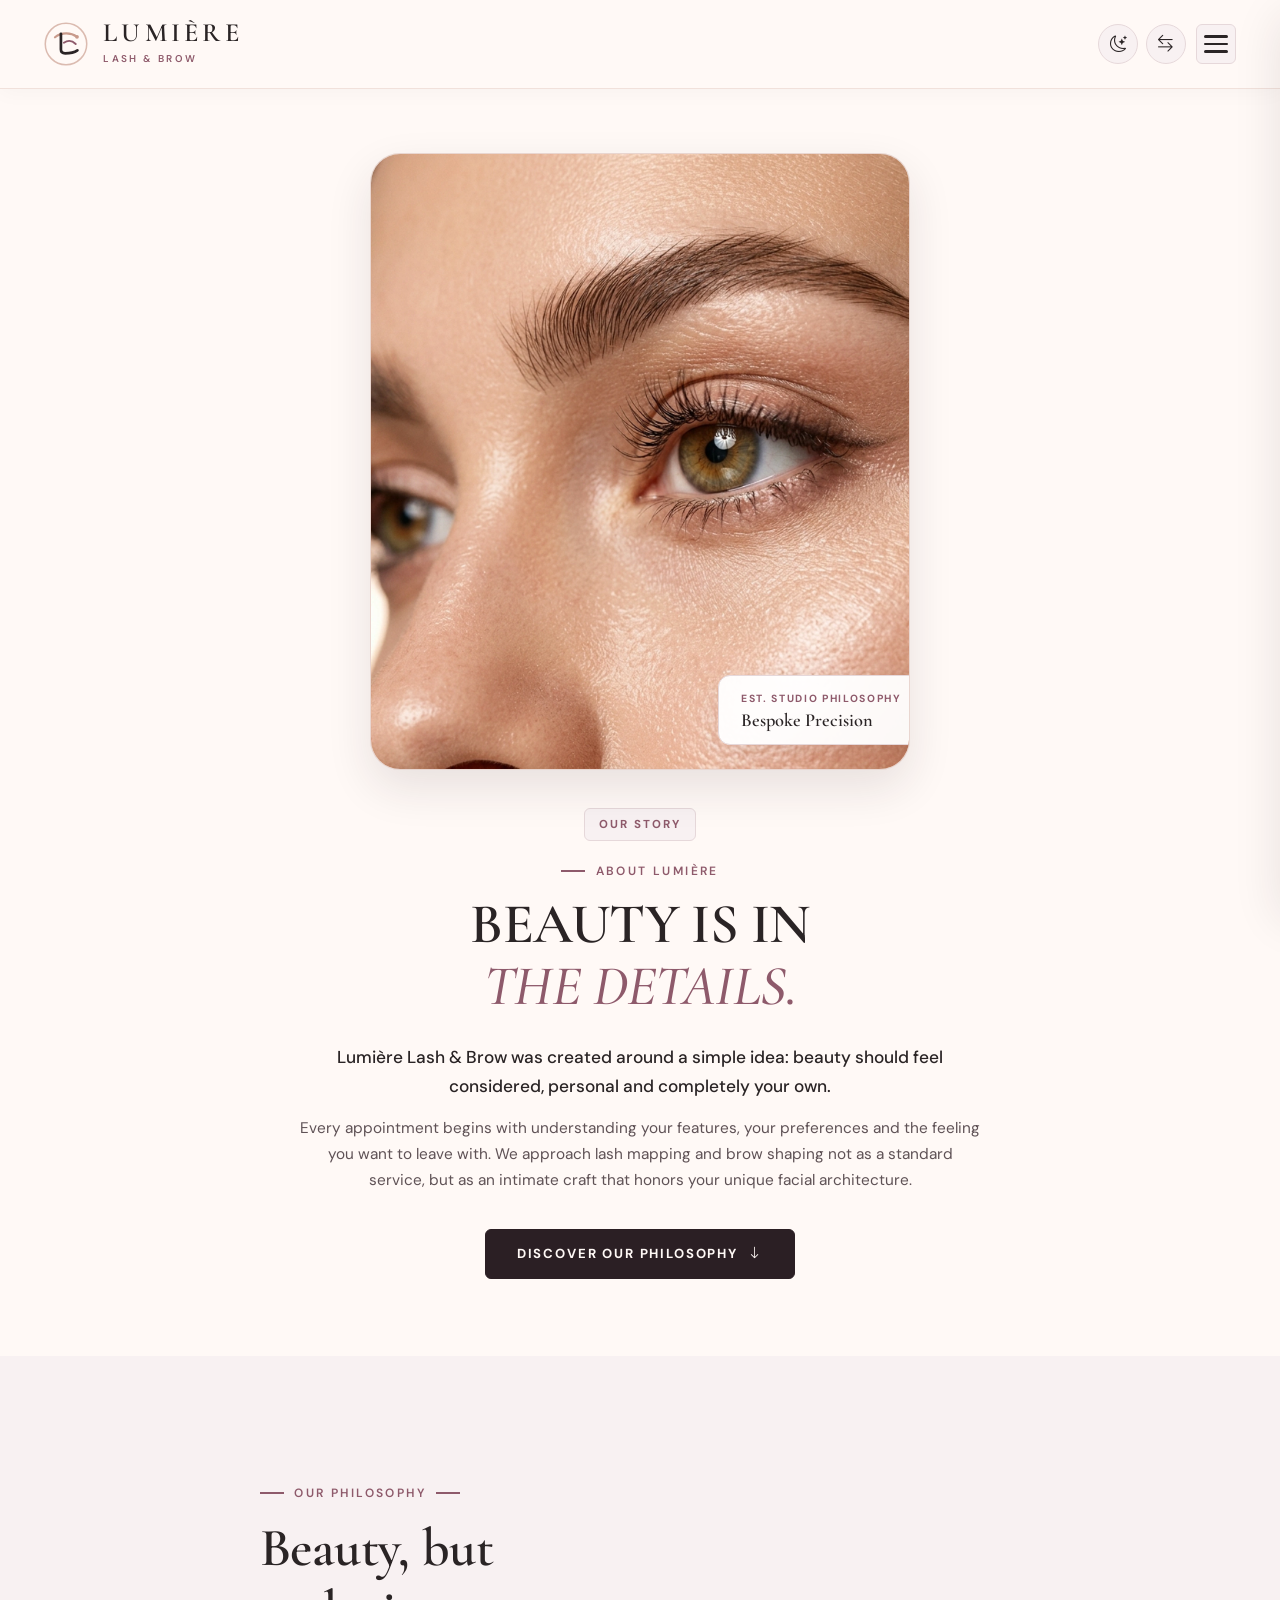
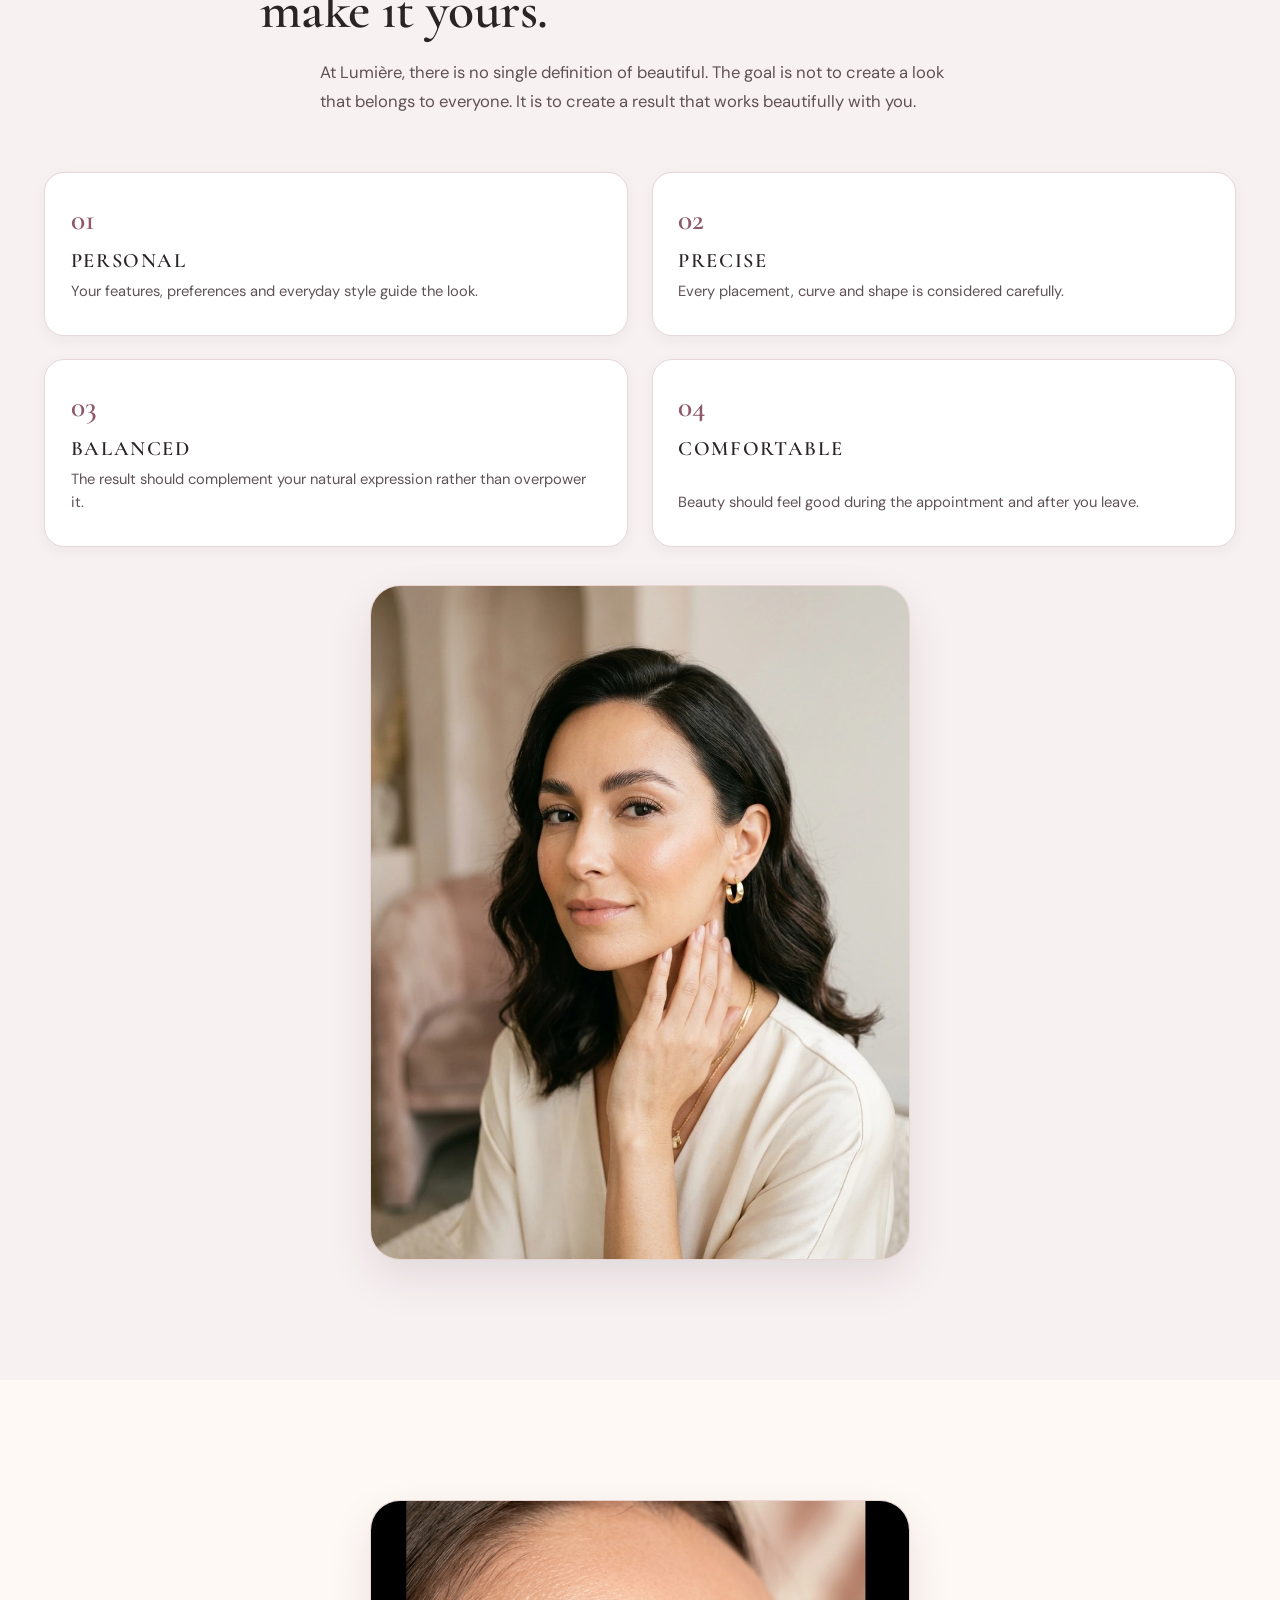
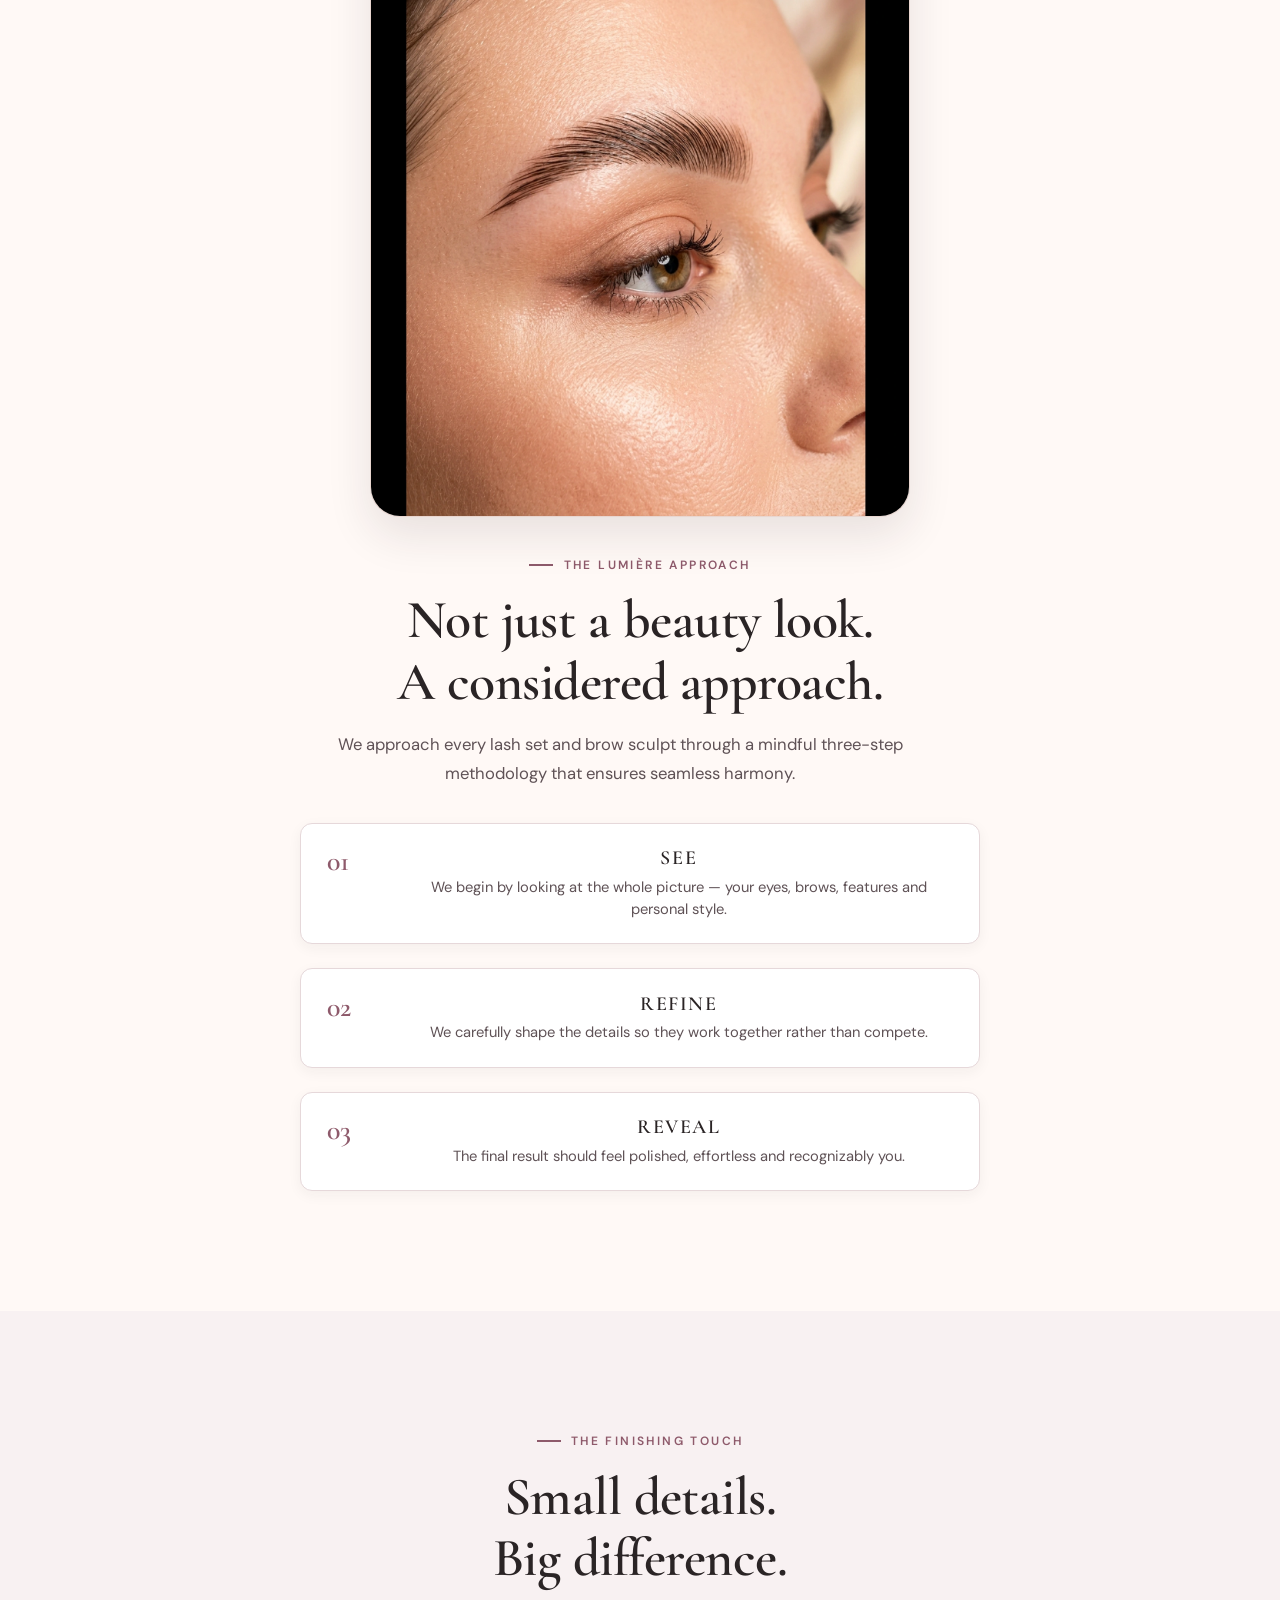
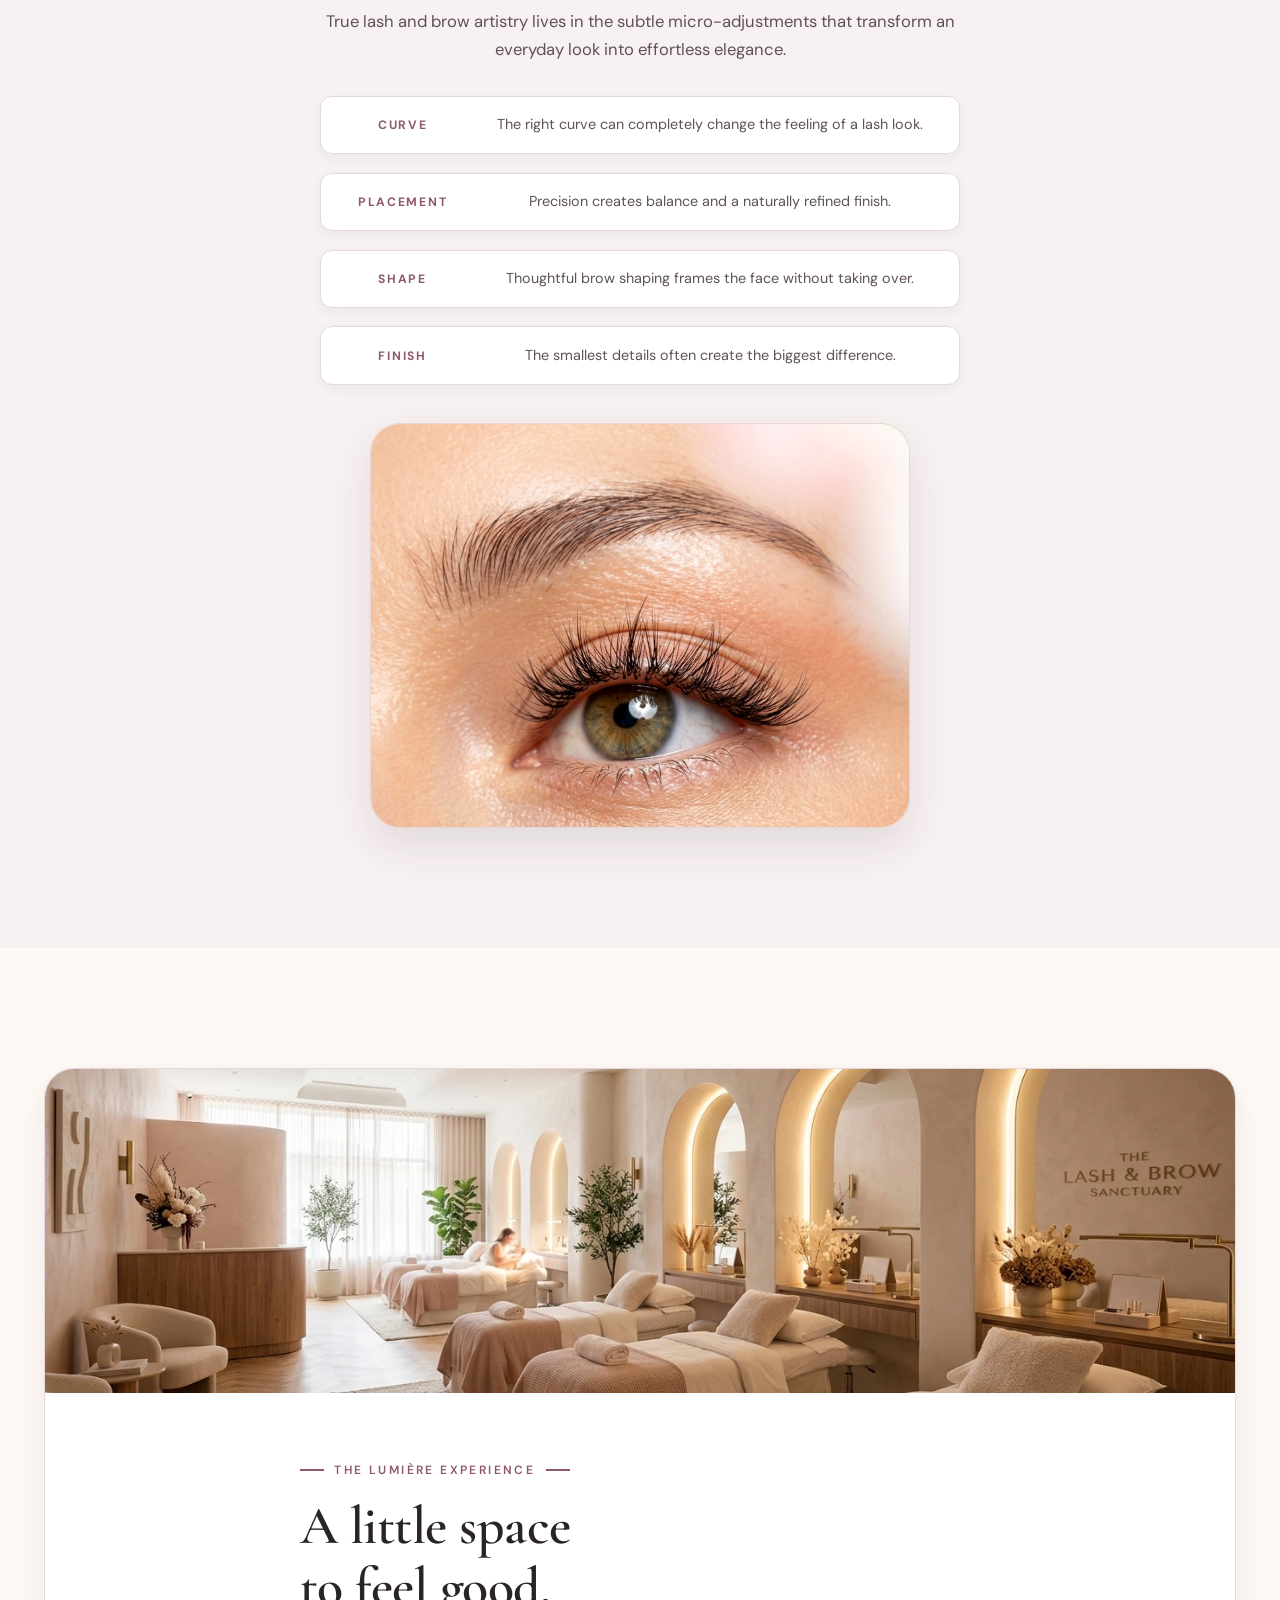
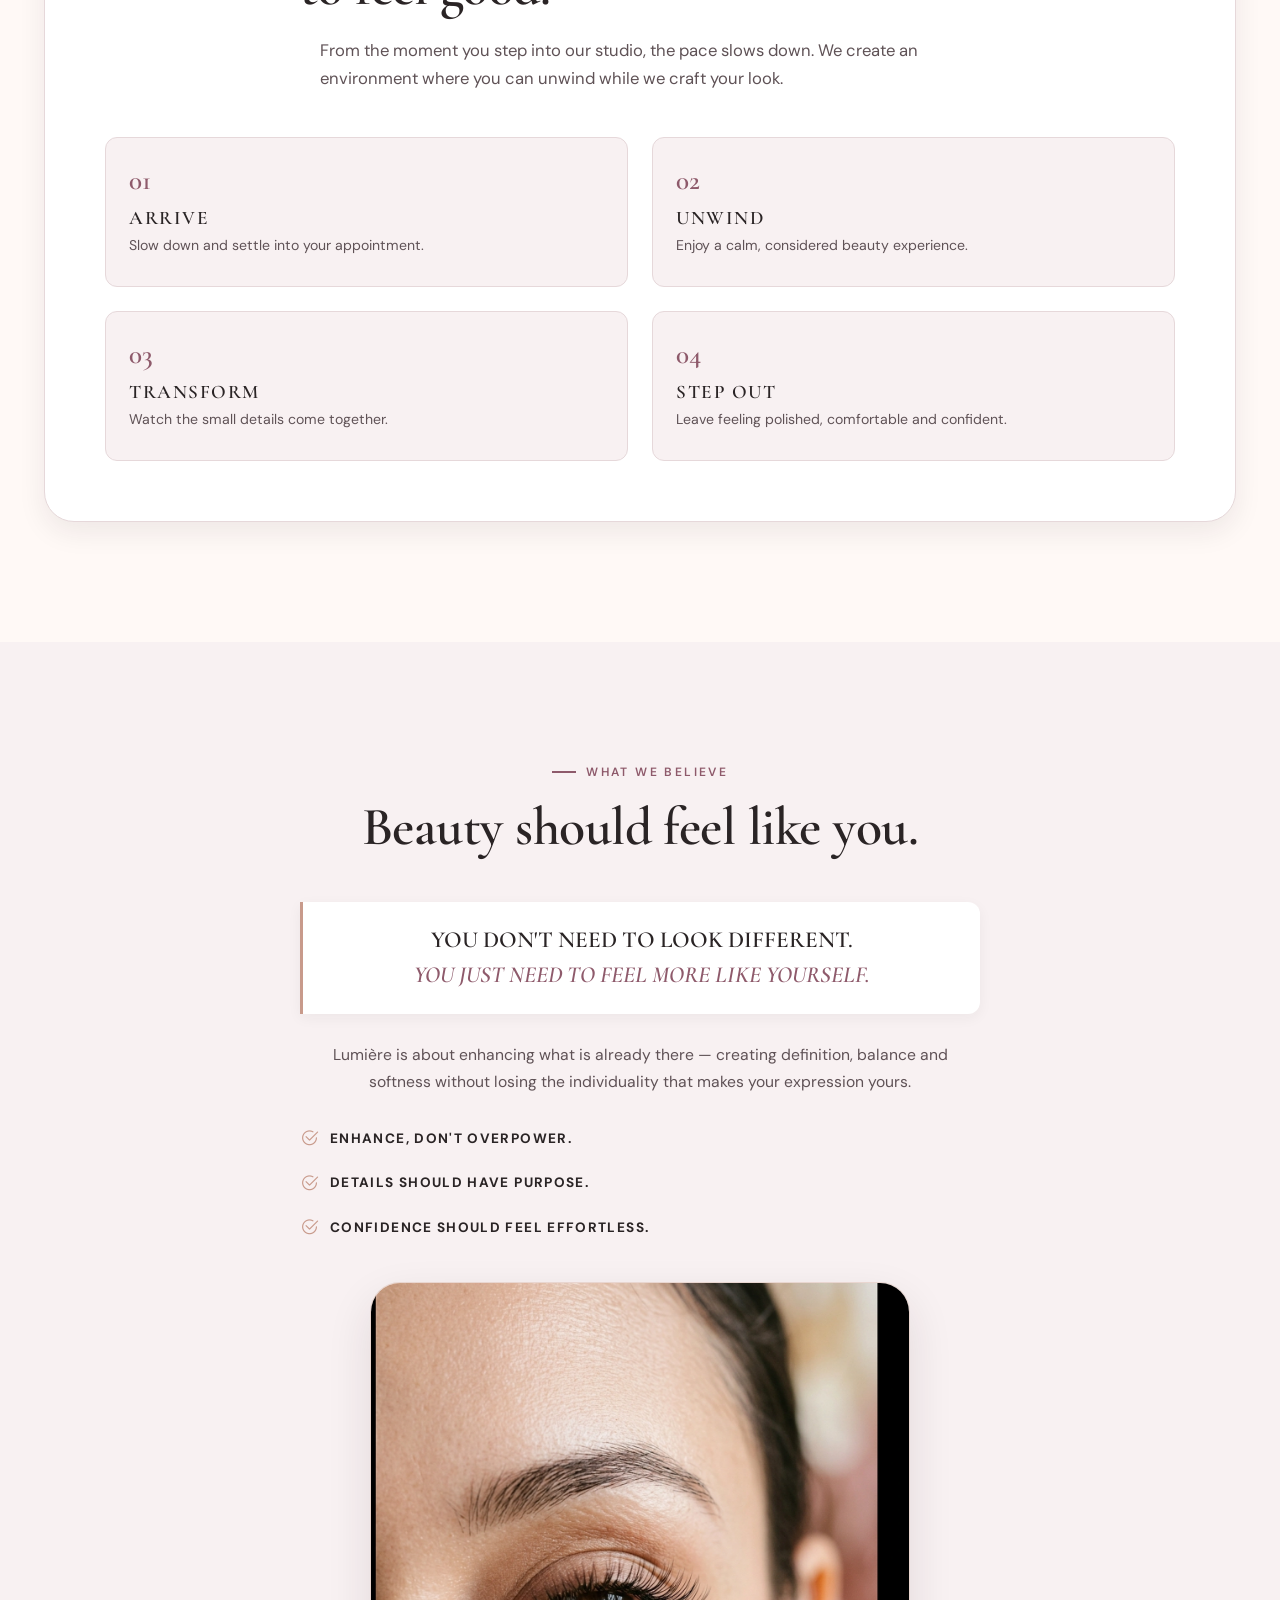
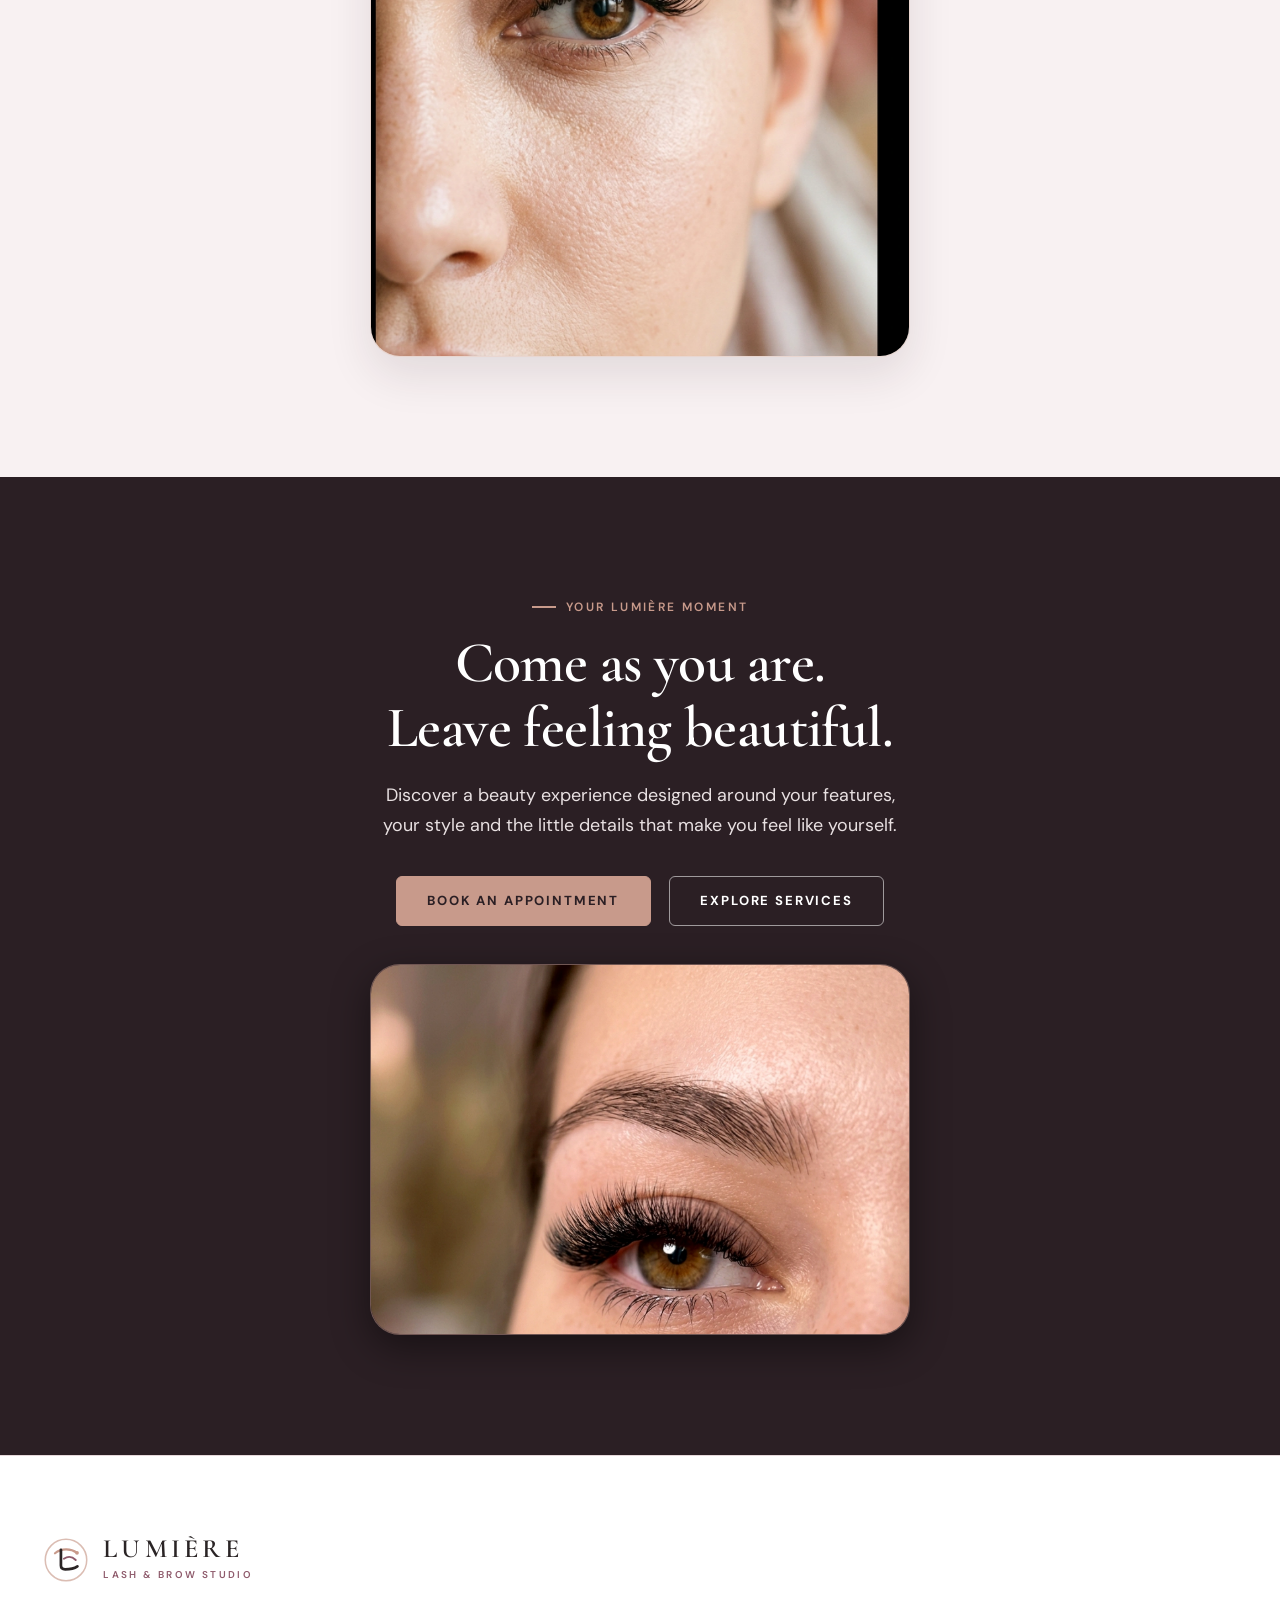
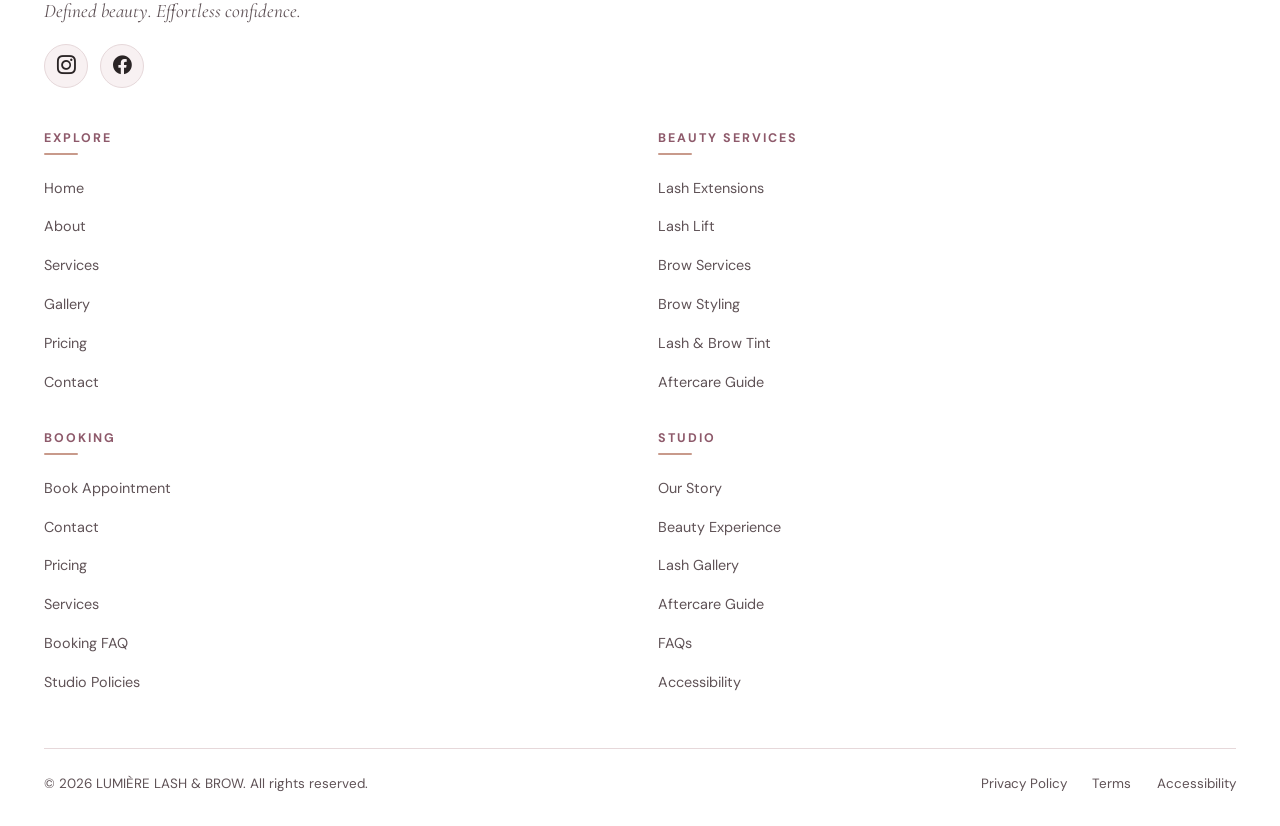
==== about.html @ 2f9fc040 "Initial commit" ====
<!DOCTYPE html>
<html lang="en" dir="ltr" data-theme="light">
<head>
  <meta charset="UTF-8">
  <meta name="viewport" content="width=device-width, initial-scale=1.0">
  <title>About Us — LUMIÈRE Lash &amp; Brow Studio</title>
  <meta name="description" content="The story behind the detail: discover the philosophy, craftsmanship, and personalized beauty approach of LUMIÈRE Lash &amp; Brow.">
  <link rel="icon" type="image/svg+xml" href="assets/images/favicon.svg">

  <!-- Google Fonts: Cormorant Garamond (Editorial Serif) & DM Sans (Clean Modern Sans) -->
  <link rel="preconnect" href="https://fonts.googleapis.com">
  <link rel="preconnect" href="https://fonts.gstatic.com" crossorigin>
  <link href="https://fonts.googleapis.com/css2?family=Cormorant+Garamond:ital,wght@0,500;0,600;0,700;1,500;1,600&family=DM+Sans:ital,wght@0,400;0,500;0,600;0,700;1,400;1,500&display=swap" rel="stylesheet">

  <!-- Bootstrap Icons -->
  <link rel="stylesheet" href="https://cdn.jsdelivr.net/npm/bootstrap-icons@1.11.3/font/bootstrap-icons.min.css">

  <!-- Master Stylesheet -->
  <link rel="stylesheet" href="assets/css/style.css">
</head>
<body class="page-about">

  <!-- ==========================================================================
       GLOBAL NAVBAR (About Page Refined Editorial Treatment)
       ========================================================================== -->
  <header class="site-header header-about" id="siteHeader">
    <div class="container-lumiere">
      <nav class="navbar-lumiere" aria-label="Main Navigation">
        
        <!-- Approved LUMIÈRE Brand Monogram Logo -->
        <a href="index.html" class="navbar-brand-lumiere" aria-label="LUMIÈRE Lash &amp; Brow Homepage">
          <svg class="brand-icon" viewBox="0 0 52 52" fill="none" xmlns="http://www.w3.org/2000/svg" aria-hidden="true">
            <circle cx="26" cy="26" r="24.5" stroke="#C89A8B" stroke-width="1.8" opacity="0.65"/>
            <path d="M13 18C21 11.5 32 12.5 39 17.5" stroke="#C89A8B" stroke-width="2.6" stroke-linecap="round"/>
            <path d="M20 14V32.5C20 35.5 22 37 25 37C29.5 37 35.5 36.2 39.5 33.5" stroke="currentColor" stroke-width="3.2" stroke-linecap="round" stroke-linejoin="round"/>
            <path d="M23.5 24.5C28 21.5 33.5 22 37.5 26" stroke="#8E5A6B" stroke-width="2.2" stroke-linecap="round"/>
            <circle cx="39" cy="17.5" r="2.2" fill="#C89A8B"/>
          </svg>
          <div class="brand-text-wrap">
            <span class="brand-name">LUMIÈRE</span>
            <span class="brand-sub">Lash &amp; Brow</span>
          </div>
        </a>

        <!-- Desktop Navigation Menu (Visible ONLY on Desktop >= 1281px) -->
        <ul class="desktop-nav-menu">
          <!-- Home Dropdown -->
          <li class="dropdown-parent">
            <a href="index.html" class="nav-link-item" aria-haspopup="true" aria-expanded="false">
              HOME <i class="bi bi-chevron-down dropdown-chevron" aria-hidden="true"></i>
            </a>
            <ul class="dropdown-menu-custom" aria-label="Home Pages Submenu">
              <li><a href="index.html" class="dropdown-link">Home 1</a></li>
              <li><a href="home2.html" class="dropdown-link">Home 2</a></li>
            </ul>
          </li>
          <li><a href="about.html" class="nav-link-item active">ABOUT</a></li>
          <li><a href="services.html" class="nav-link-item">SERVICES</a></li>
          <li><a href="gallery.html" class="nav-link-item">GALLERY</a></li>
          <li><a href="pricing.html" class="nav-link-item">PRICING</a></li>
          <li><a href="contact.html" class="nav-link-item">CONTACT</a></li>
        </ul>

        <!-- Desktop Right Actions (Visible ONLY on Desktop >= 1281px) -->
        <div class="navbar-actions">
          <button type="button" class="btn-icon" id="themeToggleDesktop" aria-label="Toggle Dark Mode" title="Toggle Theme">
            <i class="bi bi-moon-stars" aria-hidden="true"></i>
          </button>
          <button type="button" class="btn-icon" id="rtlToggleDesktop" aria-label="Toggle RTL/LTR" title="Toggle Text Direction">
            <i class="bi bi-arrow-left-right" aria-hidden="true"></i>
          </button>
          <a href="contact.html#booking" class="btn-lumiere btn-primary-custom">
            BOOK AN APPOINTMENT
          </a>
        </div>

        <!-- Hamburger Trigger (Visible ONLY on Mobile & Tablet <= 1280px) -->
        <button type="button" class="btn-hamburger" id="btnHamburger" aria-label="Open Navigation Menu" aria-expanded="false" aria-controls="mobileDrawer">
          <span class="hamburger-line"></span>
          <span class="hamburger-line"></span>
          <span class="hamburger-line"></span>
        </button>

      </nav>
    </div>
  </header>

  <!-- ==========================================================================
       MOBILE & TABLET SLIDE-OUT DRAWER MENU (<= 1280px)
       ========================================================================== -->
  <div class="drawer-backdrop" id="drawerBackdrop" tabindex="-1" aria-hidden="true"></div>
  <aside class="mobile-drawer" id="mobileDrawer" role="dialog" aria-modal="true" aria-label="Mobile Navigation Menu">
    
    <div class="drawer-header">
      <a href="index.html" class="navbar-brand-lumiere">
        <svg class="brand-icon" viewBox="0 0 52 52" fill="none" xmlns="http://www.w3.org/2000/svg" aria-hidden="true">
          <circle cx="26" cy="26" r="24.5" stroke="#C89A8B" stroke-width="1.8" opacity="0.65"/>
          <path d="M13 18C21 11.5 32 12.5 39 17.5" stroke="#C89A8B" stroke-width="2.6" stroke-linecap="round"/>
          <path d="M20 14V32.5C20 35.5 22 37 25 37C29.5 37 35.5 36.2 39.5 33.5" stroke="currentColor" stroke-width="3.2" stroke-linecap="round" stroke-linejoin="round"/>
          <path d="M23.5 24.5C28 21.5 33.5 22 37.5 26" stroke="#8E5A6B" stroke-width="2.2" stroke-linecap="round"/>
          <circle cx="39" cy="17.5" r="2.2" fill="#C89A8B"/>
        </svg>
        <div class="brand-text-wrap">
          <span class="brand-name">LUMIÈRE</span>
          <span class="brand-sub">Lash &amp; Brow</span>
        </div>
      </a>
      <button type="button" class="btn-drawer-close" id="btnDrawerClose" aria-label="Close Navigation Menu">
        <i class="bi bi-x-lg" aria-hidden="true"></i>
      </button>
    </div>

    <div class="drawer-body">
      <ul class="drawer-menu">
        <!-- Home Accordion -->
        <li>
          <button type="button" class="drawer-accordion-btn" id="drawerHomeAccordionBtn" aria-expanded="false">
            <span>HOME</span>
            <i class="bi bi-chevron-down" aria-hidden="true"></i>
          </button>
          <ul class="drawer-accordion-content" id="drawerHomeAccordionContent">
            <li><a href="index.html" class="drawer-sublink">Home 1</a></li>
            <li><a href="home2.html" class="drawer-sublink">Home 2</a></li>
          </ul>
        </li>
        <li><a href="about.html" class="drawer-link active">ABOUT</a></li>
        <li><a href="services.html" class="drawer-link">SERVICES</a></li>
        <li><a href="gallery.html" class="drawer-link">GALLERY</a></li>
        <li><a href="pricing.html" class="drawer-link">PRICING</a></li>
        <li><a href="contact.html" class="drawer-link">CONTACT</a></li>
      </ul>

      <div class="drawer-divider"></div>

      <!-- Drawer Controls (Dark mode, RTL, Booking CTA inside drawer) -->
      <div class="drawer-controls">
        <button type="button" class="drawer-toggle-btn" id="themeToggleMobile">
          <span class="toggle-label">Dark Mode</span>
          <i class="bi bi-moon-stars" aria-hidden="true"></i>
        </button>
        <button type="button" class="drawer-toggle-btn" id="rtlToggleMobile">
          <span class="toggle-label">RTL View</span>
          <i class="bi bi-arrow-left-right" aria-hidden="true"></i>
        </button>
        <a href="contact.html#booking" class="btn-lumiere btn-primary-custom drawer-booking-btn">
          BOOK AN APPOINTMENT
        </a>
      </div>
    </div>

  </aside>

  <main id="mainContent">

    <!-- ==========================================================================
         SECTION 1 — THE STORY BEHIND THE DETAIL (Asymmetrical Editorial Introduction)
         ========================================================================== -->
    <section class="about-intro-section" aria-labelledby="aboutIntroTitle">
      <div class="container-lumiere">
        
        <div class="about-intro-grid">
          
          <!-- Left Large Vertical Editorial Portrait Frame -->
          <div class="about-intro-media">
            <div class="about-intro-frame">
              <picture>
                <source srcset="assets/images/about/about-intro.webp" type="image/webp">
                <img src="assets/images/about/about-intro.jpg" 
                     alt="Lumière brand storytelling portrait reflecting natural beauty and thoughtful styling" 
                     class="about-intro-img" 
                     width="1400" 
                     height="1600" 
                     fetchpriority="high" 
                     loading="eager">
              </picture>
              <div class="about-intro-floating-tag">
                <span class="about-tag-label">EST. STUDIO PHILOSOPHY</span>
                <span class="about-tag-val">Bespoke Precision</span>
              </div>
            </div>
          </div>

          <!-- Right Floating Editorial Typography -->
          <div class="about-intro-content">
            <div class="about-chapter-badge">
              <span>OUR STORY</span>
            </div>
            <span class="eyebrow about-eyebrow">ABOUT LUMIÈRE</span>
            <h1 class="about-intro-heading font-serif" id="aboutIntroTitle">
              BEAUTY IS IN<br>
              <span>THE DETAILS.</span>
            </h1>
            <div class="about-intro-text-block">
              <p class="about-intro-lead">
                Lumière Lash &amp; Brow was created around a simple idea: beauty should feel considered, personal and completely your own.
              </p>
              <p class="about-intro-body">
                Every appointment begins with understanding your features, your preferences and the feeling you want to leave with. We approach lash mapping and brow shaping not as a standard service, but as an intimate craft that honors your unique facial architecture.
              </p>
            </div>
            <div class="about-intro-actions">
              <a href="#philosophy" class="btn-lumiere btn-primary-custom">
                DISCOVER OUR PHILOSOPHY <i class="bi bi-arrow-down" aria-hidden="true"></i>
              </a>
            </div>
          </div>

        </div>

      </div>
    </section>

    <!-- ==========================================================================
         SECTION 2 — OUR PHILOSOPHY (Central Statement & 4 Pillars)
         ========================================================================== -->
    <section class="about-philosophy-section section-spacing-lg" id="philosophy" aria-labelledby="philosophyTitle">
      <div class="container-lumiere">
        
        <div class="about-philosophy-header text-center">
          <span class="eyebrow eyebrow-center">OUR PHILOSOPHY</span>
          <h2 class="section-title" id="philosophyTitle">
            Beauty, but<br>
            make it yours.
          </h2>
          <p class="section-lead" style="margin: 0 auto;">
            At Lumière, there is no single definition of beautiful. The goal is not to create a look that belongs to everyone. It is to create a result that works beautifully with you.
          </p>
        </div>

        <div class="about-philosophy-grid">
          
          <!-- 4 Principles Matrix -->
          <div class="about-pillars-grid">
            
            <div class="about-pillar-card">
              <span class="about-pillar-num font-serif">01</span>
              <h3 class="about-pillar-title">PERSONAL</h3>
              <p class="about-pillar-desc">Your features, preferences and everyday style guide the look.</p>
            </div>

            <div class="about-pillar-card">
              <span class="about-pillar-num font-serif">02</span>
              <h3 class="about-pillar-title">PRECISE</h3>
              <p class="about-pillar-desc">Every placement, curve and shape is considered carefully.</p>
            </div>

            <div class="about-pillar-card">
              <span class="about-pillar-num font-serif">03</span>
              <h3 class="about-pillar-title">BALANCED</h3>
              <p class="about-pillar-desc">The result should complement your natural expression rather than overpower it.</p>
            </div>

            <div class="about-pillar-card">
              <span class="about-pillar-num font-serif">04</span>
              <h3 class="about-pillar-title">COMFORTABLE</h3>
              <p class="about-pillar-desc">Beauty should feel good during the appointment and after you leave.</p>
            </div>

          </div>

          <!-- Editorial Philosophy Image -->
          <div class="about-philosophy-media">
            <div class="about-philosophy-frame">
              <picture>
                <source srcset="assets/images/about/about-philosophy.webp" type="image/webp">
                <img src="assets/images/about/about-philosophy.jpg" 
                     alt="Thoughtful consultation and personalized beauty atmosphere at Lumière" 
                     loading="lazy" 
                     width="1400" 
                     height="1600">
              </picture>
            </div>
          </div>

        </div>

      </div>
    </section>

    <!-- ==========================================================================
         SECTION 3 — THE LUMIÈRE APPROACH (3-Principle Storytelling)
         ========================================================================== -->
    <section class="about-approach-section section-spacing-lg" aria-labelledby="approachTitle">
      <div class="container-lumiere">
        
        <div class="about-approach-grid">
          
          <!-- Large Editorial Image on Left -->
          <div class="about-approach-media">
            <div class="about-approach-frame">
              <picture>
                <source srcset="assets/images/about/about-approach.webp" type="image/webp">
                <img src="assets/images/about/about-approach.jpg" 
                     alt="Lumière artist precisely evaluating lash mapping and brow structure" 
                     loading="lazy" 
                     width="1400" 
                     height="1600">
              </picture>
            </div>
          </div>

          <!-- 3 Vertically Stacked Principles on Right -->
          <div class="about-approach-content">
            <span class="eyebrow">THE LUMIÈRE APPROACH</span>
            <h2 class="section-title" id="approachTitle">
              Not just a beauty look.<br>
              A considered approach.
            </h2>
            <p class="section-lead">
              We approach every lash set and brow sculpt through a mindful three-step methodology that ensures seamless harmony.
            </p>

            <div class="about-steps-stack">
              
              <div class="about-step-item">
                <div class="about-step-marker">
                  <span class="about-step-num font-serif">01</span>
                </div>
                <div class="about-step-body">
                  <h3 class="about-step-title">SEE</h3>
                  <p class="about-step-desc">We begin by looking at the whole picture — your eyes, brows, features and personal style.</p>
                </div>
              </div>

              <div class="about-step-item">
                <div class="about-step-marker">
                  <span class="about-step-num font-serif">02</span>
                </div>
                <div class="about-step-body">
                  <h3 class="about-step-title">REFINE</h3>
                  <p class="about-step-desc">We carefully shape the details so they work together rather than compete.</p>
                </div>
              </div>

              <div class="about-step-item">
                <div class="about-step-marker">
                  <span class="about-step-num font-serif">03</span>
                </div>
                <div class="about-step-body">
                  <h3 class="about-step-title">REVEAL</h3>
                  <p class="about-step-desc">The final result should feel polished, effortless and recognizably you.</p>
                </div>
              </div>

            </div>
          </div>

        </div>

      </div>
    </section>

    <!-- ==========================================================================
         SECTION 4 — THE CRAFT OF DETAIL (Macro Craftsmanship Editorial)
         ========================================================================== -->
    <section class="about-craft-section section-spacing-lg" aria-labelledby="craftTitle">
      <div class="container-lumiere">
        
        <div class="about-craft-grid">
          
          <!-- Editorial Narrative on Left -->
          <div class="about-craft-content">
            <span class="eyebrow">THE FINISHING TOUCH</span>
            <h2 class="section-title" id="craftTitle">
              Small details.<br>
              Big difference.
            </h2>
            <p class="section-lead">
              True lash and brow artistry lives in the subtle micro-adjustments that transform an everyday look into effortless elegance.
            </p>

            <div class="about-craft-facets">
              
              <div class="about-facet-row">
                <span class="about-facet-tag">CURVE</span>
                <p class="about-facet-text">The right curve can completely change the feeling of a lash look.</p>
              </div>

              <div class="about-facet-row">
                <span class="about-facet-tag">PLACEMENT</span>
                <p class="about-facet-text">Precision creates balance and a naturally refined finish.</p>
              </div>

              <div class="about-facet-row">
                <span class="about-facet-tag">SHAPE</span>
                <p class="about-facet-text">Thoughtful brow shaping frames the face without taking over.</p>
              </div>

              <div class="about-facet-row">
                <span class="about-facet-tag">FINISH</span>
                <p class="about-facet-text">The smallest details often create the biggest difference.</p>
              </div>

            </div>
          </div>

          <!-- Large Macro Beauty Feature Image (~60% Width) -->
          <div class="about-craft-media">
            <div class="about-craft-frame">
              <picture>
                <source srcset="assets/images/about/about-craft.webp" type="image/webp">
                <img src="assets/images/about/about-craft.jpg" 
                     alt="Macro close-up showing fine lash isolation and crisp brow strokes" 
                     loading="lazy" 
                     width="1600" 
                     height="1200">
              </picture>
            </div>
          </div>

        </div>

      </div>
    </section>

    <!-- ==========================================================================
         SECTION 5 — THE LUMIÈRE EXPERIENCE (Panoramic Studio Atmosphere)
         ========================================================================== -->
    <div id="experience"></div>
    <div id="accessibility"></div>
    <section class="about-experience-section section-spacing-lg" aria-labelledby="expTitle">
      <div class="container-lumiere">
        
        <div class="about-exp-card">
          
          <!-- Panoramic Studio Atmosphere Frame -->
          <div class="about-exp-media-wrap">
            <picture>
              <source srcset="assets/images/about/about-experience.webp" type="image/webp">
              <img src="assets/images/about/about-experience.jpg" 
                   alt="Lumière serene beauty sanctuary designed for relaxation and comfort" 
                   loading="lazy" 
                   width="1920" 
                   height="1080">
            </picture>
          </div>

          <!-- Experience Content & 4 Rhythms -->
          <div class="about-exp-content-block">
            <div class="text-center" style="max-width: 680px; margin: 0 auto clamp(28px, 4vw, 44px);">
              <span class="eyebrow eyebrow-center">THE LUMIÈRE EXPERIENCE</span>
              <h2 class="section-title" id="expTitle">
                A little space<br>
                to feel good.
              </h2>
              <p class="section-lead" style="margin: 0 auto;">
                From the moment you step into our studio, the pace slows down. We create an environment where you can unwind while we craft your look.
              </p>
            </div>

            <!-- 4 Experience Quadrants -->
            <div class="about-exp-quadrants">
              
              <div class="about-quad-item">
                <span class="about-quad-num font-serif">01</span>
                <h3 class="about-quad-title">ARRIVE</h3>
                <p class="about-quad-text">Slow down and settle into your appointment.</p>
              </div>

              <div class="about-quad-item">
                <span class="about-quad-num font-serif">02</span>
                <h3 class="about-quad-title">UNWIND</h3>
                <p class="about-quad-text">Enjoy a calm, considered beauty experience.</p>
              </div>

              <div class="about-quad-item">
                <span class="about-quad-num font-serif">03</span>
                <h3 class="about-quad-title">TRANSFORM</h3>
                <p class="about-quad-text">Watch the small details come together.</p>
              </div>

              <div class="about-quad-item">
                <span class="about-quad-num font-serif">04</span>
                <h3 class="about-quad-title">STEP OUT</h3>
                <p class="about-quad-text">Leave feeling polished, comfortable and confident.</p>
              </div>

            </div>
          </div>

        </div>

      </div>
    </section>

    <!-- ==========================================================================
         SECTION 6 — WHAT WE BELIEVE (Manifesto & Core Philosophy)
         ========================================================================== -->
    <section class="about-belief-section section-spacing-lg" aria-labelledby="beliefTitle">
      <div class="container-lumiere">
        
        <div class="about-belief-grid">
          
          <!-- Manifesto Typography on Left -->
          <div class="about-belief-content">
            <span class="eyebrow">WHAT WE BELIEVE</span>
            <h2 class="section-title" id="beliefTitle">
              Beauty should feel like you.
            </h2>
            
            <!-- Core Manifesto Callout -->
            <div class="about-manifesto-callout font-serif">
              <p class="manifesto-line-1">YOU DON'T NEED TO LOOK DIFFERENT.</p>
              <p class="manifesto-line-2">YOU JUST NEED TO FEEL MORE LIKE YOURSELF.</p>
            </div>

            <p class="about-belief-desc">
              Lumière is about enhancing what is already there — creating definition, balance and softness without losing the individuality that makes your expression yours.
            </p>

            <div class="about-belief-tenets">
              <div class="about-tenet-item">
                <i class="bi bi-check2-circle tenet-icon" aria-hidden="true"></i>
                <span class="tenet-text">ENHANCE, DON'T OVERPOWER.</span>
              </div>
              <div class="about-tenet-item">
                <i class="bi bi-check2-circle tenet-icon" aria-hidden="true"></i>
                <span class="tenet-text">DETAILS SHOULD HAVE PURPOSE.</span>
              </div>
              <div class="about-tenet-item">
                <i class="bi bi-check2-circle tenet-icon" aria-hidden="true"></i>
                <span class="tenet-text">CONFIDENCE SHOULD FEEL EFFORTLESS.</span>
              </div>
            </div>
          </div>

          <!-- Editorial Portrait Image on Right -->
          <div class="about-belief-media">
            <div class="about-belief-frame">
              <picture>
                <source srcset="assets/images/about/about-belief.webp" type="image/webp">
                <img src="assets/images/about/about-belief.jpg" 
                     alt="Natural beauty and confident expression nurtured at Lumière studio" 
                     loading="lazy" 
                     width="1400" 
                     height="1600">
              </picture>
            </div>
          </div>

        </div>

      </div>
    </section>

    <!-- ==========================================================================
         SECTION 7 — MEET YOUR NEXT MOMENT (Closing Editorial Invitation)
         ========================================================================== -->
    <section class="about-closing-section section-spacing-lg" aria-labelledby="closingInviteTitle">
      <div class="container-lumiere">
        
        <div class="about-closing-grid">
          
          <!-- Content Left -->
          <div class="about-closing-content">
            <span class="eyebrow closing-eyebrow">YOUR LUMIÈRE MOMENT</span>
            <h2 class="closing-title font-serif" id="closingInviteTitle">
              Come as you are.<br>
              Leave feeling beautiful.
            </h2>
            <p class="closing-text">
              Discover a beauty experience designed around your features, your style and the little details that make you feel like yourself.
            </p>
            <div class="closing-buttons">
              <a href="contact.html#booking" class="btn-lumiere btn-gold">
                BOOK AN APPOINTMENT
              </a>
              <a href="services.html" class="btn-lumiere btn-closing-outline">
                EXPLORE SERVICES
              </a>
            </div>
          </div>

          <!-- Image Right -->
          <div class="about-closing-media">
            <div class="about-closing-frame">
              <picture>
                <source srcset="assets/images/about/about-closing.webp" type="image/webp">
                <img src="assets/images/about/about-closing.jpg" 
                     alt="Lumière final campaign invitation gaze in warm atmospheric lighting" 
                     loading="lazy" 
                     width="1600" 
                     height="1100">
              </picture>
            </div>
          </div>

        </div>

      </div>
    </section>

  </main>

  <!-- ==========================================================================
       GLOBAL FOOTER (Exact Same 4-Column Balanced Footer as Index)
       ========================================================================== -->
  <footer class="site-footer" role="contentinfo">
    <div class="container-lumiere">
      
      <div class="footer-top-grid">
        
        <!-- Brand Info Column -->
        <div class="footer-brand-wrap">
          <a href="index.html" class="navbar-brand-lumiere" aria-label="LUMIÈRE Lash &amp; Brow Homepage">
            <svg class="brand-icon" viewBox="0 0 52 52" fill="none" xmlns="http://www.w3.org/2000/svg" aria-hidden="true">
              <circle cx="26" cy="26" r="24.5" stroke="#C89A8B" stroke-width="1.8" opacity="0.65"/>
              <path d="M13 18C21 11.5 32 12.5 39 17.5" stroke="#C89A8B" stroke-width="2.6" stroke-linecap="round"/>
              <path d="M20 14V32.5C20 35.5 22 37 25 37C29.5 37 35.5 36.2 39.5 33.5" stroke="currentColor" stroke-width="3.2" stroke-linecap="round" stroke-linejoin="round"/>
              <path d="M23.5 24.5C28 21.5 33.5 22 37.5 26" stroke="#8E5A6B" stroke-width="2.2" stroke-linecap="round"/>
              <circle cx="39" cy="17.5" r="2.2" fill="#C89A8B"/>
            </svg>
            <div class="brand-text-wrap">
              <span class="brand-name">LUMIÈRE</span>
              <span class="brand-sub">Lash &amp; Brow Studio</span>
            </div>
          </a>
          <p class="footer-tagline">
            Defined beauty. Effortless confidence.
          </p>
          
          <!-- Social Icons Immediately Below Tagline -->
          <div class="footer-social-links">
            <a href="https://instagram.com" class="footer-social-icon" aria-label="Follow LUMIÈRE on Instagram" target="_blank" rel="noopener noreferrer">
              <i class="bi bi-instagram" aria-hidden="true"></i>
            </a>
            <a href="https://facebook.com" class="footer-social-icon" aria-label="Follow LUMIÈRE on Facebook" target="_blank" rel="noopener noreferrer">
              <i class="bi bi-facebook" aria-hidden="true"></i>
            </a>
          </div>
        </div>

        <!-- Col 1: EXPLORE (6 items) -->
        <div class="footer-col">
          <h4 class="footer-col-title">EXPLORE</h4>
          <ul class="footer-nav-list">
            <li><a href="index.html" class="footer-link">Home</a></li>
            <li><a href="about.html" class="footer-link">About</a></li>
            <li><a href="services.html" class="footer-link">Services</a></li>
            <li><a href="gallery.html" class="footer-link">Gallery</a></li>
            <li><a href="pricing.html" class="footer-link">Pricing</a></li>
            <li><a href="contact.html" class="footer-link">Contact</a></li>
          </ul>
        </div>

        <!-- Col 2: BEAUTY SERVICES (6 items) -->
        <div class="footer-col">
          <h4 class="footer-col-title">BEAUTY SERVICES</h4>
          <ul class="footer-nav-list">
            <li><a href="services.html" class="footer-link">Lash Extensions</a></li>
            <li><a href="services.html" class="footer-link">Lash Lift</a></li>
            <li><a href="services.html" class="footer-link">Brow Services</a></li>
            <li><a href="services.html" class="footer-link">Brow Styling</a></li>
            <li><a href="services.html" class="footer-link">Lash &amp; Brow Tint</a></li>
            <li><a href="services.html#aftercare" class="footer-link">Aftercare Guide</a></li>
          </ul>
        </div>

        <!-- Col 3: BOOKING (6 items) -->
        <div class="footer-col">
          <h4 class="footer-col-title">BOOKING</h4>
          <ul class="footer-nav-list">
            <li><a href="contact.html#booking" class="footer-link">Book Appointment</a></li>
            <li><a href="contact.html" class="footer-link">Contact</a></li>
            <li><a href="pricing.html" class="footer-link">Pricing</a></li>
            <li><a href="services.html" class="footer-link">Services</a></li>
            <li><a href="pricing.html#faq" class="footer-link">Booking FAQ</a></li>
            <li><a href="pricing.html#policies" class="footer-link">Studio Policies</a></li>
          </ul>
        </div>

        <!-- Col 4: STUDIO (6 items) -->
        <div class="footer-col">
          <h4 class="footer-col-title">STUDIO</h4>
          <ul class="footer-nav-list">
            <li><a href="about.html" class="footer-link">Our Story</a></li>
            <li><a href="about.html#experience" class="footer-link">Beauty Experience</a></li>
            <li><a href="gallery.html" class="footer-link">Lash Gallery</a></li>
            <li><a href="services.html#aftercare" class="footer-link">Aftercare Guide</a></li>
            <li><a href="contact.html#faq" class="footer-link">FAQs</a></li>
            <li><a href="about.html#accessibility" class="footer-link">Accessibility</a></li>
          </ul>
        </div>

      </div>

      <!-- Footer Bottom Bar -->
      <div class="footer-bottom-bar">
        <div>
          &copy; 2026 LUMIÈRE LASH &amp; BROW. All rights reserved.
        </div>
        <div class="footer-legal-links">
          <a href="privacy.html" class="footer-legal-link">Privacy Policy</a>
          <a href="terms.html" class="footer-legal-link">Terms</a>
          <a href="accessibility.html" class="footer-legal-link">Accessibility</a>
        </div>
      </div>

    </div>
  </footer>

  <!-- Master JavaScript -->
  <script src="assets/js/main.js"></script>
</body>
</html>
---- assets/css/style.css ----
/* ==========================================================================
   LUMIÈRE LASH & BROW - MASTER STYLESHEET
   Brand: LUMIÈRE LASH & BROW
   Typography: Cormorant Garamond (Editorial Serif) + DM Sans (Clean Modern Body)
   ========================================================================== */

/* --------------------------------------------------------------------------
   1. CSS CUSTOM PROPERTIES / DESIGN TOKENS
   -------------------------------------------------------------------------- */
:root {
  /* Brand Palette */
  --color-primary: #2B1F24;          /* Deep Espresso Plum */
  --color-primary-rgb: 43, 31, 36;
  --color-espresso: #2B1F24;         /* Rich Deep Espresso */
  --color-dusty-rose: #8E5A6B;       /* Dusty Rose Accent */
  --color-dusty-rose-rgb: 142, 90, 107;
  --color-rose-gold: #C89A8B;        /* Soft Rose Gold Highlight */
  --color-rose-gold-rgb: 200, 154, 139;
  --color-blush-ivory: #F8F1F2;      /* Blush Ivory */
  --color-warm-cream: #FFF9F6;       /* Warm Cream */
  --color-white: #FFFFFF;
  
  /* Semantic Tokens (Light Mode Default) */
  --bg-body: #FFF9F6;
  --bg-surface: #FFFFFF;
  --bg-surface-elevated: #F8F1F2;
  --bg-surface-subtle: #FAF3F2;
  --bg-card: #FFFFFF;
  --bg-dark-section: #2B1F24;
  
  --text-main: #2A2425;
  --text-muted: #5F5256;             /* Strong WCAG-compliant contrast */
  --text-light: #F8F1F2;
  --text-inverse: #FFFFFF;
  
  --border-subtle: #E6D8DA;
  --border-focus: #C89A8B;
  --border-strong: #8E5A6B;
  
  --shadow-sm: 0 4px 14px rgba(43, 31, 36, 0.05);
  --shadow-md: 0 10px 28px rgba(43, 31, 36, 0.08);
  --shadow-lg: 0 18px 45px rgba(43, 31, 36, 0.11);
  --shadow-glow: 0 0 32px rgba(200, 154, 139, 0.28);
  
  /* Typography */
  --font-heading: 'Cormorant Garamond', 'Playfair Display', Georgia, serif;
  --font-body: 'DM Sans', 'Plus Jakarta Sans', -apple-system, BlinkMacSystemFont, 'Segoe UI', Roboto, sans-serif;
  
  /* Layout & Spacing */
  --container-max: 1280px;
  --nav-height: 88px;
  --radius-sm: 6px;
  --radius-md: 12px;
  --radius-lg: 20px;
  --radius-xl: 30px;
  --radius-full: 9999px;
  
  /* Transitions */
  --transition-fast: 0.2s cubic-bezier(0.16, 1, 0.3, 1);
  --transition-smooth: 0.35s cubic-bezier(0.16, 1, 0.3, 1);
  --transition-slow: 0.6s cubic-bezier(0.16, 1, 0.3, 1);
}

/* Dark Mode Theme Overrides */
[data-theme="dark"] {
  --bg-body: #1C1318;
  --bg-surface: #261B21;
  --bg-surface-elevated: #31232B;
  --bg-surface-subtle: #2C1E26;
  --bg-card: #261B21;
  --bg-dark-section: #140D11;
  --color-espresso: #140D11;
  
  --text-main: #F8EFF2;
  --text-muted: #D0C2C6;             /* Crisp readable contrast on dark */
  --text-light: #FFFFFF;
  --text-inverse: #1C1318;
  
  --border-subtle: #45303C;
  --border-focus: #D8A99B;
  --border-strong: #A86D80;
  
  --shadow-sm: 0 4px 14px rgba(0, 0, 0, 0.35);
  --shadow-md: 0 10px 30px rgba(0, 0, 0, 0.45);
  --shadow-lg: 0 18px 45px rgba(0, 0, 0, 0.55);
  --shadow-glow: 0 0 32px rgba(200, 154, 139, 0.2);
}

/* --------------------------------------------------------------------------
   2. GLOBAL RESETS & BASE STYLES
   -------------------------------------------------------------------------- */
*, *::before, *::after {
  box-sizing: border-box;
  margin: 0;
  padding: 0;
}

html {
  font-size: 16px;
  scroll-behavior: smooth;
  -webkit-text-size-adjust: 100%;
}

body {
  font-family: var(--font-body);
  font-weight: 400;
  font-size: clamp(1rem, 1.05vw, 1.125rem); /* 16-18px desktop */
  line-height: 1.68;
  color: var(--text-main);
  background-color: var(--bg-body);
  transition: background-color var(--transition-smooth), color var(--transition-smooth);
  overflow-x: hidden;
  text-rendering: optimizeLegibility;
  -webkit-font-smoothing: antialiased;
}

@media (max-width: 768px) {
  body {
    font-size: 1rem;
  }
}

body.drawer-open {
  overflow: hidden;
  touch-action: none;
}

img {
  max-width: 100%;
  height: auto;
  display: block;
  object-fit: cover;
}

a {
  color: inherit;
  text-decoration: none;
  transition: color var(--transition-fast), opacity var(--transition-fast);
}

button {
  font-family: inherit;
  cursor: pointer;
  border: none;
  background: none;
  outline: none;
}

button:focus-visible, a:focus-visible {
  outline: 2px solid var(--color-rose-gold);
  outline-offset: 3px;
}

/* --------------------------------------------------------------------------
   3. TYPOGRAPHY SYSTEM
   -------------------------------------------------------------------------- */
h1, h2, h3, h4, h5, h6 {
  font-family: var(--font-heading);
  font-weight: 600;
  line-height: 1.15;
  color: var(--text-main);
  letter-spacing: -0.01em;
}

.font-serif {
  font-family: var(--font-heading);
}

.eyebrow {
  display: inline-flex;
  align-items: center;
  gap: 0.65rem;
  font-family: var(--font-body);
  font-size: 0.75rem;
  font-weight: 600;
  letter-spacing: 0.2em;
  text-transform: uppercase;
  color: var(--color-dusty-rose);
  margin-bottom: 0.9rem;
}

[data-theme="dark"] .eyebrow {
  color: var(--color-rose-gold);
}

.eyebrow::before {
  content: '';
  display: inline-block;
  width: 24px;
  height: 1.5px;
  background: currentColor;
}

.eyebrow-center {
  justify-content: center;
}

.eyebrow-center::after {
  content: '';
  display: inline-block;
  width: 24px;
  height: 1.5px;
  background: currentColor;
}

.section-title {
  font-size: clamp(2.3rem, 4.2vw, 3.5rem);
  font-weight: 600;
  line-height: 1.14;
  margin-bottom: 1.15rem;
  letter-spacing: -0.01em;
}

.section-lead {
  font-size: clamp(1.02rem, 1.3vw, 1.18rem);
  font-weight: 400;
  color: var(--text-muted);
  max-width: 640px;
  line-height: 1.72;
}

.section-eyebrow {
  display: inline-flex;
  align-items: center;
  gap: 0.75rem;
  font-family: var(--font-body);
  font-size: 0.76rem;
  font-weight: 700;
  letter-spacing: 0.18em;
  text-transform: uppercase;
  color: var(--color-dusty-rose);
  margin-bottom: 0.9rem;
}

[data-theme="dark"] .section-eyebrow {
  color: var(--color-rose-gold);
}

.eyebrow-line {
  display: inline-block;
  width: 24px;
  height: 1.5px;
  background: currentColor;
  flex-shrink: 0;
}

.section-header-center {
  text-align: center;
  max-width: 780px;
  margin-left: auto;
  margin-right: auto;
  margin-bottom: clamp(2.5rem, 4vw, 3.5rem);
  display: flex;
  flex-direction: column;
  align-items: center;
}

.section-header-center .section-eyebrow {
  justify-content: center;
}

.section-heading-lumiere {
  font-family: var(--font-heading);
  font-size: clamp(2.2rem, 3.8vw, 3.2rem);
  font-weight: 600;
  line-height: 1.15;
  color: var(--color-primary);
  margin-bottom: 1.1rem;
  letter-spacing: -0.01em;
  text-align: inherit;
}

[data-theme="dark"] .section-heading-lumiere {
  color: var(--text-main);
}

.section-subtext-lumiere {
  font-size: clamp(1rem, 1.25vw, 1.15rem);
  line-height: 1.7;
  color: var(--text-muted);
  max-width: 640px;
  margin-left: auto;
  margin-right: auto;
  margin-bottom: 0;
  text-align: inherit;
}

/* --------------------------------------------------------------------------
   4. BUTTONS & INTERACTIVE ELEMENTS
   -------------------------------------------------------------------------- */
.btn-lumiere {
  display: inline-flex;
  align-items: center;
  justify-content: center;
  gap: 0.65rem;
  min-height: 48px;
  min-width: 44px;
  padding: 0.82rem 1.9rem;
  font-family: var(--font-body);
  font-size: 0.82rem;
  font-weight: 700;
  letter-spacing: 0.14em;
  text-transform: uppercase;
  border-radius: var(--radius-sm);
  transition: all var(--transition-smooth);
  position: relative;
  overflow: hidden;
  text-align: center;
}

.btn-primary-custom {
  background-color: var(--color-primary);
  color: var(--color-warm-cream);
  border: 1.5px solid var(--color-primary);
}

[data-theme="dark"] .btn-primary-custom {
  background-color: var(--color-rose-gold);
  color: #1C1318;
  border-color: var(--color-rose-gold);
}

.btn-primary-custom:hover {
  background-color: var(--color-dusty-rose);
  border-color: var(--color-dusty-rose);
  color: #FFFFFF;
  transform: translateY(-2px);
  box-shadow: 0 10px 24px rgba(142, 90, 107, 0.28);
}

.btn-secondary-custom {
  background-color: transparent;
  color: var(--text-main);
  border: 1.5px solid var(--border-subtle);
}

.btn-secondary-custom:hover {
  border-color: var(--color-dusty-rose);
  color: var(--color-dusty-rose);
  background-color: rgba(142, 90, 107, 0.06);
  transform: translateY(-2px);
}

.btn-gold {
  background-color: var(--color-rose-gold);
  color: var(--color-primary);
  border: 1.5px solid var(--color-rose-gold);
}

.btn-gold:hover {
  background-color: #d8aca0;
  border-color: #d8aca0;
  transform: translateY(-2px);
  box-shadow: 0 10px 25px rgba(200, 154, 139, 0.4);
}

.btn-icon {
  display: inline-flex;
  align-items: center;
  justify-content: center;
  width: 44px;
  height: 44px;
  min-width: 44px;
  min-height: 44px;
  border-radius: 50%;
  background: var(--bg-surface-elevated);
  color: var(--text-main);
  border: 1.5px solid var(--border-subtle);
  transition: all var(--transition-fast);
  font-size: 1.15rem;
}

.btn-icon:hover {
  border-color: var(--color-rose-gold);
  color: var(--color-dusty-rose);
  transform: scale(1.06);
}

/* --------------------------------------------------------------------------
   5. CONTAINER & SECTION LAYOUTS
   -------------------------------------------------------------------------- */
.container-lumiere {
  width: 100%;
  max-width: var(--container-max);
  margin-left: auto;
  margin-right: auto;
  padding-left: clamp(18px, 3.5vw, 44px);
  padding-right: clamp(18px, 3.5vw, 44px);
}

.section-spacing {
  padding-top: clamp(52px, 8vw, 100px);
  padding-bottom: clamp(52px, 8vw, 100px);
}

.section-spacing-lg {
  padding-top: clamp(64px, 10vw, 120px);
  padding-bottom: clamp(64px, 10vw, 120px);
}

/* --------------------------------------------------------------------------
   6. GLOBAL NAVBAR & DESKTOP HEADER
   -------------------------------------------------------------------------- */
.site-header {
  position: sticky;
  top: 0;
  left: 0;
  width: 100%;
  z-index: 1000;
  background-color: rgba(255, 249, 246, 0.94);
  backdrop-filter: blur(16px);
  -webkit-backdrop-filter: blur(16px);
  border-bottom: 1px solid var(--border-subtle);
  transition: background-color var(--transition-smooth), border-color var(--transition-smooth);
}

[data-theme="dark"] .site-header {
  background-color: rgba(28, 19, 24, 0.94);
  border-bottom-color: var(--border-subtle);
}

.navbar-lumiere {
  display: flex;
  align-items: center;
  justify-content: space-between;
  height: var(--nav-height);
}

/* Redesigned Brand Logo */
.navbar-brand-lumiere {
  display: inline-flex;
  align-items: center;
  gap: 0.95rem;
  color: var(--text-main);
  text-decoration: none;
  flex-shrink: 0;
}

.brand-icon {
  width: 44px;
  height: 44px;
  flex-shrink: 0;
}

.brand-text-wrap {
  display: flex;
  flex-direction: column;
}

.brand-name {
  font-family: var(--font-heading);
  font-size: 1.65rem;
  font-weight: 600;
  letter-spacing: 0.16em;
  line-height: 1;
  color: var(--text-main);
}

.brand-sub {
  font-family: var(--font-body);
  font-size: 0.62rem;
  font-weight: 600;
  letter-spacing: 0.24em;
  text-transform: uppercase;
  color: var(--color-dusty-rose);
  margin-top: 4px;
}

[data-theme="dark"] .brand-sub {
  color: var(--color-rose-gold);
}

/* Desktop Nav Links */
.desktop-nav-menu {
  display: flex;
  align-items: center;
  gap: clamp(18px, 1.8vw, 28px);
  list-style: none;
}

.nav-link-item {
  position: relative;
  font-family: var(--font-body);
  font-size: 0.84rem;
  font-weight: 600;
  letter-spacing: 0.13em;
  text-transform: uppercase;
  color: var(--text-main);
  padding: 0.55rem 0;
  display: inline-flex;
  align-items: center;
  gap: 0.4rem;
  transition: color var(--transition-fast);
}

.nav-link-item:hover, .nav-link-item.active {
  color: var(--color-dusty-rose);
}

[data-theme="dark"] .nav-link-item:hover, [data-theme="dark"] .nav-link-item.active {
  color: var(--color-rose-gold);
}

.nav-link-item::after {
  content: '';
  position: absolute;
  bottom: 0;
  left: 0;
  width: 0%;
  height: 2px;
  background-color: var(--color-dusty-rose);
  transition: width var(--transition-smooth);
}

.nav-link-item:hover::after, .nav-link-item.active::after {
  width: 100%;
}

/* Home Dropdown Desktop */
.dropdown-parent {
  position: relative;
}

.dropdown-chevron {
  font-size: 0.68rem;
  transition: transform var(--transition-fast);
}

.dropdown-parent:hover .dropdown-chevron {
  transform: rotate(180deg);
}

.dropdown-menu-custom {
  position: absolute;
  top: 100%;
  left: 0;
  min-width: 200px;
  background-color: var(--bg-surface);
  border: 1px solid var(--border-subtle);
  border-radius: var(--radius-md);
  box-shadow: var(--shadow-lg);
  padding: 0.65rem 0;
  list-style: none;
  opacity: 0;
  visibility: hidden;
  transform: translateY(12px);
  transition: all var(--transition-smooth);
  z-index: 100;
}

[dir="rtl"] .dropdown-menu-custom {
  left: auto;
  right: 0;
}

.dropdown-parent:hover .dropdown-menu-custom,
.dropdown-parent:focus-within .dropdown-menu-custom {
  opacity: 1;
  visibility: visible;
  transform: translateY(0);
}

.dropdown-link {
  display: block;
  padding: 0.7rem 1.4rem;
  font-size: 0.84rem;
  font-weight: 500;
  letter-spacing: 0.08em;
  color: var(--text-main);
  transition: all var(--transition-fast);
}

.dropdown-link:hover {
  background-color: var(--bg-surface-elevated);
  color: var(--color-dusty-rose);
  padding-left: 1.75rem;
}

[dir="rtl"] .dropdown-link:hover {
  padding-left: 1.4rem;
  padding-right: 1.75rem;
}

/* Right Nav Actions (Desktop) */
.navbar-actions {
  display: flex;
  align-items: center;
  gap: 0.95rem;
}

/* Hamburger Button (Mobile / Tablet <= 1280px) */
.btn-hamburger {
  display: none;
  flex-direction: column;
  justify-content: center;
  align-items: center;
  gap: 5px;
  width: 44px;
  height: 44px;
  min-width: 44px;
  min-height: 44px;
  padding: 8px;
  border-radius: var(--radius-sm);
  background: var(--bg-surface-elevated);
  border: 1.5px solid var(--border-subtle);
  color: var(--text-main);
  transition: all var(--transition-fast);
}

.btn-hamburger:hover {
  border-color: var(--color-rose-gold);
}

.hamburger-line {
  display: block;
  width: 24px;
  height: 2.5px;
  background-color: currentColor;
  border-radius: 2px;
  transition: all var(--transition-fast);
}

/* --------------------------------------------------------------------------
   7. MOBILE & TABLET DRAWER NAVIGATION (<= 1280px)
   -------------------------------------------------------------------------- */
.drawer-backdrop {
  position: fixed;
  inset: 0;
  background-color: rgba(26, 18, 22, 0.7);
  backdrop-filter: blur(5px);
  -webkit-backdrop-filter: blur(5px);
  z-index: 1100;
  opacity: 0;
  visibility: hidden;
  transition: opacity var(--transition-smooth), visibility var(--transition-smooth);
}

.drawer-backdrop.active {
  opacity: 1;
  visibility: visible;
}

.mobile-drawer {
  position: fixed;
  top: 0;
  right: 0;
  width: min(92vw, 420px);
  height: 100vh;
  height: 100dvh;
  background-color: var(--bg-surface);
  border-left: 1px solid var(--border-subtle);
  box-shadow: var(--shadow-lg);
  z-index: 1200;
  display: flex;
  flex-direction: column;
  transform: translateX(100%);
  transition: transform var(--transition-smooth);
  overflow-y: auto;
  -webkit-overflow-scrolling: touch;
}

[dir="rtl"] .mobile-drawer {
  right: auto;
  left: 0;
  border-left: none;
  border-right: 1px solid var(--border-subtle);
  transform: translateX(-100%);
}

.mobile-drawer.active {
  transform: translateX(0);
}

.drawer-header {
  display: flex;
  align-items: center;
  justify-content: space-between;
  padding: 1.4rem 1.6rem;
  border-bottom: 1px solid var(--border-subtle);
}

.btn-drawer-close {
  display: inline-flex;
  align-items: center;
  justify-content: center;
  width: 44px;
  height: 44px;
  min-width: 44px;
  min-height: 44px;
  border-radius: 50%;
  background: var(--bg-surface-elevated);
  border: 1.5px solid var(--border-subtle);
  color: var(--text-main);
  font-size: 1.3rem;
  transition: all var(--transition-fast);
}

.btn-drawer-close:hover {
  background-color: var(--color-primary);
  color: var(--color-white);
  border-color: var(--color-primary);
}

.drawer-body {
  padding: 1.8rem 1.6rem;
  display: flex;
  flex-direction: column;
  gap: 1.4rem;
  flex-grow: 1;
}

.drawer-menu {
  list-style: none;
  display: flex;
  flex-direction: column;
  gap: 0.35rem;
}

.drawer-link {
  display: flex;
  align-items: center;
  justify-content: space-between;
  padding: 0.85rem 0.5rem;
  min-height: 48px;
  font-family: var(--font-heading);
  font-size: 1.4rem;
  font-weight: 600;
  color: var(--text-main);
  border-bottom: 1px solid rgba(230, 216, 218, 0.4);
  transition: color var(--transition-fast), padding var(--transition-fast);
}

.drawer-link:hover, .drawer-link.active {
  color: var(--color-dusty-rose);
  padding-left: 0.85rem;
}

[dir="rtl"] .drawer-link:hover, [dir="rtl"] .drawer-link.active {
  padding-left: 0.5rem;
  padding-right: 0.85rem;
}

.drawer-accordion-btn {
  width: 100%;
  display: flex;
  align-items: center;
  justify-content: space-between;
  padding: 0.85rem 0.5rem;
  min-height: 48px;
  font-family: var(--font-heading);
  font-size: 1.4rem;
  font-weight: 600;
  color: var(--text-main);
  border-bottom: 1px solid rgba(230, 216, 218, 0.4);
}

.drawer-accordion-content {
  display: none;
  padding-left: 1.2rem;
  list-style: none;
  background: var(--bg-surface-subtle);
  border-radius: var(--radius-sm);
  margin-top: 0.4rem;
}

[dir="rtl"] .drawer-accordion-content {
  padding-left: 0;
  padding-right: 1.2rem;
}

.drawer-accordion-content.open {
  display: block;
}

.drawer-sublink {
  display: block;
  padding: 0.8rem 0.5rem;
  min-height: 44px;
  font-size: 1rem;
  font-family: var(--font-body);
  font-weight: 500;
  color: var(--text-muted);
}

.drawer-sublink:hover {
  color: var(--color-dusty-rose);
}

.drawer-divider {
  height: 1px;
  background: var(--border-subtle);
  margin: 0.4rem 0;
}

.drawer-controls {
  display: flex;
  flex-direction: column;
  gap: 1rem;
}

.drawer-toggle-btn {
  display: flex;
  align-items: center;
  justify-content: space-between;
  width: 100%;
  min-height: 48px;
  padding: 0.85rem 1.1rem;
  background: var(--bg-surface-elevated);
  border: 1.5px solid var(--border-subtle);
  border-radius: var(--radius-sm);
  font-size: 0.84rem;
  font-weight: 700;
  letter-spacing: 0.12em;
  text-transform: uppercase;
  color: var(--text-main);
  transition: all var(--transition-fast);
}

.drawer-toggle-btn:hover {
  border-color: var(--color-rose-gold);
  color: var(--color-dusty-rose);
}

.drawer-booking-btn {
  width: 100%;
  min-height: 52px;
  font-size: 0.86rem;
}

/* --------------------------------------------------------------------------
   8. SECTION 1 — HERO
   -------------------------------------------------------------------------- */
.hero-section {
  position: relative;
  background: radial-gradient(circle at 80% 20%, rgba(200, 154, 139, 0.14), transparent 50%),
              radial-gradient(circle at 10% 90%, rgba(142, 90, 107, 0.09), transparent 40%),
              var(--bg-body);
  padding-top: clamp(40px, 6vw, 75px);
  padding-bottom: clamp(56px, 8vw, 95px);
  min-height: clamp(620px, 82vh, 760px);
  display: flex;
  align-items: center;
}

.hero-grid {
  display: grid;
  grid-template-columns: 1.15fr 1fr;
  gap: clamp(32px, 5vw, 64px);
  align-items: center;
}

.hero-content {
  display: flex;
  flex-direction: column;
  justify-content: center;
}

.hero-title {
  font-size: clamp(2.85rem, 5.3vw, 4.5rem);
  font-weight: 600;
  line-height: 1.08;
  letter-spacing: -0.015em;
  margin-bottom: 1.3rem;
  color: var(--text-main);
}

.hero-title span {
  font-style: italic;
  font-weight: 500;
  color: var(--color-dusty-rose);
}

[data-theme="dark"] .hero-title span {
  color: var(--color-rose-gold);
}

.hero-text {
  font-size: clamp(1.05rem, 1.35vw, 1.22rem);
  font-weight: 400;
  color: var(--text-muted);
  line-height: 1.72;
  max-width: 540px;
  margin-bottom: 2.2rem;
}

.hero-buttons {
  display: flex;
  flex-wrap: wrap;
  gap: 1.15rem;
  margin-bottom: 2.5rem;
}

.hero-trust-bar {
  display: flex;
  align-items: center;
  gap: 2rem;
  padding-top: 1.6rem;
  border-top: 1px solid var(--border-subtle);
}

.trust-item {
  display: flex;
  align-items: center;
  gap: 0.65rem;
}

.trust-icon {
  color: var(--color-rose-gold);
  font-size: 1.25rem;
}

.trust-text {
  font-size: 0.8rem;
  font-weight: 600;
  letter-spacing: 0.06em;
  color: var(--text-muted);
  text-transform: uppercase;
}

.hero-media-wrap {
  position: relative;
  display: flex;
  justify-content: center;
}

.hero-image-frame {
  position: relative;
  width: 100%;
  max-width: 520px;
  border-radius: var(--radius-xl);
  overflow: hidden;
  box-shadow: var(--shadow-lg);
  border: 1.5px solid rgba(200, 154, 139, 0.4);
  background: var(--bg-surface);
}

.hero-image {
  width: 100%;
  height: clamp(400px, 52vh, 560px);
  object-fit: cover;
  transition: transform var(--transition-slow);
}

.hero-image-frame:hover .hero-image {
  transform: scale(1.03);
}

.hero-floating-badge {
  position: absolute;
  bottom: 24px;
  left: -16px;
  background: rgba(255, 255, 255, 0.95);
  backdrop-filter: blur(12px);
  -webkit-backdrop-filter: blur(12px);
  padding: 0.85rem 1.35rem;
  border-radius: var(--radius-md);
  border: 1px solid var(--border-subtle);
  box-shadow: var(--shadow-md);
  display: flex;
  align-items: center;
  gap: 0.85rem;
  z-index: 10;
}

[data-theme="dark"] .hero-floating-badge {
  background: rgba(38, 27, 33, 0.95);
}

[dir="rtl"] .hero-floating-badge {
  left: auto;
  right: -16px;
}

.badge-icon {
  width: 34px;
  height: 34px;
  border-radius: 50%;
  background: var(--color-blush-ivory);
  color: var(--color-dusty-rose);
  display: flex;
  align-items: center;
  justify-content: center;
  font-size: 0.95rem;
}

[data-theme="dark"] .badge-icon {
  background: var(--bg-surface-elevated);
  color: var(--color-rose-gold);
}

.badge-label {
  font-family: var(--font-body);
  font-size: 0.66rem;
  font-weight: 700;
  letter-spacing: 0.16em;
  text-transform: uppercase;
  color: var(--text-muted);
}

.badge-value {
  font-family: var(--font-heading);
  font-size: 1.18rem;
  font-weight: 600;
  color: var(--text-main);
  line-height: 1.1;
}

/* --------------------------------------------------------------------------
   9. SECTION 2 — SIGNATURE BEAUTY (Strict Same-Row Alignment)
   -------------------------------------------------------------------------- */
.signature-section {
  background-color: var(--bg-surface-elevated);
  transition: background-color var(--transition-smooth);
}

.signature-header {
  text-align: center;
  max-width: 700px;
  margin: 0 auto clamp(36px, 5vw, 60px);
}

.signature-grid {
  display: grid;
  grid-template-columns: repeat(5, 1fr);
  gap: clamp(14px, 1.5vw, 22px);
  margin-bottom: 3.5rem;
}

/* 5 Equal Cards with Identical Dimensions & Strict Row Alignment */
.style-card {
  display: flex;
  flex-direction: column;
  background: var(--bg-card);
  border-radius: var(--radius-lg);
  overflow: hidden;
  border: 1.5px solid var(--border-subtle);
  box-shadow: var(--shadow-sm);
  transition: all var(--transition-smooth);
  height: 100%;
}

.style-card:hover {
  transform: translateY(-4px);
  box-shadow: var(--shadow-md);
  border-color: var(--color-rose-gold);
}

.style-card-img-wrap {
  position: relative;
  width: 100%;
  aspect-ratio: 4 / 5;
  overflow: hidden;
  background: var(--bg-surface-subtle);
}

.style-card-img-wrap img {
  width: 100%;
  height: 100%;
  object-fit: cover;
  transition: transform var(--transition-slow);
}

.style-card:hover .style-card-img-wrap img {
  transform: scale(1.05);
}

.style-card-content {
  padding: 1.4rem 1.25rem;
  display: flex;
  flex-direction: column;
  flex-grow: 1;
}

.style-badge {
  display: inline-block;
  padding: 0.28rem 0.65rem;
  font-size: 0.64rem;
  font-weight: 700;
  letter-spacing: 0.13em;
  text-transform: uppercase;
  border-radius: var(--radius-sm);
  background: var(--bg-surface-elevated);
  color: var(--color-dusty-rose);
  margin-bottom: 0.65rem;
  width: fit-content;
}

[data-theme="dark"] .style-badge {
  color: var(--color-rose-gold);
}

.style-title {
  font-size: 1.32rem;
  font-weight: 600;
  margin-bottom: 0.45rem;
  color: var(--text-main);
  letter-spacing: 0.04em;
}

.style-desc {
  font-size: 0.9rem;
  font-weight: 400;
  color: var(--text-muted);
  line-height: 1.52;
  margin-bottom: 1.15rem;
}

.style-card-link {
  margin-top: auto;
  display: inline-flex;
  align-items: center;
  gap: 0.45rem;
  font-size: 0.76rem;
  font-weight: 700;
  letter-spacing: 0.12em;
  text-transform: uppercase;
  color: var(--color-dusty-rose);
  transition: all var(--transition-fast);
}

.style-card-link i {
  transition: transform var(--transition-fast);
}

.style-card:hover .style-card-link {
  color: var(--color-primary);
}

[data-theme="dark"] .style-card:hover .style-card-link {
  color: var(--color-rose-gold);
}

.style-card:hover .style-card-link i {
  transform: translateX(3px);
}

[dir="rtl"] .style-card:hover .style-card-link i {
  transform: translateX(-3px);
}

.signature-cta-wrap {
  text-align: center;
}

/* --------------------------------------------------------------------------
   10. SECTION 3 — FIND YOUR LOOK (Editorial Split Layout)
   -------------------------------------------------------------------------- */
.find-look-section {
  background-color: var(--bg-body);
}

.find-look-grid {
  display: grid;
  grid-template-columns: 1fr 1.15fr;
  gap: clamp(36px, 6vw, 75px);
  align-items: center;
}

.find-look-media {
  position: relative;
}

.find-look-img-frame {
  position: relative;
  border-radius: var(--radius-xl);
  overflow: hidden;
  box-shadow: var(--shadow-lg);
  border: 1.5px solid rgba(200, 154, 139, 0.4);
  aspect-ratio: 7 / 8;
}

.find-look-img-frame img {
  width: 100%;
  height: 100%;
  object-fit: cover;
}

.find-look-content {
  display: flex;
  flex-direction: column;
}

.indicators-grid {
  display: grid;
  grid-template-columns: 1fr 1fr;
  gap: 1.25rem;
  margin: 2.1rem 0 2.4rem;
}

.indicator-card {
  padding: 1.45rem;
  background: var(--bg-card);
  border: 1.5px solid var(--border-subtle);
  border-radius: var(--radius-md);
  box-shadow: var(--shadow-sm);
  transition: all var(--transition-fast);
  display: flex;
  flex-direction: column;
}

.indicator-card:hover {
  border-color: var(--color-rose-gold);
  transform: translateY(-2px);
}

.indicator-header {
  display: flex;
  align-items: center;
  gap: 0.65rem;
  margin-bottom: 0.45rem;
}

.indicator-dot {
  width: 9px;
  height: 9px;
  border-radius: 50%;
  background-color: var(--color-dusty-rose);
  flex-shrink: 0;
}

[data-theme="dark"] .indicator-dot {
  background-color: var(--color-rose-gold);
}

.indicator-name {
  font-family: var(--font-heading);
  font-size: 1.28rem;
  font-weight: 600;
  letter-spacing: 0.06em;
  text-transform: uppercase;
  color: var(--text-main);
}

.indicator-text {
  font-size: 0.88rem;
  font-weight: 400;
  color: var(--text-muted);
  line-height: 1.52;
}

/* --------------------------------------------------------------------------
   11. SECTION 4 — THE LUMIÈRE TOUCH (4 Perfectly Aligned Feature Items)
   -------------------------------------------------------------------------- */
.lumiere-touch-section {
  background-color: var(--bg-surface-elevated);
}

.touch-header {
  text-align: center;
  max-width: 720px;
  margin: 0 auto clamp(36px, 5vw, 56px);
}

/* 4 Aligned Feature Columns & Image Split Layout */
.touch-layout-grid {
  display: grid;
  grid-template-columns: 1.15fr 1fr;
  gap: clamp(32px, 5vw, 64px);
  align-items: center;
}

[dir="rtl"] .touch-layout-grid {
  direction: rtl;
}

.principles-2x2-grid {
  display: grid;
  grid-template-columns: repeat(2, 1fr);
  gap: 1.35rem;
}

.touch-media-wrap {
  position: relative;
}

.touch-img-frame {
  position: relative;
  border-radius: var(--radius-xl);
  overflow: hidden;
  box-shadow: var(--shadow-lg);
  border: 1.5px solid rgba(200, 154, 139, 0.4);
  aspect-ratio: 7 / 8;
  background: var(--bg-surface);
}

.touch-img-frame img {
  width: 100%;
  height: 100%;
  object-fit: cover;
  transition: transform var(--transition-slow);
}

.touch-img-frame:hover img {
  transform: scale(1.03);
}

.principle-box-card {
  background: var(--bg-card);
  border: 1.5px solid var(--border-subtle);
  border-radius: var(--radius-lg);
  padding: 1.85rem 1.45rem;
  display: flex;
  flex-direction: column;
  box-shadow: var(--shadow-sm);
  transition: all var(--transition-smooth);
  height: 100%;
}

.principle-box-card:hover {
  border-color: var(--color-rose-gold);
  transform: translateY(-4px);
  box-shadow: var(--shadow-md);
}

.principle-num-badge {
  font-family: var(--font-heading);
  font-size: 1.75rem;
  font-weight: 600;
  color: var(--color-dusty-rose);
  line-height: 1;
  margin-bottom: 0.85rem;
  display: inline-block;
}

[data-theme="dark"] .principle-num-badge {
  color: var(--color-rose-gold);
}

.principle-heading {
  font-family: var(--font-heading);
  font-size: 1.22rem;
  font-weight: 600;
  letter-spacing: 0.08em;
  text-transform: uppercase;
  margin-bottom: 0.45rem;
  color: var(--text-main);
}

.principle-text {
  font-size: 0.88rem;
  font-weight: 400;
  color: var(--text-muted);
  line-height: 1.52;
  margin-top: auto;
}

/* --------------------------------------------------------------------------
   12. SECTION 5 — TRANSFORMATION (Interactive Comparison Component)
   -------------------------------------------------------------------------- */
.transformation-section {
  background-color: var(--bg-body);
}

.transformation-header {
  text-align: center;
  max-width: 700px;
  margin: 0 auto clamp(36px, 5vw, 52px);
}

.transformation-container {
  max-width: 860px;
  margin: 0 auto 2.5rem;
}

.ba-viewer-wrap {
  position: relative;
  width: 100%;
  aspect-ratio: 16 / 11;
  max-height: 520px;
  border-radius: var(--radius-lg);
  overflow: hidden;
  box-shadow: var(--shadow-lg);
  border: 1.5px solid var(--border-subtle);
  user-select: none;
  touch-action: pan-y;
  background: var(--bg-surface);
}

.ba-image-layer {
  position: absolute;
  top: 0;
  left: 0;
  width: 100%;
  height: 100%;
  overflow: hidden;
}

.ba-image-layer img {
  position: absolute;
  top: 0;
  left: 0;
  width: 100%;
  height: 100%;
  object-fit: cover;
}

.ba-layer-after {
  z-index: 2;
  width: 50%;
  border-right: 2.5px solid var(--color-rose-gold);
}

[dir="rtl"] .ba-layer-after {
  border-right: none;
  border-left: 2.5px solid var(--color-rose-gold);
}

.ba-badge {
  position: absolute;
  bottom: 20px;
  padding: 0.4rem 1rem;
  font-size: 0.74rem;
  font-weight: 700;
  letter-spacing: 0.18em;
  text-transform: uppercase;
  border-radius: var(--radius-sm);
  background: rgba(43, 31, 36, 0.88);
  color: #FFFFFF;
  backdrop-filter: blur(5px);
  z-index: 5;
}

.ba-badge-before {
  right: 20px;
}

.ba-badge-after {
  left: 20px;
}

[dir="rtl"] .ba-badge-before {
  right: auto;
  left: 20px;
}

[dir="rtl"] .ba-badge-after {
  left: auto;
  right: 20px;
}

.ba-handle {
  position: absolute;
  top: 0;
  bottom: 0;
  left: 50%;
  width: 44px;
  height: 44px;
  margin-top: auto;
  margin-bottom: auto;
  transform: translateX(-50%);
  border-radius: 50%;
  background: var(--color-primary);
  border: 2px solid var(--color-rose-gold);
  color: var(--color-rose-gold);
  display: flex;
  align-items: center;
  justify-content: center;
  cursor: ew-resize;
  z-index: 10;
  box-shadow: 0 4px 16px rgba(0,0,0,0.35);
  transition: transform var(--transition-fast);
}

.ba-handle:hover {
  transform: translateX(-50%) scale(1.12);
}

.transformation-footer {
  text-align: center;
  max-width: 620px;
  margin: 0 auto;
}

.transformation-footer p {
  font-size: 1.05rem;
  color: var(--text-muted);
  margin-bottom: 1.5rem;
  line-height: 1.68;
}

/* --------------------------------------------------------------------------
   13. SECTION 6 — A LITTLE TIME FOR YOU (3 Aligned Relaxation Pillars)
   -------------------------------------------------------------------------- */
.appointment-section {
  position: relative;
  background-color: var(--bg-surface-elevated);
  overflow: hidden;
}

.appointment-backdrop-card {
  position: relative;
  background: linear-gradient(135deg, rgba(255, 249, 246, 0.94), rgba(248, 241, 242, 0.94)),
              url('../images/home/appointment.webp') center/cover no-repeat;
  border-radius: var(--radius-xl);
  border: 1.5px solid var(--border-subtle);
  box-shadow: var(--shadow-md);
  overflow: hidden;
  padding: clamp(34px, 5vw, 60px);
}

[data-theme="dark"] .appointment-backdrop-card {
  background: linear-gradient(135deg, rgba(38, 27, 33, 0.93), rgba(26, 18, 22, 0.93)),
              url('../images/home/appointment.webp') center/cover no-repeat;
}

.appointment-header-block {
  text-align: center;
  max-width: 680px;
  margin: 0 auto clamp(30px, 4vw, 44px);
}

.appointment-pillars-row {
  display: grid;
  grid-template-columns: repeat(3, 1fr);
  gap: 1.5rem;
  margin-bottom: 3rem;
}

.pillar-aligned-card {
  background: var(--bg-surface-elevated);
  border: 1.5px solid var(--border-subtle);
  border-radius: var(--radius-md);
  padding: 2rem 1.6rem;
  display: flex;
  flex-direction: column;
  align-items: center;
  text-align: center;
  height: 100%;
  transition: all var(--transition-fast);
}

.pillar-aligned-card:hover {
  border-color: var(--color-rose-gold);
  transform: translateY(-3px);
}

.pillar-icon-box {
  width: 48px;
  height: 48px;
  border-radius: 50%;
  background: var(--bg-card);
  border: 1.5px solid var(--border-subtle);
  color: var(--color-dusty-rose);
  display: flex;
  align-items: center;
  justify-content: center;
  font-size: 1.25rem;
  margin-bottom: 1.2rem;
}

[data-theme="dark"] .pillar-icon-box {
  color: var(--color-rose-gold);
}

.pillar-title {
  font-family: var(--font-heading);
  font-size: 1.25rem;
  font-weight: 600;
  letter-spacing: 0.08em;
  text-transform: uppercase;
  color: var(--text-main);
  margin-bottom: 0.5rem;
}

.pillar-desc {
  font-size: 0.92rem;
  font-weight: 400;
  color: var(--text-muted);
  line-height: 1.55;
}

.appointment-bottom-cta {
  text-align: center;
}

/* --------------------------------------------------------------------------
   14. SECTION 7 — FINAL FEEL-GOOD CTA (#2B1F24 Deep Plum Background)
   -------------------------------------------------------------------------- */
.closing-cta-section {
  background-color: var(--color-primary);
  color: #FFFFFF;
  position: relative;
  overflow: hidden;
  padding-top: clamp(60px, 8vw, 100px);
  padding-bottom: clamp(60px, 8vw, 100px);
}

.closing-grid {
  display: grid;
  grid-template-columns: 1.25fr 0.95fr;
  gap: clamp(32px, 5vw, 64px);
  align-items: center;
}

.closing-content {
  display: flex;
  flex-direction: column;
}

.closing-eyebrow {
  color: var(--color-rose-gold);
}

.closing-eyebrow::before {
  background: var(--color-rose-gold);
}

.closing-title {
  font-family: var(--font-heading);
  font-size: clamp(2.45rem, 4.5vw, 3.9rem);
  font-weight: 600;
  color: #FFFFFF;
  line-height: 1.12;
  margin-bottom: 1.2rem;
  letter-spacing: -0.01em;
}

.closing-text {
  font-size: clamp(1.05rem, 1.4vw, 1.22rem);
  font-weight: 400;
  color: rgba(248, 241, 242, 0.92);
  margin-bottom: 2.2rem;
  max-width: 520px;
  line-height: 1.7;
}

.closing-buttons {
  display: flex;
  flex-wrap: wrap;
  align-items: center;
  gap: 1.15rem;
}

.btn-closing-outline {
  background: transparent;
  border: 1.5px solid rgba(255, 255, 255, 0.55);
  color: #FFFFFF;
  font-weight: 700;
  letter-spacing: 0.14em;
}

.btn-closing-outline:hover {
  background: rgba(255, 255, 255, 0.16);
  border-color: #FFFFFF;
  color: #FFFFFF;
  transform: translateY(-2px);
  box-shadow: 0 8px 20px rgba(0, 0, 0, 0.25);
}

.closing-media-wrap {
  position: relative;
}

.closing-img-frame {
  position: relative;
  border-radius: var(--radius-xl);
  overflow: hidden;
  border: 1.5px solid rgba(200, 154, 139, 0.35);
  box-shadow: 0 20px 50px rgba(0, 0, 0, 0.45);
  aspect-ratio: 7 / 8;
}

.closing-img-frame img {
  width: 100%;
  height: 100%;
  object-fit: cover;
}

/* --------------------------------------------------------------------------
   15. GLOBAL FOOTER (Compact, Balanced, Social Icons, Aligned Columns)
   -------------------------------------------------------------------------- */
.site-footer {
  background-color: var(--bg-surface);
  border-top: 1px solid var(--border-subtle);
  padding-top: clamp(52px, 7vw, 80px);
  padding-bottom: 30px;
  color: var(--text-main);
  transition: background-color var(--transition-smooth);
}

.footer-top-grid {
  display: grid;
  grid-template-columns: 1.4fr 1fr 1fr 1fr 1fr;
  gap: clamp(24px, 3vw, 44px);
  margin-bottom: clamp(36px, 5vw, 52px);
  align-items: start;
}

.footer-brand-wrap {
  display: flex;
  flex-direction: column;
}

.footer-tagline {
  font-family: var(--font-heading);
  font-size: 1.2rem;
  font-style: italic;
  color: var(--text-muted);
  margin-top: 0.95rem;
  line-height: 1.4;
}

/* Social Icons immediately below tagline */
.footer-social-links {
  display: flex;
  align-items: center;
  gap: 0.75rem;
  margin-top: 1.15rem;
}

.footer-social-icon {
  display: inline-flex;
  align-items: center;
  justify-content: center;
  width: 44px;
  height: 44px;
  min-width: 44px;
  min-height: 44px;
  border-radius: 50%;
  background: var(--bg-surface-elevated);
  border: 1.5px solid var(--border-subtle);
  color: var(--text-main);
  font-size: 1.15rem;
  transition: all var(--transition-fast);
}

.footer-social-icon:hover {
  background-color: var(--color-primary);
  color: var(--color-white);
  border-color: var(--color-primary);
  transform: translateY(-2px);
}

.footer-col {
  display: flex;
  flex-direction: column;
}

.footer-col-title {
  position: relative;
  font-family: var(--font-body);
  font-size: 0.78rem;
  font-weight: 700;
  letter-spacing: 0.16em;
  text-transform: uppercase;
  color: var(--color-dusty-rose);
  margin-bottom: 1.25rem;
  padding-bottom: 0.65rem;
  line-height: 1;
}

.footer-col-title::after {
  content: '';
  position: absolute;
  bottom: 0;
  left: 0;
  width: 34px;
  height: 2px;
  background: var(--color-rose-gold);
  border-radius: 2px;
}

[dir="rtl"] .footer-col-title::after {
  left: auto;
  right: 0;
}

[data-theme="dark"] .footer-col-title {
  color: var(--color-rose-gold);
}

.footer-nav-list {
  list-style: none;
  display: flex;
  flex-direction: column;
  gap: 0.75rem;
}

.footer-link {
  font-size: 0.9rem;
  font-weight: 400;
  color: var(--text-muted);
  transition: color var(--transition-fast), transform var(--transition-fast);
  display: inline-block;
  min-height: 24px;
}

.footer-link:hover {
  color: var(--color-dusty-rose);
  transform: translateX(3px);
}

[dir="rtl"] .footer-link:hover {
  transform: translateX(-3px);
}

.footer-bottom-bar {
  padding-top: 24px;
  border-top: 1px solid var(--border-subtle);
  display: flex;
  align-items: center;
  justify-content: space-between;
  flex-wrap: wrap;
  gap: 1.1rem;
  font-size: 0.84rem;
  color: var(--text-muted);
}

.footer-legal-links {
  display: flex;
  align-items: center;
  gap: 1.6rem;
}

.footer-legal-link:hover {
  color: var(--text-main);
}

/* --------------------------------------------------------------------------
   16. RESPONSIVE BREAKPOINTS & MEDIA QUERIES
   -------------------------------------------------------------------------- */

/* Tablet & Below (<= 1280px): Responsive Navigation */
@media (max-width: 1280px) {
  .desktop-nav-menu {
    display: none !important;
  }

  .navbar-actions {
    display: flex !important;
    align-items: center;
    gap: 0.45rem;
    margin-left: auto;
    margin-right: 0.65rem;
  }

  [dir="rtl"] .navbar-actions {
    margin-left: 0.65rem;
    margin-right: auto;
  }

  .navbar-actions .btn-primary-custom {
    display: none !important;
  }

  .navbar-actions .btn-icon {
    display: inline-flex !important;
    width: 40px;
    height: 40px;
    min-width: 40px;
    min-height: 40px;
    font-size: 1.05rem;
  }
  
  .btn-hamburger {
    display: flex !important;
    width: 40px;
    height: 40px;
    min-width: 40px;
    min-height: 40px;
  }
  
  .signature-grid {
    grid-template-columns: repeat(3, 1fr);
  }
  
  .touch-layout-grid {
    grid-template-columns: 1fr;
    gap: 38px;
  }
  
  .touch-media-wrap {
    max-width: 540px;
    margin: 0 auto;
    width: 100%;
    order: 2;
  }

  .principles-2x2-grid {
    order: 1;
  }
  
  .footer-top-grid {
    grid-template-columns: 1fr 1fr;
    gap: 36px;
  }
  
  .footer-brand-wrap {
    grid-column: 1 / -1;
    margin-bottom: 8px;
  }
}

/* Tablet (<= 1280px) */
@media (max-width: 1280px) {
  .hero-grid {
    grid-template-columns: 1fr;
    gap: 38px;
  }
  
  .hero-content {
    order: 1;
    text-align: center;
    align-items: center;
  }
  
  .hero-text {
    margin-left: auto;
    margin-right: auto;
  }
  
  .hero-buttons {
    justify-content: center;
  }
  
  .hero-trust-bar {
    justify-content: center;
  }
  
  .hero-media-wrap {
    order: 2;
  }
  
  .signature-grid {
    grid-template-columns: repeat(2, 1fr);
  }
  
  .find-look-grid,
  .closing-grid {
    grid-template-columns: 1fr;
    gap: 38px;
  }
  
  .find-look-media,
  .closing-media-wrap {
    max-width: 540px;
    margin: 0 auto;
    width: 100%;
  }

  .find-look-content {
    text-align: center;
    max-width: 680px;
    margin-inline: auto;
  }

  .find-look-content .eyebrow {
    margin-inline: auto;
  }

  .find-look-content > div:last-child {
    display: flex;
    justify-content: center;
  }

  .closing-content {
    text-align: center;
    max-width: 640px;
    margin-inline: auto;
  }

  .closing-eyebrow {
    margin-inline: auto;
  }

  .closing-buttons {
    justify-content: center;
  }
  
  .appointment-pillars-row {
    grid-template-columns: 1fr;
  }
}

/* Mobile & Small Tablets (<= 768px) */
@media (max-width: 768px) {
  :root {
    --nav-height: 76px;
  }
  
  .signature-grid {
    grid-template-columns: 1fr;
  }
  
  .indicators-grid {
    grid-template-columns: 1fr;
  }
  
  .principles-2x2-grid {
    grid-template-columns: 1fr;
  }
  
  .footer-top-grid {
    grid-template-columns: 1fr;
    gap: 28px;
  }
  
  .footer-bottom-bar {
    flex-direction: column;
    align-items: flex-start;
    gap: 12px;
  }
  
  .hero-floating-badge {
    left: 10px;
    bottom: 16px;
  }
  
  [dir="rtl"] .hero-floating-badge {
    left: auto;
    right: 10px;
  }
  
  .hero-trust-bar {
    flex-direction: column;
    align-items: center;
    gap: 12px;
  }
  
  .ba-viewer-wrap {
    aspect-ratio: 4 / 3;
  }
}

/* Extra Small Mobile (< 400px) */
@media (max-width: 400px) {
  .hero-buttons,
  .closing-buttons {
    flex-direction: column;
    width: 100%;
  }
  
  .btn-lumiere {
    width: 100%;
  }
  
  .brand-name {
    font-size: 1.42rem;
  }
}

/* Accessibility: Reduced Motion */
@media (prefers-reduced-motion: reduce) {
  *, *::before, *::after {
    animation-duration: 0.01ms !important;
    animation-iteration-count: 1 !important;
    transition-duration: 0.01ms !important;
    scroll-behavior: auto !important;
  }
}

/* ==========================================================================
   ==========================================================================
   HOME 2: THE LUMIÈRE RITUAL — DEDICATED EDITORIAL ARCHITECTURE
   ==========================================================================
   ========================================================================== */

/* --------------------------------------------------------------------------
   H2.1. HEADER HOME 2 REFINED EDITORIAL TREATMENT
   -------------------------------------------------------------------------- */
.header-home2 {
  background-color: rgba(255, 249, 246, 0.95);
  backdrop-filter: blur(14px);
  -webkit-backdrop-filter: blur(14px);
  border-bottom: 1px solid rgba(200, 154, 139, 0.25);
  box-shadow: 0 4px 20px rgba(43, 31, 36, 0.03);
}

[data-theme="dark"] .header-home2 {
  background-color: rgba(26, 18, 22, 0.95);
  border-bottom-color: rgba(200, 154, 139, 0.15);
}

.header-home2 .nav-link-item {
  letter-spacing: 0.16em;
}

.dropdown-link.active {
  color: var(--color-dusty-rose);
  background-color: var(--bg-surface-elevated);
  font-weight: 700;
}

[data-theme="dark"] .dropdown-link.active {
  color: var(--color-rose-gold);
}

/* --------------------------------------------------------------------------
   H2.2. SECTION 1 — CINEMATIC HERO (THE BEAUTY RITUAL)
   -------------------------------------------------------------------------- */
.h2-hero-section {
  position: relative;
  padding: clamp(24px, 3.5vw, 44px) 0 clamp(40px, 5vw, 68px);
  background-color: var(--bg-body);
}

.h2-hero-card {
  position: relative;
  border-radius: var(--radius-xl);
  overflow: hidden;
  box-shadow: var(--shadow-lg);
  border: 1.5px solid rgba(200, 154, 139, 0.35);
  min-height: clamp(520px, 72vh, 680px);
  display: flex;
  align-items: center;
  background-color: var(--color-espresso);
}

.h2-hero-bg-media {
  position: absolute;
  inset: 0;
  width: 100%;
  height: 100%;
}

.h2-hero-img {
  width: 100%;
  height: 100%;
  object-fit: cover;
  object-position: center right;
}

[dir="rtl"] .h2-hero-img {
  object-position: center left;
}

.h2-hero-scrim {
  position: absolute;
  inset: 0;
  background: linear-gradient(
    90deg,
    rgba(43, 31, 36, 0.88) 0%,
    rgba(43, 31, 36, 0.72) 42%,
    rgba(43, 31, 36, 0.22) 80%,
    transparent 100%
  );
}

[dir="rtl"] .h2-hero-scrim {
  background: linear-gradient(
    270deg,
    rgba(43, 31, 36, 0.88) 0%,
    rgba(43, 31, 36, 0.72) 42%,
    rgba(43, 31, 36, 0.22) 80%,
    transparent 100%
  );
}

.h2-hero-content-wrap {
  position: relative;
  z-index: 2;
  max-width: 620px;
  padding: clamp(36px, 6vw, 72px);
  color: #FFFFFF;
}

.h2-hero-badge-marker {
  display: inline-flex;
  align-items: center;
  gap: 0.65rem;
  padding: 0.35rem 0.95rem;
  background: rgba(255, 255, 255, 0.12);
  backdrop-filter: blur(8px);
  -webkit-backdrop-filter: blur(8px);
  border: 1px solid rgba(255, 255, 255, 0.22);
  border-radius: var(--radius-sm);
  font-size: 0.72rem;
  font-weight: 700;
  letter-spacing: 0.16em;
  text-transform: uppercase;
  color: var(--color-rose-gold);
  margin-bottom: 1.4rem;
}

.h2-marker-sep {
  opacity: 0.6;
}

.h2-hero-eyebrow {
  color: var(--color-rose-gold) !important;
  display: block;
  margin-bottom: 0.8rem;
}

.h2-hero-heading {
  font-size: clamp(2.4rem, 4.4vw, 4.2rem);
  font-weight: 600;
  line-height: 1.08;
  color: #FFFFFF;
  margin-bottom: 1.35rem;
}

.h2-hero-heading span {
  font-style: italic;
  font-weight: 500;
  color: var(--color-rose-gold);
}

.h2-hero-desc {
  font-size: clamp(1.02rem, 1.28vw, 1.18rem);
  font-weight: 400;
  color: rgba(255, 255, 255, 0.88);
  line-height: 1.68;
  margin-bottom: 2.3rem;
  max-width: 500px;
}

.h2-hero-actions {
  display: flex;
  flex-wrap: wrap;
  align-items: center;
  gap: 1.15rem;
}

.btn-h2-outline {
  background: transparent;
  color: #FFFFFF;
  border: 1.5px solid rgba(255, 255, 255, 0.4);
}

.btn-h2-outline:hover {
  background: rgba(255, 255, 255, 0.15);
  border-color: #FFFFFF;
  color: #FFFFFF;
  transform: translateY(-2px);
}

/* --------------------------------------------------------------------------
   H2.3. SECTION 2 — YOUR VISIT (4-STAGE BEAUTY JOURNEY)
   -------------------------------------------------------------------------- */
.h2-journey-section {
  background-color: var(--bg-surface-elevated);
}

.h2-section-header {
  max-width: 720px;
  margin: 0 auto clamp(36px, 5vw, 60px);
}

.h2-journey-layout {
  display: grid;
  grid-template-columns: 1.35fr 1fr;
  gap: clamp(36px, 5vw, 68px);
  align-items: center;
}

.h2-timeline-track {
  display: flex;
  flex-direction: column;
  gap: 1.85rem;
  position: relative;
}

.h2-timeline-node {
  display: grid;
  grid-template-columns: 72px 1fr;
  gap: 1.35rem;
  align-items: flex-start;
  padding: 1.6rem 1.75rem;
  background: var(--bg-card);
  border: 1.5px solid var(--border-subtle);
  border-radius: var(--radius-lg);
  box-shadow: var(--shadow-sm);
  transition: all var(--transition-smooth);
}

.h2-timeline-node:hover {
  border-color: var(--color-rose-gold);
  transform: translateX(6px);
  box-shadow: var(--shadow-md);
}

[dir="rtl"] .h2-timeline-node:hover {
  transform: translateX(-6px);
}

.h2-node-marker {
  display: flex;
  flex-direction: column;
  align-items: center;
  gap: 0.4rem;
}

.h2-node-number {
  font-size: 2rem;
  font-weight: 600;
  color: var(--color-dusty-rose);
  line-height: 1;
}

[data-theme="dark"] .h2-node-number {
  color: var(--color-rose-gold);
}

.h2-node-dot {
  width: 8px;
  height: 8px;
  border-radius: 50%;
  background-color: var(--color-rose-gold);
}

.h2-node-title {
  font-family: var(--font-heading);
  font-size: 1.3rem;
  font-weight: 600;
  letter-spacing: 0.08em;
  text-transform: uppercase;
  color: var(--text-main);
  margin-bottom: 0.4rem;
}

.h2-node-desc {
  font-size: 0.94rem;
  color: var(--text-muted);
  line-height: 1.56;
}

.h2-journey-media-accent {
  position: relative;
}

.h2-accent-frame {
  position: relative;
  border-radius: var(--radius-xl);
  overflow: hidden;
  box-shadow: var(--shadow-lg);
  border: 1.5px solid rgba(200, 154, 139, 0.4);
  aspect-ratio: 4 / 5;
  background: var(--bg-surface);
}

.h2-accent-frame img {
  width: 100%;
  height: 100%;
  object-fit: cover;
  transition: transform var(--transition-slow);
}

.h2-accent-frame:hover img {
  transform: scale(1.03);
}

.h2-accent-caption {
  position: absolute;
  bottom: 0;
  left: 0;
  right: 0;
  padding: 1.5rem;
  background: linear-gradient(0deg, rgba(43, 31, 36, 0.92) 0%, transparent 100%);
  color: #FFFFFF;
}

.h2-caption-tag {
  font-size: 0.68rem;
  font-weight: 700;
  letter-spacing: 0.16em;
  text-transform: uppercase;
  color: var(--color-rose-gold);
  display: block;
  margin-bottom: 0.35rem;
}

.h2-caption-text {
  font-size: 0.92rem;
  color: rgba(255, 255, 255, 0.92);
  line-height: 1.45;
  margin: 0;
}

/* --------------------------------------------------------------------------
   H2.4. SECTION 3 — THE ART OF DETAIL (EDITORIAL BEAUTY CRAFT)
   -------------------------------------------------------------------------- */
.h2-art-section {
  background-color: var(--bg-body);
}

.h2-art-grid {
  display: grid;
  grid-template-columns: 1fr 1.15fr;
  gap: clamp(36px, 6vw, 76px);
  align-items: center;
}

.h2-art-media-wrap {
  position: relative;
}

.h2-art-frame {
  position: relative;
  border-radius: var(--radius-xl);
  overflow: hidden;
  box-shadow: var(--shadow-lg);
  border: 1.5px solid rgba(200, 154, 139, 0.4);
  aspect-ratio: 7 / 8;
  background: var(--bg-surface);
}

.h2-art-frame img {
  width: 100%;
  height: 100%;
  object-fit: cover;
  transition: transform var(--transition-slow);
}

.h2-art-frame:hover img {
  transform: scale(1.03);
}

.h2-art-content {
  display: flex;
  flex-direction: column;
}

.h2-art-annotations {
  display: flex;
  flex-direction: column;
  gap: 1.65rem;
  margin-top: 2.2rem;
}

.h2-annotation-item {
  display: grid;
  grid-template-columns: 54px 1fr;
  gap: 1.25rem;
  align-items: flex-start;
  padding-bottom: 1.4rem;
  border-bottom: 1px solid var(--border-subtle);
}

.h2-annotation-item:last-child {
  border-bottom: none;
  padding-bottom: 0;
}

.h2-annotation-line-marker {
  display: flex;
  align-items: center;
  gap: 0.5rem;
}

.h2-ann-num {
  font-size: 1.5rem;
  font-weight: 600;
  color: var(--color-dusty-rose);
  line-height: 1;
}

[data-theme="dark"] .h2-ann-num {
  color: var(--color-rose-gold);
}

.h2-ann-dash {
  width: 18px;
  height: 2px;
  background-color: var(--color-rose-gold);
}

.h2-ann-title {
  font-family: var(--font-heading);
  font-size: 1.28rem;
  font-weight: 600;
  letter-spacing: 0.08em;
  text-transform: uppercase;
  color: var(--text-main);
  margin-bottom: 0.35rem;
}

.h2-ann-desc {
  font-size: 0.92rem;
  color: var(--text-muted);
  line-height: 1.52;
}

/* --------------------------------------------------------------------------
   H2.5. SECTION 4 — CHOOSE YOUR MOOD (4-COLUMN VISUAL STRIP)
   -------------------------------------------------------------------------- */
.h2-mood-section {
  background-color: var(--bg-surface-elevated);
}

.h2-mood-grid {
  display: grid;
  grid-template-columns: repeat(4, 1fr);
  gap: clamp(16px, 1.8vw, 24px);
}

.h2-mood-card {
  display: flex;
  flex-direction: column;
  background: var(--bg-card);
  border-radius: var(--radius-lg);
  overflow: hidden;
  border: 1.5px solid var(--border-subtle);
  box-shadow: var(--shadow-sm);
  transition: all var(--transition-smooth);
  height: 100%;
}

.h2-mood-card:hover {
  border-color: var(--color-rose-gold);
  transform: translateY(-4px);
  box-shadow: var(--shadow-md);
}

.h2-mood-media {
  position: relative;
  width: 100%;
  aspect-ratio: 3 / 4;
  overflow: hidden;
  background: var(--bg-surface);
}

.h2-mood-media img {
  width: 100%;
  height: 100%;
  object-fit: cover;
  transition: transform var(--transition-slow);
}

.h2-mood-card:hover .h2-mood-media img {
  transform: scale(1.04);
}

.h2-mood-body {
  padding: 1.5rem 1.35rem;
  display: flex;
  flex-direction: column;
  flex-grow: 1;
}

.h2-mood-tag {
  display: inline-block;
  font-size: 0.64rem;
  font-weight: 700;
  letter-spacing: 0.16em;
  text-transform: uppercase;
  color: var(--color-dusty-rose);
  margin-bottom: 0.55rem;
}

[data-theme="dark"] .h2-mood-tag {
  color: var(--color-rose-gold);
}

.h2-mood-name {
  font-size: 1.34rem;
  font-weight: 600;
  letter-spacing: 0.06em;
  text-transform: uppercase;
  color: var(--text-main);
  margin-bottom: 0.4rem;
}

.h2-mood-text {
  font-size: 0.92rem;
  color: var(--text-muted);
  line-height: 1.5;
  margin-top: auto;
}

/* --------------------------------------------------------------------------
   H2.6. SECTION 5 — THE BROW FRAME (BROW ARTISTRY)
   -------------------------------------------------------------------------- */
.h2-brow-section {
  background-color: var(--bg-body);
}

.h2-brow-grid {
  display: grid;
  grid-template-columns: 1fr 1.15fr;
  gap: clamp(36px, 6vw, 76px);
  align-items: center;
}

.h2-brow-media-wrap {
  position: relative;
}

.h2-brow-frame {
  position: relative;
  border-radius: var(--radius-xl);
  overflow: hidden;
  box-shadow: var(--shadow-lg);
  border: 1.5px solid rgba(200, 154, 139, 0.4);
  aspect-ratio: 7 / 8;
  background: var(--bg-surface);
}

.h2-brow-frame img {
  width: 100%;
  height: 100%;
  object-fit: cover;
  transition: transform var(--transition-slow);
}

.h2-brow-frame:hover img {
  transform: scale(1.03);
}

.h2-brow-content {
  display: flex;
  flex-direction: column;
}

.h2-brow-principles {
  display: flex;
  flex-direction: column;
  gap: 1.25rem;
  margin: 2.2rem 0 2.5rem;
}

.h2-brow-principle-card {
  display: grid;
  grid-template-columns: 44px 1fr;
  gap: 1.15rem;
  align-items: flex-start;
  padding: 1.35rem 1.45rem;
  background: var(--bg-card);
  border: 1.5px solid var(--border-subtle);
  border-radius: var(--radius-md);
  box-shadow: var(--shadow-sm);
  transition: all var(--transition-fast);
}

.h2-brow-principle-card:hover {
  border-color: var(--color-rose-gold);
  transform: translateY(-2px);
}

.h2-bp-badge {
  font-family: var(--font-heading);
  font-size: 1.45rem;
  font-weight: 600;
  color: var(--color-dusty-rose);
  line-height: 1.1;
  padding-top: 2px;
}

[data-theme="dark"] .h2-bp-badge {
  color: var(--color-rose-gold);
}

.h2-bp-content {
  display: flex;
  flex-direction: column;
  min-width: 0;
}

.h2-bp-title {
  font-family: var(--font-heading);
  font-size: 1.2rem;
  font-weight: 600;
  letter-spacing: 0.08em;
  text-transform: uppercase;
  color: var(--text-main);
  margin-bottom: 0.3rem;
}

.h2-bp-text {
  font-size: 0.95rem;
  color: var(--text-muted);
  line-height: 1.55;
  margin: 0;
}

/* --------------------------------------------------------------------------
   H2.7. SECTION 6 — THE MIRROR MOMENT (EMOTIONAL BEAUTY STORY)
   -------------------------------------------------------------------------- */
.h2-mirror-section {
  background-color: var(--bg-surface-elevated);
}

.h2-mirror-card {
  background: var(--bg-card);
  border-radius: var(--radius-xl);
  border: 1.5px solid var(--border-subtle);
  box-shadow: var(--shadow-md);
  overflow: hidden;
  padding: clamp(34px, 5.5vw, 68px);
}

.h2-mirror-grid {
  display: grid;
  grid-template-columns: 1.2fr 1fr;
  gap: clamp(36px, 5.5vw, 68px);
  align-items: center;
}

.h2-mirror-content {
  display: flex;
  flex-direction: column;
}

.h2-mirror-quote-box {
  display: flex;
  align-items: stretch;
  gap: 1.25rem;
  margin: 2.1rem 0 2.5rem;
  padding: 0.5rem 0;
}

.h2-quote-line {
  width: 3px;
  background: var(--color-rose-gold);
  border-radius: 2px;
  flex-shrink: 0;
}

.h2-quote-statement {
  font-size: clamp(1.4rem, 2.1vw, 1.85rem);
  font-weight: 600;
  letter-spacing: 0.06em;
  color: var(--color-dusty-rose);
  line-height: 1.32;
  margin: 0;
}

[data-theme="dark"] .h2-quote-statement {
  color: var(--color-rose-gold);
}

.h2-mirror-media {
  position: relative;
}

.h2-mirror-img-frame {
  position: relative;
  border-radius: var(--radius-xl);
  overflow: hidden;
  box-shadow: var(--shadow-lg);
  border: 1.5px solid rgba(200, 154, 139, 0.4);
  aspect-ratio: 4 / 5;
  background: var(--bg-surface);
}

.h2-mirror-img-frame img {
  width: 100%;
  height: 100%;
  object-fit: cover;
  transition: transform var(--transition-slow);
}

.h2-mirror-img-frame:hover img {
  transform: scale(1.03);
}

/* --------------------------------------------------------------------------
   H2.8. SECTION 7 — YOUR NEXT RITUAL (FINAL SPLIT EDITORIAL CLOSING)
   -------------------------------------------------------------------------- */
.h2-closing-section {
  background-color: var(--color-espresso);
  color: #FFFFFF;
}

.h2-closing-grid {
  display: grid;
  grid-template-columns: 1.15fr 1fr;
  gap: clamp(36px, 6vw, 76px);
  align-items: center;
}

.h2-closing-content {
  display: flex;
  flex-direction: column;
}

.h2-closing-media {
  position: relative;
}

.h2-closing-img-frame {
  position: relative;
  border-radius: var(--radius-xl);
  overflow: hidden;
  box-shadow: 0 12px 38px rgba(0, 0, 0, 0.45);
  border: 1.5px solid rgba(200, 154, 139, 0.4);
  aspect-ratio: 7 / 8;
  background: rgba(255, 255, 255, 0.05);
}

.h2-closing-img-frame img {
  width: 100%;
  height: 100%;
  object-fit: cover;
  transition: transform var(--transition-slow);
}

.h2-closing-img-frame:hover img {
  transform: scale(1.03);
}

/* --------------------------------------------------------------------------
   H2.9. RESPONSIVE BREAKPOINTS FOR HOME 2
   -------------------------------------------------------------------------- */

/* Tablet (<= 1280px) */
@media (max-width: 1280px) {
  .h2-hero-content-wrap {
    text-align: center;
    max-width: 720px;
    margin-inline: auto;
  }

  .h2-hero-badge-marker,
  .h2-hero-eyebrow {
    margin-inline: auto;
  }

  .h2-hero-actions {
    justify-content: center;
  }

  .h2-journey-layout,
  .h2-art-grid,
  .h2-brow-grid,
  .h2-mirror-grid,
  .h2-closing-grid {
    grid-template-columns: 1fr;
    gap: 38px;
  }
  
  .h2-mood-grid {
    grid-template-columns: repeat(2, 1fr);
  }

  .h2-journey-media-accent,
  .h2-art-media-wrap,
  .h2-brow-media-wrap,
  .h2-mirror-media,
  .h2-closing-media {
    max-width: 540px;
    margin: 0 auto;
    width: 100%;
  }

  .h2-art-content {
    text-align: center;
    max-width: 680px;
    margin-inline: auto;
  }

  .h2-art-content .eyebrow {
    margin-inline: auto;
  }

  .h2-brow-media-wrap {
    order: 1;
  }

  .h2-brow-content {
    order: 2;
    text-align: center;
    max-width: 680px;
    margin-inline: auto;
  }

  .h2-brow-content .eyebrow {
    margin-inline: auto;
  }

  .h2-brow-cta {
    display: flex;
    justify-content: center;
  }

  .h2-mirror-content {
    text-align: center;
    max-width: 680px;
    margin-inline: auto;
  }

  .h2-mirror-content .eyebrow {
    margin-inline: auto;
  }

  .h2-closing-content {
    text-align: center;
    max-width: 640px;
    margin-inline: auto;
  }

  .h2-closing-eyebrow {
    margin-inline: auto;
  }

  .h2-closing-actions {
    justify-content: center;
  }

  .h2-hero-card {
    min-height: 480px;
  }
}

/* Mobile & Small Tablets (<= 768px) */
@media (max-width: 768px) {
  .h2-mood-grid {
    grid-template-columns: 1fr;
  }

  .h2-timeline-node {
    grid-template-columns: 52px 1fr;
    padding: 1.35rem 1.25rem;
    gap: 1rem;
  }

  .h2-node-number {
    font-size: 1.6rem;
  }

  .h2-annotation-item {
    grid-template-columns: 44px 1fr;
    gap: 0.95rem;
  }

  .h2-hero-content-wrap {
    padding: 2.2rem 1.6rem;
  }

  .h2-hero-card {
    min-height: 440px;
  }

  .h2-hero-actions {
    flex-direction: column;
    align-items: stretch;
    width: 100%;
  }

  .h2-hero-actions .btn-lumiere {
    width: 100%;
  }

  .h2-mirror-card {
    padding: 2rem 1.5rem;
  }
}

/* ==========================================================================
   ==========================================================================
   ABOUT PAGE: THE STORY BEHIND THE DETAIL (BRAND STORY & PHILOSOPHY)
   ==========================================================================
   ========================================================================== */

/* --------------------------------------------------------------------------
   A.1. HEADER ABOUT REFINED EDITORIAL TREATMENT
   -------------------------------------------------------------------------- */
.header-about {
  background-color: rgba(255, 249, 246, 0.95);
  backdrop-filter: blur(14px);
  -webkit-backdrop-filter: blur(14px);
  border-bottom: 1px solid rgba(200, 154, 139, 0.25);
  box-shadow: 0 4px 20px rgba(43, 31, 36, 0.03);
}

[data-theme="dark"] .header-about {
  background-color: rgba(26, 18, 22, 0.95);
  border-bottom-color: rgba(200, 154, 139, 0.15);
}

.header-about .nav-link-item {
  letter-spacing: 0.15em;
}

/* --------------------------------------------------------------------------
   A.2. SECTION 1 — ASYMMETRICAL EDITORIAL INTRODUCTION
   -------------------------------------------------------------------------- */
.about-intro-section {
  position: relative;
  padding: clamp(32px, 5vw, 68px) 0 clamp(48px, 6vw, 84px);
  background-color: var(--bg-body);
}

.about-intro-grid {
  display: grid;
  grid-template-columns: 1fr 1.15fr;
  gap: clamp(40px, 6vw, 84px);
  align-items: center;
}

.about-intro-media {
  position: relative;
}

.about-intro-frame {
  position: relative;
  border-radius: var(--radius-xl);
  overflow: hidden;
  box-shadow: var(--shadow-lg);
  border: 1.5px solid rgba(200, 154, 139, 0.4);
  aspect-ratio: 7 / 8;
  background: var(--bg-surface);
}

.about-intro-img {
  width: 100%;
  height: 100%;
  object-fit: cover;
  transition: transform var(--transition-slow);
}

.about-intro-frame:hover .about-intro-img {
  transform: scale(1.03);
}

.about-intro-floating-tag {
  position: absolute;
  bottom: 24px;
  right: -16px;
  background: rgba(255, 255, 255, 0.95);
  backdrop-filter: blur(12px);
  -webkit-backdrop-filter: blur(12px);
  padding: 0.85rem 1.4rem;
  border-radius: var(--radius-md);
  border: 1px solid var(--border-subtle);
  box-shadow: var(--shadow-md);
  display: flex;
  flex-direction: column;
  gap: 0.2rem;
  z-index: 10;
}

[data-theme="dark"] .about-intro-floating-tag {
  background: rgba(38, 27, 33, 0.95);
}

[dir="rtl"] .about-intro-floating-tag {
  right: auto;
  left: -16px;
}

.about-tag-label {
  font-size: 0.65rem;
  font-weight: 700;
  letter-spacing: 0.16em;
  text-transform: uppercase;
  color: var(--color-dusty-rose);
}

[data-theme="dark"] .about-tag-label {
  color: var(--color-rose-gold);
}

.about-tag-val {
  font-family: var(--font-heading);
  font-size: 1.15rem;
  font-weight: 600;
  color: var(--text-main);
  line-height: 1.1;
}

.about-intro-content {
  display: flex;
  flex-direction: column;
}

.about-chapter-badge {
  display: inline-block;
  padding: 0.35rem 0.85rem;
  background: var(--bg-surface-elevated);
  border: 1px solid var(--border-subtle);
  border-radius: var(--radius-sm);
  font-size: 0.72rem;
  font-weight: 700;
  letter-spacing: 0.18em;
  text-transform: uppercase;
  color: var(--color-dusty-rose);
  margin-bottom: 1.25rem;
  width: fit-content;
}

[data-theme="dark"] .about-chapter-badge {
  color: var(--color-rose-gold);
}

.about-eyebrow {
  margin-bottom: 0.8rem;
}

.about-intro-heading {
  font-size: clamp(2.4rem, 4.4vw, 4.2rem);
  font-weight: 600;
  line-height: 1.1;
  color: var(--text-main);
  margin-bottom: 1.6rem;
}

.about-intro-heading span {
  font-style: italic;
  font-weight: 500;
  color: var(--color-dusty-rose);
}

[data-theme="dark"] .about-intro-heading span {
  color: var(--color-rose-gold);
}

.about-intro-text-block {
  margin-bottom: 2.2rem;
}

.about-intro-lead {
  font-size: clamp(1.05rem, 1.35vw, 1.22rem);
  font-weight: 500;
  color: var(--text-main);
  line-height: 1.65;
  margin-bottom: 1rem;
}

.about-intro-body {
  font-size: 0.96rem;
  color: var(--text-muted);
  line-height: 1.68;
}

.about-intro-actions {
  display: flex;
  align-items: center;
  gap: 1rem;
}

/* --------------------------------------------------------------------------
   A.3. SECTION 2 — OUR PHILOSOPHY (CENTRAL STATEMENT & 4 PILLARS)
   -------------------------------------------------------------------------- */
.about-philosophy-section {
  background-color: var(--bg-surface-elevated);
}

.about-philosophy-header {
  max-width: 760px;
  margin: 0 auto clamp(36px, 5vw, 56px);
}

.about-philosophy-grid {
  display: grid;
  grid-template-columns: 1.35fr 1fr;
  gap: clamp(36px, 5vw, 68px);
  align-items: center;
}

.about-pillars-grid {
  display: grid;
  grid-template-columns: repeat(2, 1fr);
  gap: 1.45rem;
}

.about-pillar-card {
  background: var(--bg-card);
  border: 1.5px solid var(--border-subtle);
  border-radius: var(--radius-lg);
  padding: 2rem 1.6rem;
  display: flex;
  flex-direction: column;
  box-shadow: var(--shadow-sm);
  transition: all var(--transition-smooth);
  height: 100%;
}

.about-pillar-card:hover {
  border-color: var(--color-rose-gold);
  transform: translateY(-4px);
  box-shadow: var(--shadow-md);
}

.about-pillar-num {
  font-size: 1.85rem;
  font-weight: 600;
  color: var(--color-dusty-rose);
  line-height: 1;
  margin-bottom: 0.95rem;
  display: inline-block;
}

[data-theme="dark"] .about-pillar-num {
  color: var(--color-rose-gold);
}

.about-pillar-title {
  font-family: var(--font-heading);
  font-size: 1.28rem;
  font-weight: 600;
  letter-spacing: 0.08em;
  text-transform: uppercase;
  margin-bottom: 0.45rem;
  color: var(--text-main);
}

.about-pillar-desc {
  font-size: 0.92rem;
  color: var(--text-muted);
  line-height: 1.56;
  margin-top: auto;
}

.about-philosophy-media {
  position: relative;
}

.about-philosophy-frame {
  position: relative;
  border-radius: var(--radius-xl);
  overflow: hidden;
  box-shadow: var(--shadow-lg);
  border: 1.5px solid rgba(200, 154, 139, 0.4);
  aspect-ratio: 4 / 5;
  background: var(--bg-surface);
}

.about-philosophy-frame img {
  width: 100%;
  height: 100%;
  object-fit: cover;
  transition: transform var(--transition-slow);
}

.about-philosophy-frame:hover img {
  transform: scale(1.03);
}

/* --------------------------------------------------------------------------
   A.4. SECTION 3 — THE LUMIÈRE APPROACH (3-PRINCIPLE STORYTELLING)
   -------------------------------------------------------------------------- */
.about-approach-section {
  background-color: var(--bg-body);
}

.about-approach-grid {
  display: grid;
  grid-template-columns: 1fr 1.15fr;
  gap: clamp(36px, 6vw, 76px);
  align-items: center;
}

.about-approach-media {
  position: relative;
}

.about-approach-frame {
  position: relative;
  border-radius: var(--radius-xl);
  overflow: hidden;
  box-shadow: var(--shadow-lg);
  border: 1.5px solid rgba(200, 154, 139, 0.4);
  aspect-ratio: 7 / 8;
  background: var(--bg-surface);
}

.about-approach-frame img {
  width: 100%;
  height: 100%;
  object-fit: cover;
  transition: transform var(--transition-slow);
}

.about-approach-frame:hover img {
  transform: scale(1.03);
}

.about-approach-content {
  display: flex;
  flex-direction: column;
}

.about-steps-stack {
  display: flex;
  flex-direction: column;
  gap: 1.5rem;
  margin-top: 2.2rem;
}

.about-step-item {
  display: grid;
  grid-template-columns: 56px 1fr;
  gap: 1.35rem;
  align-items: flex-start;
  padding: 1.45rem 1.6rem;
  background: var(--bg-card);
  border: 1.5px solid var(--border-subtle);
  border-radius: var(--radius-md);
  box-shadow: var(--shadow-sm);
  transition: all var(--transition-fast);
}

.about-step-item:hover {
  border-color: var(--color-rose-gold);
  transform: translateX(4px);
}

[dir="rtl"] .about-step-item:hover {
  transform: translateX(-4px);
}

.about-step-marker {
  display: flex;
  align-items: center;
}

.about-step-num {
  font-size: 1.75rem;
  font-weight: 600;
  color: var(--color-dusty-rose);
  line-height: 1;
}

[data-theme="dark"] .about-step-num {
  color: var(--color-rose-gold);
}

.about-step-title {
  font-family: var(--font-heading);
  font-size: 1.25rem;
  font-weight: 600;
  letter-spacing: 0.08em;
  text-transform: uppercase;
  color: var(--text-main);
  margin-bottom: 0.35rem;
}

.about-step-desc {
  font-size: 0.92rem;
  color: var(--text-muted);
  line-height: 1.52;
}

/* --------------------------------------------------------------------------
   A.5. SECTION 4 — THE CRAFT OF DETAIL (MACRO CRAFTSMANSHIP)
   -------------------------------------------------------------------------- */
.about-craft-section {
  background-color: var(--bg-surface-elevated);
}

.about-craft-grid {
  display: grid;
  grid-template-columns: 1fr 1.35fr;
  gap: clamp(36px, 5.5vw, 68px);
  align-items: center;
}

.about-craft-content {
  display: flex;
  flex-direction: column;
}

.about-craft-facets {
  display: flex;
  flex-direction: column;
  gap: 1.15rem;
  margin-top: 2rem;
}

.about-facet-row {
  display: grid;
  grid-template-columns: 120px 1fr;
  gap: 1.25rem;
  align-items: center;
  padding: 1.1rem 1.35rem;
  background: var(--bg-card);
  border: 1.5px solid var(--border-subtle);
  border-radius: var(--radius-md);
  box-shadow: var(--shadow-sm);
  transition: all var(--transition-fast);
}

.about-facet-row:hover {
  border-color: var(--color-rose-gold);
  transform: translateY(-2px);
}

.about-facet-tag {
  font-size: 0.76rem;
  font-weight: 700;
  letter-spacing: 0.14em;
  text-transform: uppercase;
  color: var(--color-dusty-rose);
}

[data-theme="dark"] .about-facet-tag {
  color: var(--color-rose-gold);
}

.about-facet-text {
  font-size: 0.9rem;
  color: var(--text-muted);
  line-height: 1.48;
  margin: 0;
}

.about-craft-media {
  position: relative;
}

.about-craft-frame {
  position: relative;
  border-radius: var(--radius-xl);
  overflow: hidden;
  box-shadow: var(--shadow-lg);
  border: 1.5px solid rgba(200, 154, 139, 0.4);
  aspect-ratio: 4 / 3;
  background: var(--bg-surface);
}

.about-craft-frame img {
  width: 100%;
  height: 100%;
  object-fit: cover;
  transition: transform var(--transition-slow);
}

.about-craft-frame:hover img {
  transform: scale(1.03);
}

/* --------------------------------------------------------------------------
   A.6. SECTION 5 — THE LUMIÈRE EXPERIENCE (PANORAMIC STUDIO ATMOSPHERE)
   -------------------------------------------------------------------------- */
.about-experience-section {
  background-color: var(--bg-body);
}

.about-exp-card {
  background: var(--bg-card);
  border-radius: var(--radius-xl);
  border: 1.5px solid var(--border-subtle);
  box-shadow: var(--shadow-md);
  overflow: hidden;
}

.about-exp-media-wrap {
  position: relative;
  width: 100%;
  height: clamp(280px, 36vh, 420px);
  overflow: hidden;
}

.about-exp-media-wrap img {
  width: 100%;
  height: 100%;
  object-fit: cover;
}

.about-exp-content-block {
  padding: clamp(34px, 5vw, 60px);
}

.about-exp-quadrants {
  display: grid;
  grid-template-columns: repeat(4, 1fr);
  gap: 1.5rem;
}

.about-quad-item {
  background: var(--bg-surface-elevated);
  border: 1.5px solid var(--border-subtle);
  border-radius: var(--radius-md);
  padding: 1.85rem 1.45rem;
  display: flex;
  flex-direction: column;
  transition: all var(--transition-fast);
  height: 100%;
}

.about-quad-item:hover {
  border-color: var(--color-rose-gold);
  transform: translateY(-3px);
}

.about-quad-num {
  font-size: 1.7rem;
  font-weight: 600;
  color: var(--color-dusty-rose);
  line-height: 1;
  margin-bottom: 0.8rem;
  display: inline-block;
}

[data-theme="dark"] .about-quad-num {
  color: var(--color-rose-gold);
}

.about-quad-title {
  font-family: var(--font-heading);
  font-size: 1.2rem;
  font-weight: 600;
  letter-spacing: 0.08em;
  text-transform: uppercase;
  color: var(--text-main);
  margin-bottom: 0.35rem;
}

.about-quad-text {
  font-size: 0.88rem;
  color: var(--text-muted);
  line-height: 1.5;
  margin-top: auto;
}

/* --------------------------------------------------------------------------
   A.7. SECTION 6 — WHAT WE BELIEVE (MANIFESTO SECTION)
   -------------------------------------------------------------------------- */
.about-belief-section {
  background-color: var(--bg-surface-elevated);
}

.about-belief-grid {
  display: grid;
  grid-template-columns: 1.25fr 1fr;
  gap: clamp(36px, 6vw, 76px);
  align-items: center;
}

.about-belief-content {
  display: flex;
  flex-direction: column;
}

.about-manifesto-callout {
  margin: 1.6rem 0 1.8rem;
  padding: 1.5rem 1.8rem;
  background: var(--bg-card);
  border-left: 3.5px solid var(--color-rose-gold);
  border-radius: 0 var(--radius-md) var(--radius-md) 0;
  box-shadow: var(--shadow-sm);
}

[dir="rtl"] .about-manifesto-callout {
  border-left: none;
  border-right: 3.5px solid var(--color-rose-gold);
  border-radius: var(--radius-md) 0 0 var(--radius-md);
}

.manifesto-line-1 {
  font-size: clamp(1.2rem, 1.8vw, 1.5rem);
  font-weight: 600;
  color: var(--text-main);
  margin-bottom: 0.4rem;
  line-height: 1.25;
}

.manifesto-line-2 {
  font-size: clamp(1.2rem, 1.8vw, 1.5rem);
  font-weight: 600;
  font-style: italic;
  color: var(--color-dusty-rose);
  line-height: 1.25;
  margin: 0;
}

[data-theme="dark"] .manifesto-line-2 {
  color: var(--color-rose-gold);
}

.about-belief-desc {
  font-size: 0.98rem;
  color: var(--text-muted);
  line-height: 1.68;
  margin-bottom: 1.8rem;
}

.about-belief-tenets {
  display: flex;
  flex-direction: column;
  gap: 0.85rem;
}

.about-tenet-item {
  display: flex;
  align-items: center;
  gap: 0.75rem;
}

.tenet-icon {
  color: var(--color-rose-gold);
  font-size: 1.15rem;
  flex-shrink: 0;
}

.tenet-text {
  font-size: 0.85rem;
  font-weight: 700;
  letter-spacing: 0.1em;
  text-transform: uppercase;
  color: var(--text-main);
}

.about-belief-media {
  position: relative;
}

.about-belief-frame {
  position: relative;
  border-radius: var(--radius-xl);
  overflow: hidden;
  box-shadow: var(--shadow-lg);
  border: 1.5px solid rgba(200, 154, 139, 0.4);
  aspect-ratio: 4 / 5;
  background: var(--bg-surface);
}

.about-belief-frame img {
  width: 100%;
  height: 100%;
  object-fit: cover;
  transition: transform var(--transition-slow);
}

.about-belief-frame:hover img {
  transform: scale(1.03);
}

/* --------------------------------------------------------------------------
   A.8. SECTION 7 — MEET YOUR NEXT MOMENT (CLOSING EDITORIAL INVITATION)
   -------------------------------------------------------------------------- */
.about-closing-section {
  background-color: var(--color-espresso);
  color: #FFFFFF;
}

.about-closing-grid {
  display: grid;
  grid-template-columns: 1.15fr 1fr;
  gap: clamp(36px, 6vw, 76px);
  align-items: center;
}

.about-closing-content {
  display: flex;
  flex-direction: column;
}

.about-closing-media {
  position: relative;
}

.about-closing-frame {
  position: relative;
  border-radius: var(--radius-xl);
  overflow: hidden;
  box-shadow: 0 12px 38px rgba(0, 0, 0, 0.45);
  border: 1.5px solid rgba(200, 154, 139, 0.4);
  aspect-ratio: 16 / 11;
  background: rgba(255, 255, 255, 0.05);
}

.about-closing-frame img {
  width: 100%;
  height: 100%;
  object-fit: cover;
  transition: transform var(--transition-slow);
}

.about-closing-frame:hover img {
  transform: scale(1.03);
}

/* --------------------------------------------------------------------------
   A.9. RESPONSIVE BREAKPOINTS FOR ABOUT PAGE
   -------------------------------------------------------------------------- */

/* Tablet (<= 1280px) */
@media (max-width: 1280px) {
  .about-intro-grid,
  .about-philosophy-grid,
  .about-approach-grid,
  .about-craft-grid,
  .about-belief-grid,
  .about-closing-grid {
    grid-template-columns: 1fr;
    gap: 38px;
  }

  .about-intro-media,
  .about-philosophy-media,
  .about-approach-media,
  .about-craft-media,
  .about-belief-media,
  .about-closing-media {
    max-width: 540px;
    margin: 0 auto;
    width: 100%;
  }

  .about-intro-content {
    text-align: center;
    max-width: 680px;
    margin-inline: auto;
  }

  .about-chapter-badge,
  .about-eyebrow {
    margin-inline: auto;
  }

  .about-intro-actions {
    justify-content: center;
  }

  .about-approach-content,
  .about-craft-content,
  .about-belief-content,
  .about-sanctuary-content {
    text-align: center;
    max-width: 680px;
    margin-inline: auto;
  }

  .about-approach-content .eyebrow,
  .about-craft-content .eyebrow,
  .about-belief-content .eyebrow,
  .about-sanctuary-content .eyebrow {
    margin-inline: auto;
  }

  .about-sanctuary-actions {
    justify-content: center;
  }

  .about-closing-content {
    text-align: center;
    max-width: 640px;
    margin-inline: auto;
  }

  .about-closing-eyebrow {
    margin-inline: auto;
  }

  .about-closing-actions {
    justify-content: center;
  }

  .about-exp-quadrants {
    grid-template-columns: repeat(2, 1fr);
  }
}

/* Mobile & Small Tablets (<= 768px) */
@media (max-width: 768px) {
  .about-pillars-grid {
    grid-template-columns: 1fr;
  }

  .about-exp-quadrants {
    grid-template-columns: 1fr;
  }

  .about-facet-row {
    grid-template-columns: 1fr;
    gap: 0.4rem;
  }

  .about-step-item {
    grid-template-columns: 44px 1fr;
    padding: 1.25rem 1.2rem;
  }

  .about-intro-floating-tag {
    right: 10px;
    bottom: 12px;
  }

  [dir="rtl"] .about-intro-floating-tag {
    left: 10px;
    right: auto;
  }

  .about-manifesto-callout {
    padding: 1.2rem 1.4rem;
  }
}

/* ==========================================================================
   S. SERVICES PAGE — THE BEAUTY MENU (services.html)
   ========================================================================== */

.page-services .site-header {
  background-color: var(--bg-surface);
  border-bottom: 1px solid var(--border-subtle);
}

/* --------------------------------------------------------------------------
   S.1. SERVICES INTRO SECTION
   -------------------------------------------------------------------------- */
.services-intro-section {
  padding: clamp(3.5rem, 6vw, 6rem) 0 clamp(4rem, 7vw, 6.5rem);
  background: linear-gradient(180deg, var(--bg-surface) 0%, var(--bg-body) 100%);
  position: relative;
  overflow: hidden;
}

.services-intro-grid {
  display: grid;
  grid-template-columns: 1.15fr 0.85fr;
  gap: clamp(2rem, 5vw, 4.5rem);
  align-items: center;
}

.services-intro-title {
  font-family: var(--font-heading);
  font-size: clamp(2.5rem, 4.8vw, 4.2rem);
  font-weight: 500;
  line-height: 1.08;
  color: var(--color-primary);
  margin-bottom: 1.5rem;
  letter-spacing: -0.01em;
}

.services-intro-title em {
  font-style: italic;
  font-weight: 600;
  color: var(--color-dusty-rose);
}

.services-intro-lead {
  font-size: clamp(1.05rem, 1.2vw, 1.2rem);
  line-height: 1.7;
  color: var(--text-muted);
  margin-bottom: 2rem;
  max-width: 620px;
}

/* Quick Category Navigation Pills */
.services-quick-pills {
  display: flex;
  flex-wrap: wrap;
  gap: 0.65rem;
  margin-bottom: 2.2rem;
}

.service-pill {
  display: inline-flex;
  align-items: center;
  gap: 0.45rem;
  padding: 0.55rem 1.1rem;
  background-color: var(--bg-surface);
  border: 1px solid var(--border-subtle);
  border-radius: var(--radius-full);
  font-size: 0.88rem;
  font-weight: 500;
  color: var(--text-main);
  text-decoration: none;
  transition: all var(--transition-fast);
  box-shadow: var(--shadow-sm);
}

.service-pill i {
  color: var(--color-dusty-rose);
  font-size: 0.95rem;
}

.service-pill:hover {
  background-color: var(--color-primary);
  color: var(--color-white);
  border-color: var(--color-primary);
  transform: translateY(-2px);
  box-shadow: var(--shadow-md);
}

.service-pill:hover i {
  color: var(--color-rose-gold);
}

.services-intro-badges {
  display: flex;
  flex-wrap: wrap;
  gap: 1.4rem;
  padding-top: 1.4rem;
  border-top: 1px solid var(--border-subtle);
}

.intro-badge-item {
  display: inline-flex;
  align-items: center;
  gap: 0.5rem;
  font-size: 0.9rem;
  font-weight: 500;
  color: var(--text-muted);
}

.intro-badge-item i {
  color: var(--color-rose-gold);
  font-size: 1.1rem;
}

/* Media Frame */
.services-intro-media {
  position: relative;
}

.services-intro-frame {
  position: relative;
  border-radius: var(--radius-lg);
  overflow: hidden;
  box-shadow: var(--shadow-lg);
  border: 1px solid var(--border-subtle);
  background-color: var(--bg-surface);
}

.services-intro-img {
  width: 100%;
  height: auto;
  aspect-ratio: 16 / 11;
  object-fit: cover;
  display: block;
  transition: transform var(--transition-slow);
}

.services-intro-frame:hover .services-intro-img {
  transform: scale(1.03);
}

.services-intro-floating-badge {
  position: absolute;
  bottom: 20px;
  right: 20px;
  background-color: rgba(255, 255, 255, 0.94);
  backdrop-filter: blur(12px);
  padding: 0.85rem 1.35rem;
  border-radius: var(--radius-md);
  border: 1px solid var(--border-subtle);
  box-shadow: var(--shadow-md);
  display: flex;
  flex-direction: column;
}

.badge-label {
  font-size: 0.72rem;
  font-weight: 700;
  letter-spacing: 0.12em;
  color: var(--color-dusty-rose);
  text-transform: uppercase;
}

.badge-val {
  font-family: var(--font-heading);
  font-size: 1.15rem;
  font-weight: 600;
  color: var(--color-primary);
}

/* --------------------------------------------------------------------------
   S.2. LASH EXTENSIONS MENU SECTION
   -------------------------------------------------------------------------- */
.services-lashes-section {
  padding: clamp(4.5rem, 8vw, 7.5rem) 0;
  background-color: var(--bg-surface-elevated);
}

.services-lashes-grid {
  display: grid;
  grid-template-columns: 1.15fr 0.85fr;
  gap: clamp(2rem, 4vw, 3.8rem);
  margin-top: 2rem;
  align-items: start;
}

/* Style Filter Bar */
.service-style-filter-bar {
  display: flex;
  flex-wrap: wrap;
  justify-content: center;
  gap: 0.75rem;
  margin: 2.2rem 0 2.8rem;
}

.btn-filter-pill {
  padding: 0.6rem 1.35rem;
  border-radius: var(--radius-full);
  border: 1px solid var(--border-subtle);
  background-color: var(--bg-surface);
  color: var(--text-main);
  font-family: var(--font-body);
  font-size: 0.9rem;
  font-weight: 500;
  cursor: pointer;
  transition: all var(--transition-fast);
  box-shadow: var(--shadow-sm);
}

.btn-filter-pill:hover {
  background-color: var(--bg-surface-subtle);
  border-color: var(--color-dusty-rose);
  transform: translateY(-2px);
  color: var(--color-primary);
}

.btn-filter-pill.active {
  background-color: var(--color-primary);
  color: var(--color-white);
  border-color: var(--color-primary);
  box-shadow: var(--shadow-md);
}

.lashes-cards-wrapper {
  display: grid;
  grid-template-columns: repeat(2, 1fr);
  gap: 1.5rem;
}

.service-detail-card {
  background-color: var(--bg-surface);
  border: 1px solid var(--border-subtle);
  border-radius: var(--radius-md);
  padding: 1.4rem;
  position: relative;
  transition: all var(--transition-smooth);
  display: flex;
  flex-direction: column;
  box-shadow: var(--shadow-sm);
}

/* Card Visual Media Header */
.service-card-media {
  position: relative;
  border-radius: var(--radius-sm);
  overflow: hidden;
  margin-bottom: 1.2rem;
  aspect-ratio: 16 / 10;
  background-color: var(--bg-surface-subtle);
  border: 1px solid var(--border-subtle);
}

.service-card-img {
  width: 100%;
  height: 100%;
  object-fit: cover;
  display: block;
  transition: transform var(--transition-slow);
}

.service-detail-card:hover .service-card-img {
  transform: scale(1.05);
}

.service-card-badge {
  position: absolute;
  bottom: 10px;
  left: 10px;
  background: rgba(38, 27, 33, 0.88);
  backdrop-filter: blur(8px);
  color: var(--color-white);
  font-size: 0.72rem;
  font-weight: 700;
  letter-spacing: 0.08em;
  padding: 0.25rem 0.65rem;
  border-radius: var(--radius-full);
  border: 1px solid rgba(200, 154, 139, 0.4);
}

.card-dimmed {
  opacity: 0.35;
  filter: grayscale(40%);
  transition: all var(--transition-smooth);
}

.card-highlighted {
  border-color: var(--color-dusty-rose) !important;
  box-shadow: 0 10px 30px rgba(142, 90, 107, 0.18) !important;
  transform: translateY(-4px);
}

.service-detail-card:hover {
  transform: translateY(-4px);
  box-shadow: var(--shadow-lg);
  border-color: var(--color-rose-gold);
}

.featured-service-card {
  border-color: var(--color-rose-gold);
  background: linear-gradient(180deg, var(--bg-surface) 0%, var(--bg-surface-subtle) 100%);
}

.service-featured-pill {
  position: absolute;
  top: -12px;
  right: 18px;
  background: linear-gradient(135deg, var(--color-dusty-rose) 0%, var(--color-primary) 100%);
  color: var(--color-white);
  font-size: 0.7rem;
  font-weight: 700;
  letter-spacing: 0.1em;
  padding: 0.28rem 0.75rem;
  border-radius: var(--radius-full);
  box-shadow: var(--shadow-sm);
}

.service-card-tag {
  font-size: 0.72rem;
  font-weight: 700;
  letter-spacing: 0.12em;
  color: var(--color-dusty-rose);
  margin-bottom: 0.4rem;
  text-transform: uppercase;
}

.service-card-title {
  font-family: var(--font-heading);
  font-size: 1.45rem;
  font-weight: 600;
  color: var(--color-primary);
  margin-bottom: 0.5rem;
  line-height: 1.2;
}

.service-card-meta {
  display: flex;
  flex-wrap: wrap;
  gap: 0.85rem;
  font-size: 0.82rem;
  color: var(--text-muted);
  margin-bottom: 1rem;
  padding-bottom: 0.8rem;
  border-bottom: 1px solid var(--border-subtle);
}

.meta-item {
  display: inline-flex;
  align-items: center;
  gap: 0.35rem;
}

.meta-item i {
  color: var(--color-rose-gold);
}

.service-card-desc {
  font-size: 0.94rem;
  line-height: 1.6;
  color: var(--text-muted);
  margin-bottom: 1.2rem;
}

.service-card-highlights {
  list-style: none;
  padding: 0;
  margin: 0 0 1.6rem 0;
  display: flex;
  flex-direction: column;
  gap: 0.45rem;
}

.service-card-highlights li {
  font-size: 0.86rem;
  color: var(--text-main);
  display: flex;
  align-items: flex-start;
  gap: 0.45rem;
}

.service-card-highlights li i {
  color: var(--color-dusty-rose);
  font-size: 1rem;
  line-height: 1.3;
}

.service-card-footer {
  margin-top: auto;
  padding-top: 0.5rem;
}

.service-card-footer .btn-lumiere {
  width: 100%;
  text-align: center;
  justify-content: center;
}

/* Lash Showcase Media */
.lashes-visual-showcase {
  position: sticky;
  top: calc(var(--nav-height) + 24px);
}

.showcase-frame {
  border-radius: var(--radius-lg);
  overflow: hidden;
  box-shadow: var(--shadow-lg);
  border: 1px solid var(--border-subtle);
  background-color: var(--bg-surface);
}

.showcase-img {
  width: 100%;
  height: auto;
  aspect-ratio: 4 / 3;
  object-fit: cover;
  display: block;
}

.showcase-annotation-box {
  padding: 1.6rem;
  background-color: var(--bg-surface);
}

.annotation-title {
  font-family: var(--font-heading);
  font-size: 1.25rem;
  font-weight: 600;
  color: var(--color-primary);
  margin-bottom: 0.45rem;
}

.annotation-desc {
  font-size: 0.92rem;
  line-height: 1.55;
  color: var(--text-muted);
  margin-bottom: 1.2rem;
}

.annotation-stats {
  display: flex;
  flex-wrap: wrap;
  gap: 0.6rem;
}

.stat-pill {
  background-color: var(--bg-surface-subtle);
  border: 1px solid var(--border-subtle);
  padding: 0.4rem 0.85rem;
  border-radius: var(--radius-sm);
  font-size: 0.8rem;
  color: var(--text-main);
}

.stat-pill strong {
  color: var(--color-dusty-rose);
  font-weight: 600;
}

/* --------------------------------------------------------------------------
   S.3. LASH LIFT & KERATIN SECTION
   -------------------------------------------------------------------------- */
.services-lift-section {
  padding: clamp(4.5rem, 8vw, 7.5rem) 0;
  background-color: var(--bg-body);
}

.services-lift-grid {
  display: grid;
  grid-template-columns: 0.9fr 1.1fr;
  gap: clamp(2rem, 5vw, 4.5rem);
  align-items: center;
}

.lift-visual-col {
  position: relative;
}

.lift-image-frame {
  position: relative;
  border-radius: var(--radius-lg);
  overflow: hidden;
  box-shadow: var(--shadow-lg);
  border: 1px solid var(--border-subtle);
}

.lift-image {
  width: 100%;
  height: auto;
  aspect-ratio: 4 / 3;
  object-fit: cover;
  display: block;
  transition: transform var(--transition-slow);
}

.lift-image-frame:hover .lift-image {
  transform: scale(1.03);
}

.lift-tag-badge {
  position: absolute;
  bottom: 20px;
  left: 20px;
  background: rgba(43, 31, 36, 0.88);
  backdrop-filter: blur(10px);
  color: var(--color-white);
  padding: 0.65rem 1.1rem;
  border-radius: var(--radius-full);
  font-size: 0.76rem;
  font-weight: 700;
  letter-spacing: 0.1em;
  display: inline-flex;
  align-items: center;
  gap: 0.5rem;
  border: 1px solid rgba(200, 154, 139, 0.4);
}

.lift-tag-badge i {
  color: var(--color-rose-gold);
}

.lift-lead {
  font-size: 1.08rem;
  line-height: 1.7;
  color: var(--text-muted);
  margin: 1.4rem 0 2rem;
}

.lift-pillars-list {
  display: flex;
  flex-direction: column;
  gap: 1.25rem;
  margin-bottom: 2.2rem;
}

.lift-pillar-item {
  display: grid;
  grid-template-columns: 48px 1fr;
  gap: 1.2rem;
  padding: 1.2rem 1.4rem;
  background-color: var(--bg-surface);
  border: 1px solid var(--border-subtle);
  border-radius: var(--radius-md);
  box-shadow: var(--shadow-sm);
  transition: all var(--transition-fast);
}

.lift-pillar-item:hover {
  transform: translateX(4px);
  border-color: var(--color-rose-gold);
  box-shadow: var(--shadow-md);
}

.lift-pillar-item .pillar-icon-box {
  width: 48px;
  height: 48px;
  border-radius: var(--radius-md);
  background-color: var(--bg-surface-subtle);
  border: 1px solid var(--border-subtle);
  display: flex;
  align-items: center;
  justify-content: center;
  font-size: 1.3rem;
  color: var(--color-dusty-rose);
  flex-shrink: 0;
}

[data-theme="dark"] .lift-pillar-item .pillar-icon-box {
  color: var(--color-rose-gold);
}

.lift-pillar-item .pillar-title {
  font-family: var(--font-heading);
  font-size: 1.22rem;
  font-weight: 600;
  color: var(--color-primary);
  margin-bottom: 0.3rem;
}

[data-theme="dark"] .lift-pillar-item .pillar-title {
  color: var(--text-main);
}

.lift-pillar-item .pillar-desc {
  font-size: 0.92rem;
  line-height: 1.55;
  color: var(--text-muted);
  margin: 0;
}

.lift-actions-bar {
  display: flex;
  flex-wrap: wrap;
  align-items: center;
  gap: 1.4rem;
}

.lift-duration-info {
  display: inline-flex;
  align-items: center;
  gap: 0.5rem;
  font-size: 0.9rem;
  font-weight: 500;
  color: var(--text-muted);
}

.lift-duration-info i {
  color: var(--color-dusty-rose);
  font-size: 1.1rem;
}

/* --------------------------------------------------------------------------
   S.4. BROW SERVICES SECTION
   -------------------------------------------------------------------------- */
.services-brow-section {
  padding: clamp(4.5rem, 8vw, 7.5rem) 0;
  background-color: var(--bg-surface-subtle);
}

.services-brow-grid {
  display: grid;
  grid-template-columns: 1.1fr 0.9fr;
  gap: clamp(2rem, 5vw, 4rem);
  margin-top: 3.2rem;
  align-items: center;
}

.brow-offerings-col {
  display: flex;
  flex-direction: column;
  gap: 1.35rem;
}

.brow-offering-card {
  background-color: var(--bg-surface);
  border: 1px solid var(--border-subtle);
  border-radius: var(--radius-md);
  padding: 1.6rem 1.8rem;
  box-shadow: var(--shadow-sm);
  transition: all var(--transition-fast);
}

.brow-offering-card:hover {
  border-color: var(--color-rose-gold);
  transform: translateY(-3px);
  box-shadow: var(--shadow-md);
}

.featured-brow-card {
  border-left: 4px solid var(--color-dusty-rose);
  background: linear-gradient(90deg, var(--bg-surface) 0%, var(--bg-surface-elevated) 100%);
}

.brow-offering-card .brow-card-top {
  display: flex;
  align-items: flex-start;
  gap: 1.1rem;
  margin-bottom: 0.65rem;
}

.brow-num {
  font-family: var(--font-heading);
  font-size: 1.8rem;
  font-weight: 600;
  color: var(--color-rose-gold);
  line-height: 1;
}

.brow-offering-title {
  font-family: var(--font-heading);
  font-size: 1.35rem;
  font-weight: 600;
  color: var(--color-primary);
  margin-bottom: 0.2rem;
}

.brow-offering-time {
  font-size: 0.82rem;
  font-weight: 600;
  color: var(--color-dusty-rose);
  letter-spacing: 0.05em;
  text-transform: uppercase;
}

.brow-offering-desc {
  font-size: 0.94rem;
  line-height: 1.6;
  color: var(--text-muted);
  margin-bottom: 1rem;
}

.brow-card-features {
  display: flex;
  flex-wrap: wrap;
  gap: 0.85rem;
}

.brow-card-features span {
  font-size: 0.82rem;
  color: var(--text-main);
  display: inline-flex;
  align-items: center;
  gap: 0.35rem;
  background-color: var(--bg-surface-subtle);
  padding: 0.25rem 0.65rem;
  border-radius: var(--radius-sm);
  border: 1px solid var(--border-subtle);
}

.brow-card-features span i {
  color: var(--color-dusty-rose);
  font-size: 0.85rem;
}

/* Brow Media Frame */
.brow-media-frame {
  position: relative;
  border-radius: var(--radius-lg);
  overflow: hidden;
  box-shadow: var(--shadow-lg);
  border: 1px solid var(--border-subtle);
  background-color: var(--bg-surface);
}

.brow-img {
  width: 100%;
  height: auto;
  aspect-ratio: 4 / 3.4;
  object-fit: cover;
  display: block;
}

.brow-media-caption {
  padding: 1.6rem 1.8rem;
  background-color: var(--bg-surface);
}

.caption-title {
  font-family: var(--font-heading);
  font-size: 1.35rem;
  font-weight: 600;
  color: var(--color-primary);
  margin-bottom: 0.35rem;
}

.caption-sub {
  font-size: 0.92rem;
  line-height: 1.55;
  color: var(--text-muted);
  margin-bottom: 1.2rem;
}

.btn-sm-custom {
  padding: 0.55rem 1.25rem;
  font-size: 0.86rem;
}

/* --------------------------------------------------------------------------
   S.5. DECISION STUDIO / CONSULTATION GUIDE SECTION
   -------------------------------------------------------------------------- */
.services-consultation-section {
  padding: clamp(4.5rem, 8vw, 7.5rem) 0;
  background-color: var(--bg-body);
}

.services-consultation-wrapper {
  background-color: var(--bg-surface);
  border: 1px solid var(--border-subtle);
  border-radius: var(--radius-xl);
  padding: clamp(2.5rem, 5vw, 4.5rem);
  box-shadow: var(--shadow-md);
}

.consultation-header {
  text-align: center;
  max-width: 760px;
  margin: 0 auto 3.2rem;
}

.decision-matrix-grid {
  display: grid;
  grid-template-columns: repeat(4, 1fr);
  gap: 1.4rem;
  margin-bottom: 3rem;
  align-items: stretch;
}

.matrix-persona-card {
  background-color: var(--bg-surface-subtle);
  border: 1px solid var(--border-subtle);
  border-radius: var(--radius-md);
  padding: 1.6rem 1.35rem;
  display: flex;
  flex-direction: column;
  height: 100%;
  transition: all var(--transition-fast);
}

.matrix-persona-card:hover {
  transform: translateY(-4px);
  border-color: var(--color-rose-gold);
  box-shadow: var(--shadow-md);
}

.persona-icon-circle {
  width: 48px;
  height: 48px;
  min-height: 48px;
  min-width: 48px;
  border-radius: var(--radius-full);
  background-color: var(--bg-surface);
  border: 1px solid var(--border-subtle);
  display: flex;
  align-items: center;
  justify-content: center;
  font-size: 1.25rem;
  color: var(--color-dusty-rose);
  margin-bottom: 1.1rem;
}

.persona-name {
  font-family: var(--font-heading);
  font-size: 1.28rem;
  font-weight: 600;
  line-height: 1.2;
  color: var(--color-primary);
  margin-bottom: 0.5rem;
  min-height: 3.1rem;
  display: flex;
  align-items: flex-start;
}

.persona-traits {
  font-size: 0.88rem;
  font-style: italic;
  line-height: 1.5;
  color: var(--text-muted);
  margin-bottom: 1.25rem;
  min-height: 4.2rem;
  display: flex;
  align-items: flex-start;
}

.persona-match-box {
  background-color: var(--bg-surface);
  border: 1px solid var(--border-subtle);
  border-radius: var(--radius-sm);
  padding: 1.1rem 1rem;
  margin-top: auto;
  display: flex;
  flex-direction: column;
  min-height: 175px;
  box-sizing: border-box;
}

.match-badge {
  font-size: 0.68rem;
  font-weight: 700;
  letter-spacing: 0.1em;
  color: var(--color-dusty-rose);
  text-transform: uppercase;
  display: block;
  margin-bottom: 0.4rem;
  line-height: 1.2;
}

.match-title {
  font-family: var(--font-heading);
  font-size: 1.05rem;
  font-weight: 600;
  color: var(--color-primary);
  margin-bottom: 0.4rem;
  line-height: 1.25;
  min-height: 2.65rem;
  display: flex;
  align-items: flex-start;
}

.match-desc {
  font-size: 0.82rem;
  line-height: 1.48;
  color: var(--text-muted);
  margin: 0;
}

/* Consultation Editorial Showcase Layout */
.consultation-showcase-card {
  margin-top: 3.5rem;
  background: linear-gradient(135deg, var(--bg-surface-elevated) 0%, var(--bg-surface) 100%);
  border: 1px solid var(--border-subtle);
  border-radius: var(--radius-lg);
  overflow: hidden;
  display: grid;
  grid-template-columns: 0.9fr 1.1fr;
  gap: clamp(1.8rem, 4vw, 3.5rem);
  align-items: center;
  box-shadow: var(--shadow-md);
}

.consultation-img-side {
  position: relative;
  height: 100%;
  min-height: 380px;
}

.consultation-img {
  width: 100%;
  height: 100%;
  object-fit: cover;
  display: block;
}

.consultation-img-badge {
  position: absolute;
  bottom: 18px;
  left: 18px;
  background: rgba(43, 31, 36, 0.9);
  backdrop-filter: blur(10px);
  color: var(--color-white);
  padding: 0.55rem 1.05rem;
  border-radius: var(--radius-full);
  font-size: 0.78rem;
  font-weight: 600;
  letter-spacing: 0.05em;
  display: inline-flex;
  align-items: center;
  gap: 0.45rem;
  border: 1px solid rgba(200, 154, 139, 0.4);
}

.consultation-img-badge i {
  color: var(--color-rose-gold);
}

.consultation-info-side {
  padding: clamp(2rem, 4vw, 3rem) clamp(1.8rem, 4vw, 3rem) clamp(2rem, 4vw, 3rem) 0;
}

.consultation-showcase-title {
  font-family: var(--font-heading);
  font-size: clamp(1.6rem, 2.5vw, 2.2rem);
  font-weight: 600;
  color: var(--color-primary);
  margin-bottom: 0.8rem;
  line-height: 1.2;
}

.consultation-showcase-desc {
  font-size: 0.96rem;
  line-height: 1.65;
  color: var(--text-muted);
  margin-bottom: 1.4rem;
}

.consultation-perks-list {
  list-style: none;
  padding: 0;
  margin: 0 0 1.8rem 0;
  display: flex;
  flex-direction: column;
  gap: 0.6rem;
}

.consultation-perks-list li {
  font-size: 0.9rem;
  color: var(--text-main);
  display: flex;
  align-items: center;
  gap: 0.55rem;
}

.consultation-perks-list li i {
  color: var(--color-dusty-rose);
  font-size: 1.05rem;
}

.consultation-cta-wrap {
  display: flex;
  flex-wrap: wrap;
  align-items: center;
  gap: 1.2rem;
}

.consultation-guarantee {
  font-size: 0.86rem;
  font-weight: 500;
  color: var(--text-muted);
  display: inline-flex;
  align-items: center;
  gap: 0.35rem;
}

.consultation-guarantee i {
  color: var(--color-dusty-rose);
}

/* --------------------------------------------------------------------------
   S.6. AFTERCARE & LONGEVITY SECTION
   -------------------------------------------------------------------------- */
.services-aftercare-section {
  padding: clamp(4.5rem, 8vw, 7.5rem) 0;
  background-color: var(--bg-surface-elevated);
}

.services-aftercare-grid {
  display: grid;
  grid-template-columns: 1.1fr 0.9fr;
  gap: clamp(2rem, 5vw, 4.5rem);
  align-items: center;
}

.aftercare-lead {
  font-size: 1.08rem;
  line-height: 1.7;
  color: var(--text-muted);
  margin: 1.4rem 0 2rem;
}

.aftercare-steps-list {
  display: grid;
  grid-template-columns: repeat(2, 1fr);
  gap: 1.25rem;
}

.aftercare-step-item {
  background-color: var(--bg-surface);
  border: 1px solid var(--border-subtle);
  border-radius: var(--radius-md);
  padding: 1.35rem 1.4rem;
  box-shadow: var(--shadow-sm);
  transition: all var(--transition-fast);
}

.aftercare-step-item:hover {
  border-color: var(--color-rose-gold);
  transform: translateY(-3px);
  box-shadow: var(--shadow-md);
}

.aftercare-step-num {
  font-family: var(--font-heading);
  font-size: 1.45rem;
  font-weight: 600;
  color: var(--color-rose-gold);
  margin-bottom: 0.4rem;
}

.step-name {
  font-family: var(--font-heading);
  font-size: 1.15rem;
  font-weight: 600;
  color: var(--color-primary);
  margin-bottom: 0.35rem;
  line-height: 1.25;
}

.step-text {
  font-size: 0.88rem;
  line-height: 1.55;
  color: var(--text-muted);
  margin: 0;
}

/* Aftercare Media Frame */
.aftercare-media-col {
  position: relative;
}

.aftercare-media-frame {
  position: relative;
  border-radius: var(--radius-lg);
  overflow: hidden;
  box-shadow: var(--shadow-lg);
  border: 1px solid var(--border-subtle);
}

.aftercare-img {
  width: 100%;
  height: auto;
  aspect-ratio: 4 / 3;
  object-fit: cover;
  display: block;
}

.aftercare-floating-card {
  position: absolute;
  bottom: 20px;
  left: 20px;
  right: 20px;
  background-color: rgba(255, 255, 255, 0.94);
  backdrop-filter: blur(12px);
  padding: 1rem 1.35rem;
  border-radius: var(--radius-md);
  border: 1px solid var(--border-subtle);
  display: flex;
  align-items: center;
  gap: 0.85rem;
  box-shadow: var(--shadow-md);
}

.aftercare-floating-card i {
  font-size: 1.4rem;
  color: var(--color-dusty-rose);
  flex-shrink: 0;
}

.aftercare-floating-card .card-text strong {
  display: block;
  font-size: 0.9rem;
  color: var(--color-primary);
}

.aftercare-floating-card .card-text span {
  font-size: 0.82rem;
  color: var(--text-muted);
  line-height: 1.4;
  display: block;
}

/* --------------------------------------------------------------------------
   S.7. SERVICES CLOSING SECTION
   -------------------------------------------------------------------------- */
.services-closing-section {
  padding: clamp(4.5rem, 8vw, 7.5rem) 0;
  background-color: var(--bg-body);
}

.services-closing-card {
  background: linear-gradient(135deg, var(--color-primary) 0%, #1A1216 100%);
  border-radius: var(--radius-xl);
  overflow: hidden;
  display: grid;
  grid-template-columns: 1.1fr 0.9fr;
  box-shadow: var(--shadow-lg);
  border: 1px solid rgba(200, 154, 139, 0.25);
}

.closing-content-side {
  padding: clamp(2.5rem, 5vw, 4.5rem);
  color: var(--color-white);
  display: flex;
  flex-direction: column;
  justify-content: center;
}

.eyebrow-light {
  color: var(--color-rose-gold);
}

.line-light {
  background-color: var(--color-rose-gold);
}

.services-closing-title {
  font-family: var(--font-heading);
  font-size: clamp(2rem, 3.6vw, 3.2rem);
  font-weight: 500;
  line-height: 1.15;
  color: var(--color-white);
  margin-bottom: 1.2rem;
}

.services-closing-desc {
  font-size: 1.05rem;
  line-height: 1.7;
  color: rgba(248, 241, 242, 0.82);
  margin-bottom: 2rem;
  max-width: 520px;
}

.closing-actions-row {
  display: flex;
  flex-wrap: wrap;
  gap: 1rem;
  margin-bottom: 2rem;
}

.btn-lg-custom {
  padding: 0.9rem 2.2rem;
  font-size: 0.95rem;
}

.btn-outline-light-custom {
  background-color: transparent;
  color: var(--color-white);
  border: 1px solid rgba(255, 255, 255, 0.4);
}

.btn-outline-light-custom:hover {
  background-color: var(--color-white);
  color: var(--color-primary);
  border-color: var(--color-white);
}

.closing-guarantee-row {
  display: flex;
  flex-wrap: wrap;
  gap: 1.6rem;
  padding-top: 1.5rem;
  border-top: 1px solid rgba(255, 255, 255, 0.12);
}

.guarantee-item {
  display: inline-flex;
  align-items: center;
  gap: 0.5rem;
  font-size: 0.88rem;
  color: rgba(248, 241, 242, 0.78);
}

.guarantee-item i {
  color: var(--color-rose-gold);
  font-size: 1.1rem;
}

.closing-media-side {
  position: relative;
}

.closing-frame {
  height: 100%;
  width: 100%;
}

.closing-img {
  width: 100%;
  height: 100%;
  object-fit: cover;
  display: block;
  min-height: 380px;
}

/* --------------------------------------------------------------------------
   S.8. DARK MODE THEME OVERRIDES FOR SERVICES PAGE
   -------------------------------------------------------------------------- */
[data-theme="dark"] .page-services .site-header {
  background-color: var(--bg-surface);
  border-color: var(--border-subtle);
}

[data-theme="dark"] .services-intro-section {
  background: linear-gradient(180deg, var(--bg-surface) 0%, var(--bg-body) 100%);
}

[data-theme="dark"] .services-intro-title {
  color: var(--text-main);
}

[data-theme="dark"] .services-intro-floating-badge {
  background-color: rgba(38, 27, 33, 0.92);
  border-color: var(--border-subtle);
}

[data-theme="dark"] .badge-val {
  color: var(--text-main);
}

[data-theme="dark"] .service-detail-card,
[data-theme="dark"] .brow-offering-card,
[data-theme="dark"] .lift-pillar-item,
[data-theme="dark"] .aftercare-step-item,
[data-theme="dark"] .showcase-annotation-box,
[data-theme="dark"] .brow-media-caption,
[data-theme="dark"] .services-consultation-wrapper,
[data-theme="dark"] .persona-match-box {
  background-color: var(--bg-surface);
  border-color: var(--border-subtle);
}

[data-theme="dark"] .featured-service-card {
  background: linear-gradient(180deg, var(--bg-surface) 0%, var(--bg-surface-elevated) 100%);
}

[data-theme="dark"] .service-card-title,
[data-theme="dark"] .pillar-title,
[data-theme="dark"] .brow-offering-title,
[data-theme="dark"] .caption-title,
[data-theme="dark"] .annotation-title,
[data-theme="dark"] .persona-name,
[data-theme="dark"] .match-title,
[data-theme="dark"] .step-name,
[data-theme="dark"] .callout-title,
[data-theme="dark"] .consultation-showcase-title {
  color: var(--text-main);
}

[data-theme="dark"] .service-pill,
[data-theme="dark"] .btn-filter-pill {
  background-color: var(--bg-surface-elevated);
  border-color: var(--border-subtle);
  color: var(--text-main);
}

[data-theme="dark"] .service-pill:hover,
[data-theme="dark"] .btn-filter-pill:hover {
  background-color: var(--color-dusty-rose);
  border-color: var(--color-dusty-rose);
  color: var(--color-white);
}

[data-theme="dark"] .btn-filter-pill.active {
  background-color: var(--color-primary);
  border-color: var(--color-primary);
  color: var(--color-white);
}

[data-theme="dark"] .matrix-persona-card {
  background-color: var(--bg-surface-elevated);
  border-color: var(--border-subtle);
}

[data-theme="dark"] .consultation-showcase-card {
  background: linear-gradient(135deg, var(--bg-surface-elevated) 0%, var(--bg-surface) 100%);
  border-color: var(--border-subtle);
}

[data-theme="dark"] .service-card-media {
  background-color: var(--bg-surface);
  border-color: var(--border-subtle);
}

[data-theme="dark"] .aftercare-floating-card {
  background-color: rgba(38, 27, 33, 0.94);
  border-color: var(--border-subtle);
}

[data-theme="dark"] .aftercare-floating-card .card-text strong {
  color: var(--text-main);
}

/* --------------------------------------------------------------------------
   S.9. SERVICES FAQ SECTION
   -------------------------------------------------------------------------- */
.services-faq-section {
  padding: clamp(4.5rem, 8vw, 7.5rem) 0;
  background-color: var(--bg-surface-elevated);
}

.services-faq-wrapper {
  max-width: 860px;
  margin: 3.2rem auto 0;
}

/* --------------------------------------------------------------------------
   S.10. RTL SUPPORT FOR SERVICES PAGE
   -------------------------------------------------------------------------- */
[dir="rtl"] .services-intro-floating-badge {
  right: auto;
  left: 20px;
}

[dir="rtl"] .service-featured-pill {
  right: auto;
  left: 18px;
}

[dir="rtl"] .service-card-badge {
  left: auto;
  right: 10px;
}

[dir="rtl"] .consultation-img-badge {
  left: auto;
  right: 18px;
}

[dir="rtl"] .consultation-info-side {
  padding: clamp(2rem, 4vw, 3rem) 0 clamp(2rem, 4vw, 3rem) clamp(1.8rem, 4vw, 3rem);
}

[dir="rtl"] .featured-brow-card {
  border-left: 1px solid var(--border-subtle);
  border-right: 4px solid var(--color-dusty-rose);
}

[dir="rtl"] .lift-tag-badge {
  left: auto;
  right: 20px;
}

[dir="rtl"] .lift-pillar-item:hover {
  transform: translateX(-4px);
}

/* --------------------------------------------------------------------------
   S.11. RESPONSIVE BREAKPOINTS FOR SERVICES PAGE
   -------------------------------------------------------------------------- */
/* Tablet (<= 1280px) */
@media (max-width: 1280px) {
  .services-lashes-grid {
    grid-template-columns: 1fr;
    gap: 3rem;
  }

  .lashes-visual-showcase {
    position: static;
  }

  .services-intro-grid,
  .services-lift-grid,
  .services-brow-grid,
  .services-aftercare-grid,
  .services-closing-card,
  .consultation-showcase-card {
    grid-template-columns: 1fr;
    gap: 2.5rem;
  }

  .services-intro-content {
    text-align: center;
    max-width: 680px;
    margin-inline: auto;
  }

  .services-intro-content .section-eyebrow {
    justify-content: center;
  }

  .services-quick-pills {
    justify-content: center;
  }

  .services-intro-badges {
    justify-content: center;
  }

  .services-intro-media {
    max-width: 540px;
    margin: 0 auto;
    width: 100%;
  }

  .lift-visual-col,
  .brow-media-col,
  .aftercare-media-col {
    max-width: 540px;
    margin: 0 auto;
    width: 100%;
  }

  .lift-content-col {
    text-align: center;
    max-width: 680px;
    margin-inline: auto;
  }

  .lift-content-col .section-eyebrow {
    justify-content: center;
  }

  .lift-actions-bar {
    justify-content: center;
  }

  .consultation-info-side {
    padding: 0 clamp(1.5rem, 4vw, 2.5rem) clamp(2rem, 4vw, 3rem);
    text-align: center;
  }

  .consultation-info-side .section-eyebrow {
    justify-content: center;
  }

  .consultation-perks-list {
    align-items: center;
  }

  .consultation-cta-wrap {
    justify-content: center;
  }

  .aftercare-content-col {
    text-align: center;
    max-width: 680px;
    margin-inline: auto;
  }

  .aftercare-content-col .section-eyebrow {
    justify-content: center;
  }

  .closing-content-side {
    text-align: center;
    max-width: 640px;
    margin-inline: auto;
  }

  .closing-content-side .section-eyebrow {
    justify-content: center;
  }

  .closing-actions-row {
    justify-content: center;
  }

  .closing-guarantee-row {
    justify-content: center;
  }

  .decision-matrix-grid {
    grid-template-columns: repeat(2, 1fr);
    gap: 1.25rem;
  }
}

@media (max-width: 768px) {
  .lashes-cards-wrapper {
    grid-template-columns: 1fr;
  }

  .aftercare-steps-list {
    grid-template-columns: 1fr;
  }

  .service-style-filter-bar {
    gap: 0.5rem;
  }

  .btn-filter-pill {
    padding: 0.5rem 1rem;
    font-size: 0.82rem;
  }
}

@media (max-width: 640px) {
  .decision-matrix-grid {
    grid-template-columns: 1fr;
    gap: 1.25rem;
  }
  
  .persona-name,
  .persona-traits,
  .match-title,
  .persona-match-box {
    min-height: auto;
  }
}

/* --------------------------------------------------------------------------
   G. GALLERY LOOKBOOK - DEDICATED STYLESHEET
   Brand: LUMIÈRE LASH & BROW - THE LUMIÈRE LOOKBOOK
   -------------------------------------------------------------------------- */

.page-gallery {
  background-color: var(--bg-body);
  color: var(--text-main);
}

/* ==========================================================================
   G.1. SECTION 1 — THE LUMIÈRE LOOKBOOK (Intro & Cover Header)
   ========================================================================== */
.gallery-intro-section {
  padding: 5.5rem 0 4.5rem;
  position: relative;
  overflow: hidden;
  background: radial-gradient(circle at 85% 20%, rgba(200, 154, 139, 0.12) 0%, transparent 60%),
              linear-gradient(180deg, var(--bg-body) 0%, var(--bg-surface-subtle) 100%);
}

.gallery-intro-grid {
  display: grid;
  grid-template-columns: 1.15fr 0.95fr;
  gap: 4rem;
  align-items: center;
}

.gallery-intro-content {
  position: relative;
  z-index: 2;
}

.lookbook-issue-badge {
  display: inline-flex;
  align-items: center;
  gap: 0.6rem;
  font-family: var(--font-body);
  font-size: 0.78rem;
  font-weight: 600;
  letter-spacing: 0.22em;
  text-transform: uppercase;
  color: var(--color-dusty-rose);
  padding: 0.4rem 1rem;
  border-radius: var(--radius-full);
  background-color: rgba(142, 90, 107, 0.08);
  border: 1px solid rgba(142, 90, 107, 0.2);
  margin-bottom: 1.5rem;
}

.lookbook-issue-badge i {
  font-size: 0.9rem;
  color: var(--color-rose-gold);
}

.gallery-intro-title {
  font-family: var(--font-heading);
  font-size: clamp(2.4rem, 4.5vw, 4.2rem);
  font-weight: 600;
  line-height: 1.08;
  letter-spacing: -0.015em;
  color: var(--color-primary);
  margin-bottom: 1.6rem;
}

.gallery-intro-desc {
  font-size: 1.12rem;
  line-height: 1.7;
  color: var(--text-muted);
  max-width: 540px;
  margin-bottom: 2.4rem;
}

.gallery-intro-actions {
  display: flex;
  align-items: center;
  gap: 1.2rem;
  flex-wrap: wrap;
}

.lookbook-specs-row {
  display: flex;
  align-items: center;
  gap: 2rem;
  margin-top: 3rem;
  padding-top: 2rem;
  border-top: 1px solid var(--border-subtle);
}

.lookbook-spec-item {
  display: flex;
  flex-direction: column;
}

.spec-num {
  font-family: var(--font-heading);
  font-size: 1.8rem;
  font-weight: 600;
  color: var(--color-primary);
  line-height: 1;
}

.spec-label {
  font-size: 0.76rem;
  letter-spacing: 0.14em;
  text-transform: uppercase;
  color: var(--text-muted);
  margin-top: 0.35rem;
}

/* Lookbook Cover Frame */
.gallery-intro-visual {
  position: relative;
}

.lookbook-cover-frame {
  position: relative;
  padding: 1.2rem;
  background-color: var(--bg-surface);
  border: 1px solid var(--border-subtle);
  border-radius: var(--radius-lg);
  box-shadow: var(--shadow-lg);
  transition: transform var(--transition-smooth), box-shadow var(--transition-smooth);
}

.lookbook-cover-frame:hover {
  transform: translateY(-4px);
  box-shadow: 0 24px 50px rgba(43, 31, 36, 0.12);
}

.lookbook-img-wrapper {
  position: relative;
  border-radius: var(--radius-md);
  overflow: hidden;
  aspect-ratio: 3 / 4;
}

.lookbook-img-wrapper img {
  width: 100%;
  height: 100%;
  object-fit: cover;
  display: block;
  transition: transform var(--transition-slow);
}

.lookbook-cover-frame:hover .lookbook-img-wrapper img {
  transform: scale(1.03);
}

.lookbook-floating-caption {
  position: absolute;
  bottom: 1.6rem;
  left: 1.6rem;
  right: 1.6rem;
  padding: 1rem 1.2rem;
  background: rgba(43, 31, 36, 0.82);
  backdrop-filter: blur(10px);
  -webkit-backdrop-filter: blur(10px);
  border: 1px solid rgba(200, 154, 139, 0.3);
  border-radius: var(--radius-sm);
  color: var(--color-white);
  display: flex;
  justify-content: space-between;
  align-items: center;
}

.caption-look-title {
  font-family: var(--font-heading);
  font-size: 1.15rem;
  letter-spacing: 0.05em;
  color: var(--color-warm-cream);
}

.caption-look-tag {
  font-size: 0.72rem;
  letter-spacing: 0.18em;
  text-transform: uppercase;
  color: var(--color-rose-gold);
}

/* ==========================================================================
   G.2. SECTION 2 — THE LASH PORTRAITS (Editorial CSS Grid Masonry)
   ========================================================================== */
/* ==========================================================================
   G.2. SECTION 2 — THE LASH PORTRAITS (Uniform 4-Card Grid)
   ========================================================================== */
.lash-gallery-section {
  padding: 6rem 0;
  background-color: var(--bg-surface);
  border-top: 1px solid var(--border-subtle);
}

.gallery-section-header {
  text-align: center;
  max-width: 680px;
  margin: 0 auto 3.8rem;
}

.gallery-eyebrow {
  display: inline-block;
  font-family: var(--font-body);
  font-size: 0.8rem;
  font-weight: 600;
  letter-spacing: 0.22em;
  text-transform: uppercase;
  color: var(--color-dusty-rose);
  margin-bottom: 0.8rem;
}

.gallery-section-title {
  font-family: var(--font-heading);
  font-size: clamp(2.2rem, 3.8vw, 3.4rem);
  font-weight: 600;
  color: var(--color-primary);
  line-height: 1.15;
  margin-bottom: 1rem;
}

.gallery-section-desc {
  font-size: 1.05rem;
  color: var(--text-muted);
  line-height: 1.65;
}

/* Master 4-Column Uniform Grid for Gallery Sections */
.lash-masonry-grid,
.brow-grid-uniform,
.moodboard-staggered-grid,
.detail-macro-grid,
.editorial-layout-grid {
  display: grid;
  grid-template-columns: repeat(4, 1fr);
  gap: 1.8rem;
}

/* Master Uniform Card Specifications (Identical Height, Width & Aspect Ratio) */
.gallery-card,
.lash-item,
.brow-card,
.mood-card,
.detail-card,
.editorial-card {
  position: relative;
  width: 100%;
  aspect-ratio: 4 / 5;
  border-radius: var(--radius-lg);
  overflow: hidden;
  background-color: var(--bg-surface-elevated);
  border: 1px solid var(--border-subtle);
  box-shadow: var(--shadow-sm);
  cursor: pointer;
  display: block;
  margin: 0;
  transition: transform var(--transition-smooth), box-shadow var(--transition-smooth), border-color var(--transition-fast);
}

.gallery-card:hover,
.lash-item:hover,
.brow-card:hover,
.mood-card:hover,
.detail-card:hover,
.editorial-card:hover {
  transform: translateY(-6px);
  box-shadow: var(--shadow-lg);
  border-color: var(--color-rose-gold);
}

.gallery-card picture,
.gallery-card img,
.lash-item picture,
.lash-item img,
.brow-card picture,
.brow-card img,
.mood-card picture,
.mood-card img,
.detail-card picture,
.detail-card img,
.editorial-card picture,
.editorial-card img {
  width: 100%;
  height: 100%;
  object-fit: cover;
  display: block;
  transition: transform var(--transition-slow);
}

.gallery-card:hover img,
.lash-item:hover img,
.brow-card:hover img,
.mood-card:hover img,
.detail-card:hover img,
.editorial-card:hover img {
  transform: scale(1.05);
}

.gallery-card-overlay {
  position: absolute;
  inset: 0;
  background: linear-gradient(180deg, rgba(43, 31, 36, 0) 38%, rgba(43, 31, 36, 0.92) 100%);
  display: flex;
  flex-direction: column;
  justify-content: flex-end;
  padding: 1.35rem 1.25rem;
  pointer-events: none;
  transition: background var(--transition-fast);
}

.gallery-caption-badge {
  font-family: var(--font-body);
  font-size: 0.72rem;
  font-weight: 600;
  letter-spacing: 0.2em;
  text-transform: uppercase;
  color: var(--color-rose-gold);
  margin-bottom: 0.25rem;
}

.gallery-caption-title {
  font-family: var(--font-heading);
  font-size: 1.2rem;
  font-weight: 600;
  letter-spacing: 0.04em;
  color: var(--color-white);
  line-height: 1.2;
  margin-bottom: 0.2rem;
}

.gallery-caption-desc {
  font-size: 0.82rem;
  color: var(--color-blush-ivory);
  opacity: 0.85;
  line-height: 1.35;
  margin: 0;
}

.gallery-zoom-icon {
  position: absolute;
  top: 1rem;
  right: 1rem;
  width: 36px;
  height: 36px;
  border-radius: 50%;
  background-color: rgba(43, 31, 36, 0.6);
  backdrop-filter: blur(6px);
  -webkit-backdrop-filter: blur(6px);
  color: var(--color-white);
  display: flex;
  align-items: center;
  justify-content: center;
  font-size: 0.9rem;
  opacity: 0;
  transform: scale(0.85);
  transition: all var(--transition-fast);
  pointer-events: none;
  z-index: 2;
}

.gallery-card:hover .gallery-zoom-icon,
.lash-item:hover .gallery-zoom-icon,
.brow-card:hover .gallery-zoom-icon,
.mood-card:hover .gallery-zoom-icon,
.detail-card:hover .gallery-zoom-icon,
.editorial-card:hover .gallery-zoom-icon {
  opacity: 1;
  transform: scale(1);
}

/* ==========================================================================
   G.3. SECTION 3 — THE BROW PORTRAITS (4-Card Uniform Grid)
   ========================================================================== */
.brow-gallery-section {
  padding: 6rem 0;
  background-color: var(--bg-surface-subtle);
  border-top: 1px solid var(--border-subtle);
}

/* ==========================================================================
   G.4. SECTION 4 — THE MOODBOARD (4-Card Uniform Grid)
   ========================================================================== */
.mood-gallery-section {
  padding: 6.5rem 0;
  background-color: var(--bg-surface);
  border-top: 1px solid var(--border-subtle);
}

/* ==========================================================================
   G.5. SECTION 5 — THE DETAIL LIBRARY (4-Card Uniform Grid)
   ========================================================================== */
.detail-library-section {
  padding: 6rem 0;
  background-color: var(--bg-surface-subtle);
  border-top: 1px solid var(--border-subtle);
}

/* ==========================================================================
   G.6. SECTION 6 — IN THE LUMIÈRE LIGHT (4-Card Uniform Grid)
   ========================================================================== */
.editorial-gallery-section {
  padding: 6.5rem 0;
  background-color: var(--bg-surface);
  border-top: 1px solid var(--border-subtle);
}

/* ==========================================================================
   G.7. SECTION 7 — YOUR LOOK AWAITS (Closing CTA)
   ========================================================================== */
.gallery-cta-section {
  padding: 6.5rem 0;
  background-color: var(--bg-surface-subtle);
  border-top: 1px solid var(--border-subtle);
}

.gallery-cta-card {
  position: relative;
  border-radius: var(--radius-xl);
  overflow: hidden;
  border: 1px solid var(--border-subtle);
  background-color: var(--bg-surface);
  box-shadow: var(--shadow-lg);
  display: grid;
  grid-template-columns: 1.15fr 1fr;
  align-items: center;
}

.gallery-cta-img-wrap {
  position: relative;
  width: 100%;
  height: 100%;
  min-height: 480px;
}

.gallery-cta-img-wrap img {
  width: 100%;
  height: 100%;
  object-fit: cover;
  display: block;
}

.gallery-cta-content {
  padding: 4rem 3.5rem;
  position: relative;
  z-index: 2;
}

.gallery-cta-title {
  font-family: var(--font-heading);
  font-size: clamp(2rem, 3.4vw, 3rem);
  font-weight: 600;
  color: var(--color-primary);
  line-height: 1.15;
  margin-bottom: 1.4rem;
}

.gallery-cta-desc {
  font-size: 1.08rem;
  line-height: 1.7;
  color: var(--text-muted);
  margin-bottom: 2.2rem;
}

.gallery-cta-actions {
  display: flex;
  align-items: center;
  gap: 1.2rem;
  flex-wrap: wrap;
}

/* ==========================================================================
   G.8. ACCESSIBLE IMAGE LIGHTBOX MODAL
   ========================================================================== */
.gallery-lightbox-modal {
  position: fixed;
  inset: 0;
  z-index: 9999;
  background-color: rgba(24, 16, 20, 0.94);
  backdrop-filter: blur(16px);
  -webkit-backdrop-filter: blur(16px);
  display: flex;
  align-items: center;
  justify-content: center;
  opacity: 0;
  visibility: hidden;
  transition: opacity 0.3s ease, visibility 0.3s ease;
}

.gallery-lightbox-modal.active {
  opacity: 1;
  visibility: visible;
}

.lightbox-content-wrap {
  position: relative;
  max-width: 90vw;
  max-height: 90vh;
  display: flex;
  flex-direction: column;
  align-items: center;
}

.lightbox-img-container {
  position: relative;
  max-width: 100%;
  max-height: 80vh;
  display: flex;
  align-items: center;
  justify-content: center;
}

.lightbox-img-container img {
  max-width: 100%;
  max-height: 80vh;
  object-fit: contain;
  border-radius: var(--radius-sm);
  box-shadow: 0 20px 60px rgba(0, 0, 0, 0.6);
}

.lightbox-caption-bar {
  margin-top: 1rem;
  text-align: center;
  color: var(--color-white);
}

.lightbox-title {
  font-family: var(--font-heading);
  font-size: 1.3rem;
  color: var(--color-warm-cream);
  letter-spacing: 0.05em;
}

.lightbox-counter {
  font-size: 0.8rem;
  letter-spacing: 0.18em;
  text-transform: uppercase;
  color: var(--color-rose-gold);
  margin-top: 0.25rem;
}

.lightbox-btn {
  position: absolute;
  background: rgba(43, 31, 36, 0.7);
  border: 1px solid rgba(200, 154, 139, 0.4);
  color: var(--color-white);
  border-radius: 50%;
  width: 48px;
  height: 48px;
  display: flex;
  align-items: center;
  justify-content: center;
  font-size: 1.3rem;
  cursor: pointer;
  transition: background var(--transition-fast), transform var(--transition-fast);
  z-index: 10001;
}

.lightbox-btn:hover {
  background: var(--color-dusty-rose);
  transform: scale(1.08);
}

.lightbox-close {
  top: 1.5rem;
  right: 1.5rem;
}

.lightbox-prev {
  left: 2rem;
  top: 50%;
  transform: translateY(-50%);
}

.lightbox-next {
  right: 2rem;
  top: 50%;
  transform: translateY(-50%);
}

/* ==========================================================================
   G.9. DARK MODE THEME OVERRIDES FOR GALLERY
   ========================================================================== */
[data-theme="dark"] .gallery-intro-section {
  background: radial-gradient(circle at 85% 20%, rgba(200, 154, 139, 0.08) 0%, transparent 60%),
              linear-gradient(180deg, var(--bg-body) 0%, var(--bg-surface) 100%);
}

[data-theme="dark"] .lookbook-cover-frame {
  background-color: var(--bg-surface-elevated);
  border-color: var(--border-subtle);
}

[data-theme="dark"] .gallery-intro-title,
[data-theme="dark"] .gallery-section-title,
[data-theme="dark"] .gallery-cta-title,
[data-theme="dark"] .spec-num {
  color: var(--text-main);
}

[data-theme="dark"] .lash-item,
[data-theme="dark"] .brow-card,
[data-theme="dark"] .mood-card,
[data-theme="dark"] .detail-card,
[data-theme="dark"] .editorial-card,
[data-theme="dark"] .gallery-cta-card {
  border-color: var(--border-subtle);
}

/* ==========================================================================
   G.10. RTL SUPPORT FOR GALLERY
   ========================================================================== */
[dir="rtl"] .lookbook-floating-caption {
  flex-direction: row-reverse;
}

[dir="rtl"] .gallery-zoom-icon {
  right: auto;
  left: 1rem;
}

[dir="rtl"] .detail-card-badge {
  left: auto;
  right: 1.2rem;
}

[dir="rtl"] .lightbox-prev {
  left: auto;
  right: 2rem;
}

[dir="rtl"] .lightbox-next {
  right: auto;
  left: 2rem;
}

[dir="rtl"] .lightbox-close {
  right: auto;
  left: 1.5rem;
}

/* ==========================================================================
   G.11. RESPONSIVE BREAKPOINTS FOR GALLERY
   ========================================================================== */

/* Standard & Large Desktop (1281px+) */
@media (min-width: 1281px) {
  .lash-masonry-grid,
  .brow-grid-uniform,
  .moodboard-staggered-grid,
  .detail-macro-grid,
  .editorial-layout-grid {
    grid-template-columns: repeat(4, 1fr);
    gap: 1.75rem;
  }
}

/* Tablet & iPad (641px - 1280px) */
@media (max-width: 1280px) {
  .gallery-intro-grid {
    grid-template-columns: 1fr;
    gap: 3.5rem;
  }

  .gallery-intro-content {
    text-align: center;
    max-width: 720px;
    margin-inline: auto;
  }

  .lookbook-issue-badge {
    margin-inline: auto;
  }

  .gallery-intro-desc {
    margin-inline: auto;
  }

  .gallery-intro-actions {
    justify-content: center;
  }

  .lookbook-cover-frame {
    max-width: 580px;
    margin: 0 auto;
  }

  .lash-masonry-grid,
  .brow-grid-uniform,
  .moodboard-staggered-grid,
  .detail-macro-grid,
  .editorial-layout-grid {
    grid-template-columns: repeat(2, 1fr);
    gap: 1.4rem;
  }

  .gallery-cta-card {
    grid-template-columns: 1fr;
  }

  .gallery-cta-content {
    text-align: center;
    max-width: 640px;
    margin-inline: auto;
  }

  .gallery-cta-desc {
    margin-inline: auto;
  }

  .gallery-cta-actions {
    justify-content: center;
  }

  .gallery-cta-img-wrap {
    min-height: 380px;
  }
}

/* Mobile & Small Screens (<= 640px) */
@media (max-width: 640px) {
  .gallery-intro-section,
  .lash-gallery-section,
  .brow-gallery-section,
  .mood-gallery-section,
  .detail-library-section,
  .editorial-gallery-section,
  .gallery-cta-section {
    padding: 4rem 0;
  }

  .lash-masonry-grid,
  .brow-grid-uniform,
  .moodboard-staggered-grid,
  .detail-macro-grid,
  .editorial-layout-grid {
    grid-template-columns: 1fr;
    gap: 1.25rem;
  }

  .gallery-cta-content {
    padding: 2.5rem 1.6rem;
  }

  .gallery-cta-actions {
    flex-direction: column;
    width: 100%;
  }

  .gallery-cta-actions .btn-lumiere {
    width: 100%;
    text-align: center;
    justify-content: center;
  }

  .lookbook-specs-row {
    flex-wrap: wrap;
    gap: 1.5rem;
  }

  .lightbox-prev {
    left: 0.5rem;
  }

  .lightbox-next {
    right: 0.5rem;
  }

  .lookbook-floating-caption {
    flex-direction: column;
    align-items: flex-start;
    gap: 0.3rem;
  }

  .gallery-intro-actions {
    flex-direction: column;
    width: 100%;
  }

  .gallery-intro-actions .btn-lumiere {
    width: 100%;
    text-align: center;
    justify-content: center;
  }
}

/* ==========================================================================
   PAGE: PRICING / BEAUTY INVESTMENT MENU (pricing.html)
   Boutique luxury editorial menu styling & custom responsive layout systems
   ========================================================================== */

/* --------------------------------------------------------------------------
   SECTION 1: PRICING INTRO / THE LUMIÈRE MENU (pricing-intro)
   -------------------------------------------------------------------------- */
.pricing-intro-section {
  padding: clamp(3.5rem, 6vw, 6.5rem) 0 clamp(3rem, 5vw, 5.5rem);
  background: linear-gradient(180deg, var(--bg-body) 0%, var(--bg-surface-subtle) 100%);
  position: relative;
  overflow: hidden;
}

.pricing-intro-grid {
  display: grid;
  grid-template-columns: 1.15fr 0.85fr;
  gap: clamp(2rem, 5vw, 4.5rem);
  align-items: center;
}

.pricing-menu-cover {
  background: var(--bg-surface);
  border: 1px solid var(--border-subtle);
  border-radius: var(--radius-lg);
  padding: clamp(2rem, 4vw, 3.8rem);
  box-shadow: var(--shadow-md);
  position: relative;
  transition: background-color var(--transition-smooth), border-color var(--transition-smooth);
}

.menu-cover-badge-row {
  display: flex;
  align-items: center;
  justify-content: space-between;
  margin-bottom: 1.5rem;
  padding-bottom: 1rem;
  border-bottom: 1px solid var(--border-subtle);
}

.menu-edition-pill {
  display: inline-flex;
  align-items: center;
  gap: 0.5rem;
  font-size: 0.75rem;
  font-weight: 600;
  letter-spacing: 0.16em;
  text-transform: uppercase;
  color: var(--color-dusty-rose);
  background: rgba(200, 154, 139, 0.12);
  padding: 0.35rem 0.9rem;
  border-radius: var(--radius-full);
}

[data-theme="dark"] .menu-edition-pill {
  color: var(--color-rose-gold);
  background: rgba(200, 154, 139, 0.2);
}

.menu-doc-number {
  font-family: var(--font-heading);
  font-size: 0.95rem;
  font-style: italic;
  color: var(--text-muted);
  letter-spacing: 0.05em;
}

.pricing-intro-title {
  font-family: var(--font-heading);
  font-size: clamp(2.4rem, 4.2vw, 3.8rem);
  font-weight: 600;
  line-height: 1.12;
  color: var(--color-primary);
  margin-bottom: 1.4rem;
  letter-spacing: -0.01em;
}

[data-theme="dark"] .pricing-intro-title {
  color: var(--text-main);
}

.pricing-intro-lead {
  font-size: clamp(1rem, 1.15vw, 1.15rem);
  line-height: 1.75;
  color: var(--text-muted);
  margin-bottom: 2.2rem;
  max-width: 580px;
}

.pricing-intro-actions {
  display: flex;
  flex-wrap: wrap;
  align-items: center;
  gap: 1.2rem;
  margin-bottom: 2.2rem;
}

.pricing-intro-meta-bar {
  display: grid;
  grid-template-columns: repeat(3, 1fr);
  gap: 1rem;
  padding-top: 1.6rem;
  border-top: 1px solid var(--border-subtle);
}

.intro-meta-item {
  display: flex;
  flex-direction: column;
  gap: 0.2rem;
}

.intro-meta-num {
  font-family: var(--font-heading);
  font-size: 1.35rem;
  font-weight: 600;
  color: var(--color-dusty-rose);
}

[data-theme="dark"] .intro-meta-num {
  color: var(--color-rose-gold);
}

.intro-meta-label {
  font-size: 0.78rem;
  text-transform: uppercase;
  letter-spacing: 0.08em;
  color: var(--text-muted);
}

.pricing-intro-media {
  position: relative;
}

.pricing-intro-frame {
  position: relative;
  border-radius: var(--radius-lg);
  overflow: hidden;
  box-shadow: var(--shadow-lg);
  border: 1px solid var(--border-subtle);
  background: var(--bg-surface);
}

.pricing-intro-img {
  width: 100%;
  aspect-ratio: 3 / 4;
  object-fit: cover;
  display: block;
}

.pricing-intro-floating-tag {
  position: absolute;
  bottom: 1.5rem;
  left: 1.5rem;
  right: 1.5rem;
  background: rgba(43, 31, 36, 0.88);
  backdrop-filter: blur(12px);
  -webkit-backdrop-filter: blur(12px);
  color: var(--color-blush-ivory);
  padding: 1rem 1.4rem;
  border-radius: var(--radius-md);
  border: 1px solid rgba(200, 154, 139, 0.35);
  display: flex;
  align-items: center;
  justify-content: space-between;
}

.floating-tag-title {
  font-family: var(--font-heading);
  font-size: 1.05rem;
  font-weight: 600;
  letter-spacing: 0.04em;
  color: var(--color-rose-gold);
}

.floating-tag-sub {
  font-size: 0.78rem;
  color: rgba(248, 241, 242, 0.8);
}

/* --------------------------------------------------------------------------
   SECTION 2: LASH EXTENSIONS MENU (lash-pricing)
   Editorial Left Headline + Right Refined Dotted Price Menu
   -------------------------------------------------------------------------- */
.lash-pricing-section {
  padding: clamp(4rem, 7vw, 7rem) 0;
  background-color: var(--bg-surface);
  transition: background-color var(--transition-smooth);
  border-top: 1px solid var(--border-subtle);
  border-bottom: 1px solid var(--border-subtle);
}

.lash-pricing-grid {
  display: grid;
  grid-template-columns: 0.85fr 1.15fr;
  gap: clamp(2.5rem, 5vw, 5rem);
  align-items: start;
}

.lash-pricing-sidebar {
  position: sticky;
  top: calc(var(--nav-height) + 2rem);
}

.lash-vertical-title {
  font-family: var(--font-heading);
  font-size: clamp(2.6rem, 4.5vw, 4.2rem);
  font-weight: 600;
  line-height: 1.08;
  color: var(--color-primary);
  margin-bottom: 1.2rem;
  letter-spacing: -0.01em;
}

[data-theme="dark"] .lash-vertical-title {
  color: var(--text-main);
}

.lash-sidebar-desc {
  font-size: 1.05rem;
  line-height: 1.75;
  color: var(--text-muted);
  margin-bottom: 2rem;
}

.lash-sidebar-visual {
  border-radius: var(--radius-md);
  overflow: hidden;
  border: 1px solid var(--border-subtle);
  box-shadow: var(--shadow-sm);
  max-width: 420px;
}

.lash-sidebar-img {
  width: 100%;
  aspect-ratio: 4 / 3;
  object-fit: cover;
  display: block;
}

.lash-menu-list {
  display: flex;
  flex-direction: column;
  gap: 1.8rem;
}

.lash-menu-row {
  background: var(--bg-surface-subtle);
  border: 1px solid var(--border-subtle);
  border-radius: var(--radius-md);
  padding: 1.8rem 2rem;
  transition: transform var(--transition-fast), box-shadow var(--transition-fast), border-color var(--transition-fast);
}

.lash-menu-row:hover {
  transform: translateY(-2px);
  border-color: var(--color-rose-gold);
  box-shadow: var(--shadow-sm);
}

.lash-menu-header-line {
  display: flex;
  align-items: baseline;
  justify-content: space-between;
  flex-wrap: wrap;
  gap: 0.75rem;
  margin-bottom: 0.75rem;
}

.lash-menu-name-wrap {
  display: flex;
  align-items: center;
  gap: 0.8rem;
  flex-shrink: 0;
}

.lash-menu-name {
  font-family: var(--font-heading);
  font-size: 1.55rem;
  font-weight: 600;
  color: var(--color-primary);
  letter-spacing: 0.02em;
}

[data-theme="dark"] .lash-menu-name {
  color: var(--text-main);
}

.lash-menu-tag {
  font-size: 0.7rem;
  font-weight: 600;
  letter-spacing: 0.1em;
  text-transform: uppercase;
  color: var(--color-dusty-rose);
  background: rgba(142, 90, 107, 0.1);
  padding: 0.2rem 0.6rem;
  border-radius: var(--radius-full);
}

[data-theme="dark"] .lash-menu-tag {
  color: var(--color-rose-gold);
  background: rgba(200, 154, 139, 0.16);
}

.lash-menu-leader {
  flex-grow: 1;
  border-bottom: 1px dotted var(--border-strong);
  opacity: 0.5;
  margin: 0 0.5rem;
  min-width: 20px;
}

.lash-menu-price-val {
  font-family: var(--font-heading);
  font-size: 1.15rem;
  font-weight: 600;
  letter-spacing: 0.05em;
  color: var(--color-dusty-rose);
  text-transform: uppercase;
  white-space: nowrap;
  flex-shrink: 0;
}

[data-theme="dark"] .lash-menu-price-val {
  color: var(--color-rose-gold);
}

.lash-menu-desc {
  font-size: 0.98rem;
  line-height: 1.68;
  color: var(--text-muted);
  margin-bottom: 0.9rem;
}

.lash-menu-attributes {
  display: flex;
  flex-wrap: wrap;
  gap: 0.6rem;
}

.lash-attr-pill {
  display: inline-flex;
  align-items: center;
  gap: 0.35rem;
  font-size: 0.76rem;
  color: var(--text-muted);
  background: var(--bg-surface);
  border: 1px solid var(--border-subtle);
  padding: 0.25rem 0.7rem;
  border-radius: var(--radius-sm);
}

.lash-attr-pill i {
  color: var(--color-rose-gold);
  font-size: 0.72rem;
}

/* --------------------------------------------------------------------------
   SECTION 3: LASH LIFT MENU (lash-lift-pricing)
   Large horizontal image + Focused specification card layout
   -------------------------------------------------------------------------- */
.lash-lift-pricing-section {
  padding: clamp(4rem, 7vw, 7.5rem) 0;
  background-color: var(--bg-body);
  transition: background-color var(--transition-smooth);
}

.lift-pricing-grid {
  display: grid;
  grid-template-columns: 1fr 1.05fr;
  gap: clamp(2rem, 5vw, 4.5rem);
  align-items: center;
}

.lift-pricing-media {
  position: relative;
}

.lift-media-frame {
  border-radius: var(--radius-lg);
  overflow: hidden;
  box-shadow: var(--shadow-md);
  border: 1px solid var(--border-subtle);
  background: var(--bg-surface);
}

.lift-media-img {
  width: 100%;
  aspect-ratio: 16 / 10;
  object-fit: cover;
  display: block;
}

.lift-spec-card {
  background: var(--bg-surface);
  border: 1px solid var(--border-subtle);
  border-radius: var(--radius-lg);
  padding: clamp(2rem, 4vw, 3.2rem);
  box-shadow: var(--shadow-sm);
  transition: background-color var(--transition-smooth), border-color var(--transition-smooth);
}

.lift-service-header-row {
  display: flex;
  align-items: flex-start;
  justify-content: space-between;
  flex-wrap: wrap;
  gap: 1.5rem;
  margin-bottom: 1rem;
  padding-bottom: 1.2rem;
  border-bottom: 1px solid var(--border-subtle);
}

.lift-service-name {
  font-family: var(--font-heading);
  font-size: clamp(2rem, 3.2vw, 2.8rem);
  font-weight: 600;
  color: var(--color-primary);
  line-height: 1.15;
}

[data-theme="dark"] .lift-service-name {
  color: var(--text-main);
}

.lift-price-badge {
  text-align: right;
  flex-shrink: 0;
}

.lift-price-badge .price-label {
  display: block;
  font-size: 0.72rem;
  font-weight: 600;
  letter-spacing: 0.12em;
  text-transform: uppercase;
  color: var(--text-muted);
  margin-bottom: 0.2rem;
}

.lift-price-badge .price-figure {
  font-family: var(--font-heading);
  font-size: 1.15rem;
  font-weight: 600;
  letter-spacing: 0.04em;
  color: var(--color-dusty-rose);
  text-transform: uppercase;
}

[data-theme="dark"] .lift-price-badge .price-figure {
  color: var(--color-rose-gold);
}

.lift-spec-headline {
  font-family: var(--font-heading);
  font-size: 1.35rem;
  font-style: italic;
  color: var(--color-dusty-rose);
  margin-bottom: 1.2rem;
}

[data-theme="dark"] .lift-spec-headline {
  color: var(--color-rose-gold);
}

.lift-spec-desc {
  font-size: 1.02rem;
  line-height: 1.72;
  color: var(--text-muted);
  margin-bottom: 1.8rem;
}

.lift-includes-box {
  background: var(--bg-surface-subtle);
  border: 1px solid var(--border-subtle);
  border-radius: var(--radius-md);
  padding: 1.5rem;
  margin-bottom: 1.5rem;
}

.lift-includes-title {
  font-size: 0.78rem;
  font-weight: 700;
  letter-spacing: 0.14em;
  text-transform: uppercase;
  color: var(--color-primary);
  margin-bottom: 0.9rem;
}

[data-theme="dark"] .lift-includes-title {
  color: var(--text-main);
}

.lift-includes-list {
  list-style: none;
  display: flex;
  flex-direction: column;
  gap: 0.65rem;
}

.lift-includes-list li {
  display: flex;
  align-items: center;
  gap: 0.65rem;
  font-size: 0.94rem;
  color: var(--text-main);
}

.lift-includes-list li i {
  color: var(--color-dusty-rose);
  font-size: 0.9rem;
}

[data-theme="dark"] .lift-includes-list li i {
  color: var(--color-rose-gold);
}

.lift-best-for-note {
  display: flex;
  align-items: flex-start;
  gap: 0.8rem;
  font-size: 0.88rem;
  line-height: 1.6;
  color: var(--text-muted);
  padding: 0.9rem 1.1rem;
  background: rgba(200, 154, 139, 0.08);
  border-left: 3px solid var(--color-rose-gold);
  border-radius: 0 var(--radius-sm) var(--radius-sm) 0;
}

[dir="rtl"] .lift-best-for-note {
  border-left: none;
  border-right: 3px solid var(--color-rose-gold);
  border-radius: var(--radius-sm) 0 0 var(--radius-sm);
}

.lift-best-for-note strong {
  color: var(--color-primary);
  text-transform: uppercase;
  letter-spacing: 0.08em;
  font-size: 0.78rem;
}

[data-theme="dark"] .lift-best-for-note strong {
  color: var(--text-main);
}

/* --------------------------------------------------------------------------
   SECTION 4: THE BROW MENU (brow-pricing)
   Vertical Editorial Banner + 3 Clean Typography-led Cards
   -------------------------------------------------------------------------- */
.brow-pricing-section {
  padding: clamp(4rem, 7vw, 7.5rem) 0;
  background-color: var(--bg-surface);
  border-top: 1px solid var(--border-subtle);
  border-bottom: 1px solid var(--border-subtle);
  transition: background-color var(--transition-smooth);
}

.brow-pricing-header {
  text-align: center;
  max-width: 680px;
  margin: 0 auto clamp(2.5rem, 5vw, 4rem);
}

.brow-hero-banner {
  border-radius: var(--radius-lg);
  overflow: hidden;
  margin-bottom: clamp(2.5rem, 4vw, 3.5rem);
  border: 1px solid var(--border-subtle);
  box-shadow: var(--shadow-md);
  position: relative;
  aspect-ratio: 21 / 9;
  max-height: 420px;
  min-height: 220px;
}

.brow-hero-banner-img {
  width: 100%;
  height: 100%;
  object-fit: cover;
  display: block;
}

.brow-menu-grid {
  display: grid;
  grid-template-columns: repeat(3, 1fr);
  gap: clamp(1.5rem, 2.5vw, 2.2rem);
  align-items: stretch;
}

.brow-menu-card {
  background: var(--bg-surface-subtle);
  border: 1px solid var(--border-subtle);
  border-radius: var(--radius-lg);
  padding: 1.75rem 1.85rem;
  display: flex;
  flex-direction: column;
  justify-content: space-between;
  height: 100%;
  box-shadow: var(--shadow-sm);
  transition: transform var(--transition-fast), border-color var(--transition-fast), box-shadow var(--transition-fast);
}

.brow-menu-card:hover {
  transform: translateY(-4px);
  border-color: var(--color-rose-gold);
  box-shadow: var(--shadow-md);
}

.brow-menu-card .brow-card-top {
  display: flex;
  flex-direction: column;
  align-items: flex-start;
  margin-bottom: 1.25rem;
  flex-grow: 1;
  width: 100%;
}

.brow-menu-card .brow-card-tag {
  display: inline-flex;
  align-items: center;
  font-size: 0.72rem;
  font-weight: 700;
  letter-spacing: 0.16em;
  text-transform: uppercase;
  color: var(--color-dusty-rose);
  background: rgba(142, 90, 107, 0.1);
  padding: 0.25rem 0.75rem;
  border-radius: var(--radius-full);
  margin-bottom: 0.85rem;
}

[data-theme="dark"] .brow-menu-card .brow-card-tag {
  color: var(--color-rose-gold);
  background: rgba(200, 154, 139, 0.18);
}

.brow-menu-card .brow-card-title {
  font-family: var(--font-heading);
  font-size: clamp(1.35rem, 1.8vw, 1.65rem);
  font-weight: 600;
  color: var(--color-primary);
  line-height: 1.25;
  margin-bottom: 0.75rem;
  letter-spacing: 0.03em;
}

[data-theme="dark"] .brow-menu-card .brow-card-title {
  color: var(--text-main);
}

.brow-menu-card .brow-card-desc {
  font-size: 0.94rem;
  line-height: 1.65;
  color: var(--text-muted);
  margin: 0;
}

.brow-menu-card .brow-card-bottom {
  padding-top: 1.15rem;
  border-top: 1px solid var(--border-subtle);
  display: flex;
  align-items: center;
  justify-content: space-between;
  flex-wrap: wrap;
  gap: 0.8rem;
  margin-top: auto;
  width: 100%;
}

.brow-menu-card .brow-card-label {
  font-size: 0.72rem;
  font-weight: 600;
  letter-spacing: 0.12em;
  text-transform: uppercase;
  color: var(--text-muted);
}

.brow-menu-card .brow-card-price {
  font-family: var(--font-heading);
  font-size: 1.08rem;
  font-weight: 600;
  letter-spacing: 0.04em;
  color: var(--color-dusty-rose);
  text-transform: uppercase;
  white-space: nowrap;
}

[data-theme="dark"] .brow-menu-card .brow-card-price {
  color: var(--color-rose-gold);
}

/* --------------------------------------------------------------------------
   SECTION 5: THE MAINTENANCE GUIDE (maintenance)
   Circular Beauty Cycle editorial architecture (4 quadrants around central hub)
   -------------------------------------------------------------------------- */
.maintenance-section {
  padding: clamp(4rem, 7vw, 7.5rem) 0;
  background-color: var(--bg-body);
  transition: background-color var(--transition-smooth);
}

.maintenance-header {
  text-align: center;
  max-width: 680px;
  margin: 0 auto clamp(2.5rem, 5vw, 4rem);
}

.maintenance-cycle-container {
  display: grid;
  grid-template-columns: 0.9fr 1.1fr;
  gap: clamp(2rem, 5vw, 4.5rem);
  align-items: center;
}

.maintenance-visual-wrap {
  position: relative;
  border-radius: var(--radius-lg);
  overflow: hidden;
  box-shadow: var(--shadow-md);
  border: 1px solid var(--border-subtle);
}

.maintenance-visual-img {
  width: 100%;
  aspect-ratio: 1 / 1;
  object-fit: cover;
  display: block;
}

.cycle-grid {
  display: grid;
  grid-template-columns: repeat(2, 1fr);
  gap: 1.5rem;
  align-items: stretch;
}

.cycle-card {
  background: var(--bg-surface);
  border: 1px solid var(--border-subtle);
  border-radius: var(--radius-md);
  padding: 1.8rem;
  box-shadow: var(--shadow-sm);
  display: flex;
  flex-direction: column;
  justify-content: flex-start;
  height: 100%;
  min-height: 200px;
  transition: transform var(--transition-fast), border-color var(--transition-fast), box-shadow var(--transition-fast);
}

.cycle-card:hover {
  transform: translateY(-3px);
  border-color: var(--color-rose-gold);
  box-shadow: var(--shadow-md);
}

.cycle-card-step-badge {
  display: inline-flex;
  align-items: center;
  gap: 0.4rem;
  font-size: 0.72rem;
  font-weight: 700;
  letter-spacing: 0.14em;
  text-transform: uppercase;
  color: var(--color-dusty-rose);
  margin-bottom: 0.8rem;
}

[data-theme="dark"] .cycle-card-step-badge {
  color: var(--color-rose-gold);
}

.cycle-card-title {
  font-family: var(--font-heading);
  font-size: 1.35rem;
  font-weight: 600;
  color: var(--color-primary);
  margin-bottom: 0.65rem;
  min-height: 1.8rem;
}

[data-theme="dark"] .cycle-card-title {
  color: var(--text-main);
}

.cycle-card-text {
  font-size: 0.92rem;
  line-height: 1.65;
  color: var(--text-muted);
  flex-grow: 1;
  margin: 0;
}

.maintenance-cta-row {
  margin-top: clamp(2rem, 4vw, 3rem);
  text-align: center;
}

/* --------------------------------------------------------------------------
   SECTION 6: GOOD TO KNOW (good-to-know)
   Magazine-style Numbered Notes (01, 02, 03, 04)
   -------------------------------------------------------------------------- */
.good-to-know-section {
  padding: clamp(4rem, 7vw, 7.5rem) 0;
  background-color: var(--bg-surface);
  border-top: 1px solid var(--border-subtle);
  border-bottom: 1px solid var(--border-subtle);
  transition: background-color var(--transition-smooth);
}

.good-to-know-grid {
  display: grid;
  grid-template-columns: 1.15fr 0.85fr;
  gap: clamp(2.5rem, 5vw, 4.5rem);
  align-items: center;
}

.editorial-notes-stack {
  display: flex;
  flex-direction: column;
  gap: 1.8rem;
}

.editorial-note-item {
  display: grid;
  grid-template-columns: 70px 1fr;
  gap: 1.5rem;
  padding-bottom: 1.6rem;
  border-bottom: 1px solid var(--border-subtle);
  align-items: start;
}

.editorial-note-item:last-child {
  border-bottom: none;
  padding-bottom: 0;
}

.note-num {
  font-family: var(--font-heading);
  font-size: 2.4rem;
  font-weight: 600;
  line-height: 1;
  color: var(--color-dusty-rose);
  opacity: 0.85;
}

[data-theme="dark"] .note-num {
  color: var(--color-rose-gold);
}

.note-heading {
  font-family: var(--font-heading);
  font-size: 1.35rem;
  font-weight: 600;
  color: var(--color-primary);
  margin-bottom: 0.45rem;
}

[data-theme="dark"] .note-heading {
  color: var(--text-main);
}

.note-body-text {
  font-size: 0.96rem;
  line-height: 1.7;
  color: var(--text-muted);
}

.good-to-know-media {
  position: relative;
}

.good-to-know-frame {
  border-radius: var(--radius-lg);
  overflow: hidden;
  box-shadow: var(--shadow-lg);
  border: 1px solid var(--border-subtle);
  background: var(--bg-surface);
}

.good-to-know-img {
  width: 100%;
  aspect-ratio: 3 / 4;
  object-fit: cover;
  display: block;
}

/* --------------------------------------------------------------------------
   SECTION 7: YOUR NEXT BEAUTY MOMENT / FINAL PRICING CTA (pricing-closing)
   Editorial image + Overlapping luxury menu-inspired action panel
   -------------------------------------------------------------------------- */
.pricing-closing-section {
  padding: clamp(4.5rem, 8vw, 8rem) 0;
  background-color: var(--bg-body);
  transition: background-color var(--transition-smooth);
}

.pricing-closing-card {
  display: grid;
  grid-template-columns: 1fr 1fr;
  background: var(--color-primary);
  color: var(--color-blush-ivory);
  border-radius: var(--radius-xl);
  overflow: hidden;
  box-shadow: var(--shadow-lg);
  border: 1px solid rgba(200, 154, 139, 0.28);
}

.pricing-closing-content {
  padding: clamp(2.5rem, 5vw, 4.5rem);
  display: flex;
  flex-direction: column;
  justify-content: center;
  align-items: flex-start;
}

.pricing-closing-content .eyebrow {
  color: var(--color-rose-gold);
}

.pricing-closing-title {
  font-family: var(--font-heading);
  font-size: clamp(2.2rem, 3.8vw, 3.2rem);
  font-weight: 600;
  line-height: 1.15;
  color: var(--color-blush-ivory);
  margin-bottom: 1.2rem;
}

.pricing-closing-desc {
  font-size: 1.05rem;
  line-height: 1.75;
  color: rgba(248, 241, 242, 0.85);
  margin-bottom: 2.2rem;
  max-width: 480px;
}

.pricing-closing-actions {
  display: flex;
  flex-wrap: wrap;
  align-items: center;
  gap: 1.2rem;
}

.pricing-closing-actions .btn-secondary-custom {
  border-color: rgba(248, 241, 242, 0.4);
  color: var(--color-blush-ivory);
}

.pricing-closing-actions .btn-secondary-custom:hover {
  background: rgba(248, 241, 242, 0.15);
  border-color: var(--color-rose-gold);
  color: var(--color-rose-gold);
}

.pricing-closing-media {
  position: relative;
  min-height: 380px;
}

.pricing-closing-img {
  width: 100%;
  height: 100%;
  object-fit: cover;
  display: block;
}

/* --------------------------------------------------------------------------
   PRICING RESPONSIVE STYLES
   -------------------------------------------------------------------------- */
/* Tablets (768px - 1280px) */
@media (max-width: 1280px) {
  .pricing-intro-grid {
    grid-template-columns: 1fr;
    gap: 3rem;
  }

  .pricing-menu-cover {
    text-align: center;
    max-width: 680px;
    margin-inline: auto;
  }

  .menu-cover-badge-row {
    justify-content: center;
  }

  .pricing-menu-cover .section-eyebrow {
    justify-content: center;
  }

  .pricing-intro-lead {
    margin-inline: auto;
  }

  .pricing-intro-actions {
    justify-content: center;
  }

  .pricing-intro-meta-bar {
    max-width: 560px;
    margin-inline: auto;
  }

  .pricing-intro-frame {
    max-width: 520px;
    margin: 0 auto;
  }

  .lash-pricing-grid {
    grid-template-columns: 1fr;
    gap: 2.5rem;
  }

  .lash-pricing-sidebar {
    position: static;
    text-align: center;
    max-width: 680px;
    margin: 0 auto 2.5rem;
  }

  .lash-pricing-sidebar .section-eyebrow {
    justify-content: center;
  }

  .lash-sidebar-desc {
    margin-inline: auto;
  }

  .lash-sidebar-visual {
    max-width: 500px;
    margin: 0 auto;
  }

  .lift-pricing-grid {
    grid-template-columns: 1fr;
    gap: 2.5rem;
  }

  .lift-pricing-media {
    max-width: 520px;
    margin: 0 auto;
  }

  .lift-spec-card {
    max-width: 680px;
    margin: 0 auto;
  }

  .brow-hero-banner {
    aspect-ratio: 16 / 9;
    max-height: 360px;
    margin-bottom: 2.2rem;
  }

  .brow-menu-grid {
    grid-template-columns: 1fr;
    gap: 1.5rem;
  }

  .maintenance-cycle-container {
    grid-template-columns: 1fr;
    gap: 2.5rem;
  }

  .maintenance-visual-wrap {
    max-width: 440px;
    margin: 0 auto;
    aspect-ratio: 16 / 10;
    max-height: 300px;
  }

  .maintenance-visual-img {
    width: 100%;
    height: 100%;
    object-fit: cover;
  }

  .cycle-grid {
    grid-template-columns: repeat(2, 1fr);
    gap: 1.25rem;
  }

  .good-to-know-grid {
    grid-template-columns: 1fr;
    gap: 2.5rem;
  }

  .good-to-know-frame {
    max-width: 500px;
    margin: 0 auto;
  }

  .pricing-closing-card {
    grid-template-columns: 1fr;
  }

  .pricing-closing-content {
    text-align: center;
    align-items: center;
    max-width: 640px;
    margin-inline: auto;
  }

  .pricing-closing-desc {
    margin-inline: auto;
  }

  .pricing-closing-actions {
    justify-content: center;
  }

  .pricing-closing-media {
    min-height: 320px;
  }
}

/* Medium Tablets & Mobile Phones (<= 768px) */
@media (max-width: 768px) {
  .pricing-intro-section,
  .lash-pricing-section,
  .lash-lift-pricing-section,
  .brow-pricing-section,
  .maintenance-section,
  .good-to-know-section,
  .pricing-closing-section {
    padding: 3.8rem 0;
  }

  .pricing-intro-meta-bar {
    grid-template-columns: 1fr;
    gap: 1.2rem;
  }

  .pricing-intro-actions,
  .pricing-closing-actions {
    flex-direction: column;
    width: 100%;
  }

  .pricing-intro-actions .btn-lumiere,
  .pricing-closing-actions .btn-lumiere {
    width: 100%;
    text-align: center;
    justify-content: center;
  }

  .brow-hero-banner {
    aspect-ratio: 16 / 10;
    max-height: 260px;
    margin-bottom: 1.8rem;
  }

  .brow-menu-grid {
    grid-template-columns: 1fr;
    gap: 1.25rem;
  }

  .brow-menu-card {
    padding: 1.4rem 1.5rem;
    min-height: auto;
  }

  .brow-menu-card .brow-card-title,
  .brow-menu-card .brow-card-desc {
    min-height: auto;
  }

  .lash-menu-header-line {
    flex-direction: column;
    align-items: flex-start;
    gap: 0.4rem;
  }

  .lash-menu-leader {
    display: none;
  }

  .lift-service-header-row {
    flex-direction: column;
    align-items: flex-start;
    gap: 0.8rem;
  }

  .lift-price-badge {
    text-align: left;
  }

  [dir="rtl"] .lift-price-badge {
    text-align: right;
  }

  .maintenance-cycle-container {
    grid-template-columns: 1fr;
    gap: 1.8rem;
  }

  .maintenance-visual-wrap {
    max-width: 100%;
    aspect-ratio: 16 / 10;
    max-height: 240px;
  }

  .cycle-grid {
    grid-template-columns: 1fr;
    gap: 1rem;
  }

  .cycle-card {
    min-height: auto;
    padding: 1.4rem;
  }

  .cycle-card-title {
    min-height: auto;
  }

  .editorial-note-item {
    grid-template-columns: 50px 1fr;
    gap: 1rem;
  }
}

/* Small Phones (< 480px) */
@media (max-width: 479px) {
  .editorial-note-item {
    grid-template-columns: 1fr;
    gap: 0.4rem;
  }

  .note-num {
    font-size: 1.8rem;
  }

  .pricing-menu-cover,
  .lift-spec-card,
  .lash-menu-row {
    padding: 1.4rem 1.2rem;
  }

  .pricing-closing-content {
    padding: 2.2rem 1.4rem;
  }
}

/* ==========================================================================
   PAGE: CONTACT / STUDIO VISIT / BOOKING (contact.html)
   Welcoming editorial salon entrance, booking desk, visible map & FAQ
   ========================================================================== */

/* --------------------------------------------------------------------------
   SECTION 1: CONTACT INTRO / COME SAY HELLO (contact-intro)
   -------------------------------------------------------------------------- */
.contact-intro-section {
  padding: clamp(3.5rem, 6vw, 6.5rem) 0 clamp(3rem, 5vw, 5.5rem);
  background: linear-gradient(180deg, var(--bg-body) 0%, var(--bg-surface-subtle) 100%);
  position: relative;
  overflow: hidden;
}

.contact-intro-grid {
  display: grid;
  grid-template-columns: 1.15fr 0.85fr;
  gap: clamp(2rem, 5vw, 4.5rem);
  align-items: center;
}

.contact-intro-content {
  display: flex;
  flex-direction: column;
}

.contact-intro-title {
  font-family: var(--font-heading);
  font-size: clamp(2.4rem, 4.2vw, 3.8rem);
  font-weight: 600;
  line-height: 1.12;
  color: var(--color-primary);
  margin-bottom: 1.4rem;
  letter-spacing: -0.01em;
}

[data-theme="dark"] .contact-intro-title {
  color: var(--text-main);
}

.contact-intro-lead {
  font-size: clamp(1rem, 1.15vw, 1.15rem);
  line-height: 1.75;
  color: var(--text-muted);
  margin-bottom: 2.2rem;
  max-width: 580px;
}

.contact-intro-actions {
  display: flex;
  flex-wrap: wrap;
  align-items: center;
  gap: 1.2rem;
  margin-bottom: 2.4rem;
}

.contact-intro-details-panel {
  background: var(--bg-surface);
  border: 1px solid var(--border-subtle);
  border-radius: var(--radius-md);
  padding: 1.5rem 1.8rem;
  display: flex;
  align-items: center;
  justify-content: space-between;
  gap: 1.5rem;
  box-shadow: var(--shadow-sm);
}

.intro-panel-item {
  display: flex;
  align-items: center;
  gap: 0.8rem;
}

.intro-panel-icon {
  width: 42px;
  height: 42px;
  border-radius: var(--radius-full);
  background: rgba(200, 154, 139, 0.15);
  color: var(--color-dusty-rose);
  display: flex;
  align-items: center;
  justify-content: center;
  font-size: 1.1rem;
  flex-shrink: 0;
}

[data-theme="dark"] .intro-panel-icon {
  color: var(--color-rose-gold);
  background: rgba(200, 154, 139, 0.22);
}

.intro-panel-label {
  font-size: 0.72rem;
  text-transform: uppercase;
  letter-spacing: 0.12em;
  font-weight: 600;
  color: var(--text-muted);
  margin-bottom: 0.15rem;
}

.intro-panel-value {
  font-family: var(--font-heading);
  font-size: 1.05rem;
  font-weight: 600;
  color: var(--color-primary);
}

[data-theme="dark"] .intro-panel-value {
  color: var(--text-main);
}

.contact-intro-media {
  position: relative;
}

.contact-intro-frame {
  border-radius: var(--radius-lg);
  overflow: hidden;
  box-shadow: var(--shadow-lg);
  border: 1px solid var(--border-subtle);
  background: var(--bg-surface);
}

.contact-intro-img {
  width: 100%;
  aspect-ratio: 3 / 4;
  object-fit: cover;
  display: block;
}

/* --------------------------------------------------------------------------
   SECTION 2: BOOK YOUR APPOINTMENT (booking)
   Editorial Booking Desk & Form Panel
   -------------------------------------------------------------------------- */
.booking-section {
  padding: clamp(4rem, 7vw, 7.5rem) 0;
  background-color: var(--bg-surface);
  border-top: 1px solid var(--border-subtle);
  border-bottom: 1px solid var(--border-subtle);
  transition: background-color var(--transition-smooth);
}

.booking-grid {
  display: grid;
  grid-template-columns: 0.9fr 1.1fr;
  gap: clamp(2.5rem, 5vw, 5rem);
  align-items: start;
}

.booking-info-wrap {
  position: sticky;
  top: calc(var(--nav-height) + 2rem);
}

.booking-title {
  font-family: var(--font-heading);
  font-size: clamp(2.4rem, 4vw, 3.4rem);
  font-weight: 600;
  line-height: 1.12;
  color: var(--color-primary);
  margin-bottom: 1.2rem;
}

[data-theme="dark"] .booking-title {
  color: var(--text-main);
}

.booking-lead {
  font-size: 1.05rem;
  line-height: 1.75;
  color: var(--text-muted);
  margin-bottom: 2rem;
}

.booking-reassurance-list {
  list-style: none;
  display: flex;
  flex-direction: column;
  gap: 1.1rem;
}

.reassurance-item {
  display: flex;
  align-items: flex-start;
  gap: 0.9rem;
}

.reassurance-icon {
  width: 32px;
  height: 32px;
  border-radius: var(--radius-full);
  background: rgba(142, 90, 107, 0.1);
  color: var(--color-dusty-rose);
  display: flex;
  align-items: center;
  justify-content: center;
  font-size: 0.95rem;
  flex-shrink: 0;
  margin-top: 0.15rem;
}

[data-theme="dark"] .reassurance-icon {
  color: var(--color-rose-gold);
  background: rgba(200, 154, 139, 0.18);
}

.reassurance-text h4 {
  font-family: var(--font-heading);
  font-size: 1.15rem;
  font-weight: 600;
  color: var(--color-primary);
  margin-bottom: 0.2rem;
}

[data-theme="dark"] .reassurance-text h4 {
  color: var(--text-main);
}

.reassurance-text p {
  font-size: 0.9rem;
  line-height: 1.6;
  color: var(--text-muted);
}

.booking-form-panel {
  background: var(--bg-surface-subtle);
  border: 1px solid var(--border-subtle);
  border-radius: var(--radius-lg);
  padding: clamp(2rem, 4vw, 3.5rem);
  box-shadow: var(--shadow-md);
  transition: background-color var(--transition-smooth), border-color var(--transition-smooth);
}

.booking-form-grid {
  display: grid;
  grid-template-columns: repeat(2, 1fr);
  gap: 1.4rem;
}

.form-group-full {
  grid-column: span 2;
}

.form-group-lumiere {
  display: flex;
  flex-direction: column;
  gap: 0.45rem;
}

.form-label-lumiere {
  font-size: 0.8rem;
  font-weight: 600;
  letter-spacing: 0.08em;
  text-transform: uppercase;
  color: var(--color-primary);
}

[data-theme="dark"] .form-label-lumiere {
  color: var(--text-main);
}

.form-control-lumiere {
  width: 100%;
  padding: 0.85rem 1.1rem;
  font-family: var(--font-body);
  font-size: 0.98rem;
  color: var(--text-main);
  background-color: var(--bg-surface);
  border: 1px solid var(--border-subtle);
  border-radius: var(--radius-sm);
  transition: border-color var(--transition-fast), box-shadow var(--transition-fast), background-color var(--transition-fast);
}

.form-control-lumiere:focus {
  outline: none;
  border-color: var(--color-rose-gold);
  box-shadow: 0 0 0 3px rgba(200, 154, 139, 0.25);
}

.form-control-lumiere.is-invalid {
  border-color: #d9534f;
  box-shadow: 0 0 0 3px rgba(217, 83, 79, 0.2);
}

textarea.form-control-lumiere {
  resize: vertical;
  min-height: 120px;
}

.booking-status-alert {
  display: none;
  padding: 1.1rem 1.4rem;
  border-radius: var(--radius-md);
  font-size: 0.94rem;
  line-height: 1.6;
  margin-bottom: 1.6rem;
}

.booking-status-alert.alert-success {
  background: rgba(142, 90, 107, 0.12);
  border: 1px solid var(--color-dusty-rose);
  color: var(--color-primary);
}

[data-theme="dark"] .booking-status-alert.alert-success {
  background: rgba(200, 154, 139, 0.2);
  border-color: var(--color-rose-gold);
  color: var(--text-main);
}

.booking-status-alert.alert-error {
  background: rgba(217, 83, 79, 0.1);
  border: 1px solid #d9534f;
  color: #d9534f;
}

.booking-submit-btn {
  width: 100%;
  padding: 1rem 1.8rem;
  font-size: 0.92rem;
  font-weight: 600;
  letter-spacing: 0.14em;
  text-transform: uppercase;
  border-radius: var(--radius-full);
  margin-top: 0.8rem;
  justify-content: center;
}

/* --------------------------------------------------------------------------
   SECTION 3: CHOOSE YOUR BEAUTY DIRECTION (beauty-direction)
   3 Unique Vertical Column Direction Aid (Soft, Defined, Expressive)
   -------------------------------------------------------------------------- */
.beauty-direction-section {
  padding: clamp(4rem, 7vw, 7.5rem) 0;
  background-color: var(--bg-body);
  transition: background-color var(--transition-smooth);
}

.beauty-direction-header {
  text-align: center;
  max-width: 680px;
  margin: 0 auto clamp(2.5rem, 5vw, 4rem);
}

.beauty-direction-grid {
  display: grid;
  grid-template-columns: repeat(3, 1fr);
  gap: clamp(1.5rem, 2.5vw, 2.5rem);
  align-items: stretch;
}

.direction-card {
  background: var(--bg-surface);
  border: 1px solid var(--border-subtle);
  border-radius: var(--radius-lg);
  overflow: hidden;
  box-shadow: var(--shadow-sm);
  display: flex;
  flex-direction: column;
  height: 100%;
  transition: transform var(--transition-fast), border-color var(--transition-fast), box-shadow var(--transition-fast);
}

.direction-card:hover {
  transform: translateY(-4px);
  border-color: var(--color-rose-gold);
  box-shadow: var(--shadow-md);
}

.direction-card-media {
  position: relative;
  overflow: hidden;
  width: 100%;
  aspect-ratio: 4 / 5;
  background-color: var(--bg-surface-alt, #f8f1f2);
}

.direction-card-img {
  width: 100%;
  height: 100%;
  aspect-ratio: 4 / 5;
  object-fit: cover;
  display: block;
  transition: transform var(--transition-smooth);
}

.direction-card:hover .direction-card-img {
  transform: scale(1.03);
}

.direction-card-body {
  padding: 1.6rem 1.75rem 1.85rem;
  display: flex;
  flex-direction: column;
  flex-grow: 1;
  justify-content: flex-start;
  text-align: left;
}

.direction-title {
  font-family: var(--font-heading);
  font-size: clamp(1.4rem, 2vw, 1.75rem);
  font-weight: 600;
  color: var(--color-primary);
  margin-bottom: 0.65rem;
  letter-spacing: 0.04em;
  line-height: 1.25;
}

[data-theme="dark"] .direction-title {
  color: var(--text-main);
}

.direction-desc {
  font-size: 0.94rem;
  line-height: 1.65;
  color: var(--text-muted);
  margin: 0;
  flex-grow: 1;
}

/* --------------------------------------------------------------------------
   SECTION 4: BEFORE YOU VISIT (before-you-visit)
   Left Image + 01-04 Numbered Preparation Notes
   -------------------------------------------------------------------------- */
.before-visit-section {
  padding: clamp(4rem, 7vw, 7.5rem) 0;
  background-color: var(--bg-surface);
  border-top: 1px solid var(--border-subtle);
  border-bottom: 1px solid var(--border-subtle);
  transition: background-color var(--transition-smooth);
}

.before-visit-grid {
  display: grid;
  grid-template-columns: 0.9fr 1.1fr;
  gap: clamp(2.5rem, 5vw, 4.5rem);
  align-items: center;
}

.before-visit-media {
  position: relative;
}

.before-visit-frame {
  border-radius: var(--radius-lg);
  overflow: hidden;
  box-shadow: var(--shadow-lg);
  border: 1px solid var(--border-subtle);
  background: var(--bg-surface);
}

.before-visit-img {
  width: 100%;
  aspect-ratio: 3 / 4;
  object-fit: cover;
  display: block;
}

.before-visit-notes-stack {
  display: flex;
  flex-direction: column;
  gap: 1.8rem;
}

.prep-note-item {
  display: grid;
  grid-template-columns: 65px 1fr;
  gap: 1.4rem;
  padding-bottom: 1.6rem;
  border-bottom: 1px solid var(--border-subtle);
  align-items: start;
}

.prep-note-item:last-child {
  border-bottom: none;
  padding-bottom: 0;
}

.prep-note-num {
  font-family: var(--font-heading);
  font-size: 2.2rem;
  font-weight: 600;
  line-height: 1;
  color: var(--color-dusty-rose);
  opacity: 0.85;
}

[data-theme="dark"] .prep-note-num {
  color: var(--color-rose-gold);
}

.prep-note-title {
  font-family: var(--font-heading);
  font-size: 1.35rem;
  font-weight: 600;
  color: var(--color-primary);
  margin-bottom: 0.4rem;
}

[data-theme="dark"] .prep-note-title {
  color: var(--text-main);
}

.prep-note-text {
  font-size: 0.96rem;
  line-height: 1.7;
  color: var(--text-muted);
}

/* --------------------------------------------------------------------------
   SECTION 5: VISIT THE STUDIO / VISIBLE REAL MAP (studio-location)
   Studio details & Live Interactive Map
   -------------------------------------------------------------------------- */
.studio-location-section {
  padding: clamp(4rem, 7vw, 7.5rem) 0;
  background-color: var(--bg-body);
  transition: background-color var(--transition-smooth);
}

.studio-location-grid {
  display: grid;
  grid-template-columns: 0.95fr 1.05fr;
  gap: clamp(2rem, 5vw, 4.5rem);
  align-items: center;
}

.studio-info-card {
  background: var(--bg-surface);
  border: 1px solid var(--border-subtle);
  border-radius: var(--radius-lg);
  padding: clamp(2rem, 4vw, 3.2rem);
  box-shadow: var(--shadow-sm);
  display: flex;
  flex-direction: column;
  gap: 1.5rem;
}

.studio-badge {
  display: inline-flex;
  align-items: center;
  gap: 0.5rem;
  font-size: 0.72rem;
  font-weight: 700;
  letter-spacing: 0.14em;
  text-transform: uppercase;
  color: var(--color-dusty-rose);
  background: rgba(142, 90, 107, 0.1);
  padding: 0.3rem 0.8rem;
  border-radius: var(--radius-full);
  align-self: flex-start;
}

[data-theme="dark"] .studio-badge {
  color: var(--color-rose-gold);
  background: rgba(200, 154, 139, 0.18);
}

.studio-heading {
  font-family: var(--font-heading);
  font-size: clamp(2rem, 3.2vw, 2.8rem);
  font-weight: 600;
  color: var(--color-primary);
  line-height: 1.15;
}

[data-theme="dark"] .studio-heading {
  color: var(--text-main);
}

.studio-desc {
  font-size: 1rem;
  line-height: 1.72;
  color: var(--text-muted);
}

.studio-note-box {
  background: var(--bg-surface-subtle);
  border: 1px solid var(--border-subtle);
  border-left: 3px solid var(--color-rose-gold);
  border-radius: 0 var(--radius-md) var(--radius-md) 0;
  padding: 1.2rem 1.4rem;
  display: flex;
  align-items: flex-start;
  gap: 0.8rem;
}

[dir="rtl"] .studio-note-box {
  border-left: none;
  border-right: 3px solid var(--color-rose-gold);
  border-radius: var(--radius-md) 0 0 var(--radius-md);
}

.studio-note-box i {
  color: var(--color-rose-gold);
  font-size: 1.2rem;
  flex-shrink: 0;
  margin-top: 0.15rem;
}

.studio-note-content h4 {
  font-family: var(--font-heading);
  font-size: 1.05rem;
  font-weight: 600;
  color: var(--color-primary);
  margin-bottom: 0.2rem;
}

[data-theme="dark"] .studio-note-content h4 {
  color: var(--text-main);
}

.studio-note-content p {
  font-size: 0.88rem;
  line-height: 1.6;
  color: var(--text-muted);
}

.map-wrapper-lumiere {
  position: relative;
  width: 100%;
  min-height: 460px;
  border-radius: var(--radius-lg);
  overflow: hidden;
  box-shadow: var(--shadow-md);
  border: 1px solid var(--border-subtle);
  background: var(--bg-surface);
}

.map-iframe-lumiere {
  width: 100%;
  height: 100%;
  min-height: 460px;
  border: none;
  display: block;
}

/* --------------------------------------------------------------------------
   SECTION 6: QUESTIONS BEFORE YOUR APPOINTMENT / FAQ (contact-faq)
   Accessible Accordion
   -------------------------------------------------------------------------- */
.contact-faq-section {
  padding: clamp(4rem, 7vw, 7.5rem) 0;
  background-color: var(--bg-surface);
  border-top: 1px solid var(--border-subtle);
  border-bottom: 1px solid var(--border-subtle);
  transition: background-color var(--transition-smooth);
}

.contact-faq-header {
  text-align: center;
  max-width: 680px;
  margin: 0 auto clamp(2.5rem, 5vw, 4rem);
}

.faq-accordion-list {
  max-width: 860px;
  margin: 0 auto;
  display: flex;
  flex-direction: column;
  gap: 1.2rem;
}

.faq-accordion-item {
  background: var(--bg-surface-subtle);
  border: 1px solid var(--border-subtle);
  border-radius: var(--radius-md);
  overflow: hidden;
  transition: border-color var(--transition-fast), box-shadow var(--transition-fast);
}

.faq-accordion-item:hover {
  border-color: var(--color-rose-gold);
}

.faq-accordion-header {
  width: 100%;
  padding: 1.4rem 1.8rem;
  display: flex;
  align-items: center;
  justify-content: space-between;
  gap: 1.2rem;
  text-align: left;
  font-family: var(--font-heading);
  font-size: 1.25rem;
  font-weight: 600;
  color: var(--color-primary);
  background: transparent;
  transition: color var(--transition-fast);
}

[dir="rtl"] .faq-accordion-header {
  text-align: right;
}

[data-theme="dark"] .faq-accordion-header {
  color: var(--text-main);
}

.faq-accordion-header:focus-visible {
  outline: 2px solid var(--color-rose-gold);
  outline-offset: -2px;
}

.faq-chevron {
  font-size: 0.95rem;
  color: var(--color-dusty-rose);
  transition: transform var(--transition-fast);
  flex-shrink: 0;
}

[data-theme="dark"] .faq-chevron {
  color: var(--color-rose-gold);
}

.faq-accordion-header[aria-expanded="true"] .faq-chevron {
  transform: rotate(180deg);
}

.faq-accordion-content {
  display: none;
  padding: 0 1.8rem 1.4rem 1.8rem;
  border-top: 1px solid transparent;
}

.faq-accordion-content.open {
  display: block;
}

.faq-accordion-body {
  font-size: 0.96rem;
  line-height: 1.72;
  color: var(--text-muted);
}

/* --------------------------------------------------------------------------
   SECTION 7: YOUR NEXT MOMENT / CLOSING CTA (contact-closing)
   -------------------------------------------------------------------------- */
.contact-closing-section {
  padding: clamp(4.5rem, 8vw, 8rem) 0;
  background-color: var(--bg-body);
  transition: background-color var(--transition-smooth);
}

.contact-closing-card {
  display: grid;
  grid-template-columns: 1fr 1fr;
  background: var(--color-primary);
  color: var(--color-blush-ivory);
  border-radius: var(--radius-xl);
  overflow: hidden;
  box-shadow: var(--shadow-lg);
  border: 1px solid rgba(200, 154, 139, 0.28);
}

.contact-closing-content {
  padding: clamp(2.5rem, 5vw, 4.5rem);
  display: flex;
  flex-direction: column;
  justify-content: center;
  align-items: flex-start;
}

.contact-closing-content .eyebrow {
  color: var(--color-rose-gold);
}

.contact-closing-title {
  font-family: var(--font-heading);
  font-size: clamp(2.2rem, 3.8vw, 3.2rem);
  font-weight: 600;
  line-height: 1.15;
  color: var(--color-blush-ivory);
  margin-bottom: 1.2rem;
}

.contact-closing-desc {
  font-size: 1.05rem;
  line-height: 1.75;
  color: rgba(248, 241, 242, 0.85);
  margin-bottom: 2.2rem;
  max-width: 480px;
}

.contact-closing-actions {
  display: flex;
  flex-wrap: wrap;
  align-items: center;
  gap: 1.2rem;
}

.contact-closing-actions .btn-secondary-custom {
  border-color: rgba(248, 241, 242, 0.4);
  color: var(--color-blush-ivory);
}

.contact-closing-actions .btn-secondary-custom:hover {
  background: rgba(248, 241, 242, 0.15);
  border-color: var(--color-rose-gold);
  color: var(--color-rose-gold);
}

.contact-closing-media {
  position: relative;
  min-height: 380px;
}

.contact-closing-img {
  width: 100%;
  height: 100%;
  object-fit: cover;
  display: block;
}

/* --------------------------------------------------------------------------
   CONTACT RESPONSIVE STYLES
   -------------------------------------------------------------------------- */
/* Laptops & Tablets (768px - 1280px) */
@media (max-width: 1280px) {
  .contact-intro-grid {
    grid-template-columns: 1fr;
    gap: 3rem;
  }

  .contact-intro-content {
    text-align: center;
    max-width: 680px;
    margin-inline: auto;
  }

  .contact-intro-content .section-eyebrow {
    justify-content: center;
  }

  .contact-intro-lead {
    margin-inline: auto;
  }

  .contact-intro-actions {
    justify-content: center;
  }

  .contact-intro-details-panel {
    justify-content: center;
    max-width: 520px;
    margin-inline: auto;
  }

  .contact-intro-frame {
    max-width: 520px;
    margin: 0 auto;
  }

  .booking-grid {
    grid-template-columns: 1fr;
    gap: 3rem;
  }

  .booking-info-wrap {
    position: static;
    text-align: center;
    max-width: 680px;
    margin-inline: auto;
  }

  .booking-info-wrap .section-eyebrow {
    justify-content: center;
  }

  .booking-lead {
    margin-inline: auto;
  }

  .booking-reassurance-list {
    text-align: left;
    max-width: 520px;
    margin-inline: auto;
  }

  [dir="rtl"] .booking-reassurance-list {
    text-align: right;
  }

  .beauty-direction-grid {
    grid-template-columns: repeat(3, 1fr);
    gap: 1.25rem;
  }

  .before-visit-grid {
    grid-template-columns: 1fr;
    gap: 3rem;
  }

  .before-visit-frame {
    max-width: 500px;
    margin: 0 auto;
  }

  .before-visit-notes-stack {
    text-align: center;
    max-width: 680px;
    margin-inline: auto;
  }

  .before-visit-notes-stack .section-eyebrow {
    justify-content: center;
  }

  .before-visit-notes-stack .section-lead {
    margin-inline: auto;
  }

  .prep-note-item {
    text-align: left;
  }

  [dir="rtl"] .prep-note-item {
    text-align: right;
  }

  .studio-location-grid {
    grid-template-columns: 1fr;
    gap: 3rem;
  }

  .studio-info-card {
    text-align: center;
    max-width: 680px;
    margin-inline: auto;
    align-items: center;
  }

  .studio-badge {
    align-self: center;
  }

  .studio-note-box {
    text-align: left;
    width: 100%;
  }

  [dir="rtl"] .studio-note-box {
    text-align: right;
  }

  .map-wrapper-lumiere,
  .map-iframe-lumiere {
    min-height: 380px;
  }

  .contact-closing-card {
    grid-template-columns: 1fr;
  }

  .contact-closing-content {
    text-align: center;
    align-items: center;
    max-width: 640px;
    margin-inline: auto;
  }

  .contact-closing-desc {
    margin-inline: auto;
  }

  .contact-closing-actions {
    justify-content: center;
  }

  .contact-closing-media {
    min-height: 320px;
  }
}

/* Medium Tablets & Phones (<= 768px) */
@media (max-width: 768px) {
  .contact-intro-section,
  .booking-section,
  .beauty-direction-section,
  .before-visit-section,
  .studio-location-section,
  .contact-faq-section,
  .contact-closing-section {
    padding: 4.5rem 0;
  }

  .beauty-direction-grid {
    grid-template-columns: 1fr;
    max-width: 460px;
    margin-inline: auto;
    gap: 1.75rem;
  }

  .contact-intro-details-panel {
    flex-direction: column;
    align-items: flex-start;
  }

  .booking-form-grid {
    grid-template-columns: 1fr;
  }

  .form-group-full {
    grid-column: span 1;
  }

  .contact-intro-actions,
  .contact-closing-actions {
    flex-direction: column;
    width: 100%;
  }

  .contact-intro-actions .btn-lumiere,
  .contact-closing-actions .btn-lumiere {
    width: 100%;
    text-align: center;
    justify-content: center;
  }

  .prep-note-item {
    grid-template-columns: 45px 1fr;
    gap: 1rem;
  }

  .map-wrapper-lumiere,
  .map-iframe-lumiere {
    min-height: 340px;
  }
}

/* Small Phones (< 480px) */
@media (max-width: 479px) {
  .prep-note-item {
    grid-template-columns: 1fr;
    gap: 0.4rem;
  }

  .prep-note-num {
    font-size: 1.8rem;
  }

  .booking-form-panel,
  .studio-info-card {
    padding: 1.6rem 1.2rem;
  }

  .map-wrapper-lumiere,
  .map-iframe-lumiere {
    min-height: 320px;
  }

  .faq-accordion-header {
    padding: 1.2rem 1.2rem;
    font-size: 1.1rem;
  }

  .faq-accordion-content {
    padding: 0 1.2rem 1.2rem 1.2rem;
  }

  .contact-closing-content {
    padding: 2.2rem 1.4rem;
  }
}

/* --------------------------------------------------------------------------
   LEGAL PAGES RESPONSIVE ACTIONS & LAYOUT (privacy, terms, accessibility)
   -------------------------------------------------------------------------- */
.legal-page-actions {
  margin-top: 3.5rem;
  padding-top: 2rem;
  border-top: 1px solid var(--border-subtle);
  display: flex;
  gap: 1.25rem;
  flex-wrap: wrap;
}

@media (max-width: 768px) {
  .legal-page-actions {
    flex-direction: column;
    width: 100%;
  }

  .legal-page-actions .btn-lumiere {
    width: 100%;
    text-align: center;
    justify-content: center;
  }
}

/* ==========================================================================
   404 ERROR PAGE — EDITORIAL LUXURY 404 (PERFECT FULL-SCREEN FIT)
   ========================================================================== */
.page-404 {
  min-height: 100vh;
  min-height: 100dvh;
  height: 100vh;
  height: 100dvh;
  display: flex;
  flex-direction: column;
  background: var(--bg-body);
  position: relative;
  overflow: hidden;
  justify-content: space-between;
}

/* 404 Top Header Strip (Minimal Branding & Controls) */
.error-top-bar {
  padding: clamp(0.75rem, 1.8vh, 1.25rem) 0;
  width: 100%;
  position: relative;
  z-index: 10;
  flex-shrink: 0;
}

.error-top-bar-inner {
  display: flex;
  align-items: center;
  justify-content: space-between;
  gap: 1.5rem;
}

.error-top-actions {
  display: flex;
  align-items: center;
  gap: 0.65rem;
}

.error-top-actions .btn-icon {
  width: 38px;
  height: 38px;
  min-width: 38px;
  min-height: 38px;
  font-size: 1rem;
}

/* 404 Main Stage */
.error-main-stage {
  flex: 1 1 auto;
  display: flex;
  align-items: center;
  justify-content: center;
  padding: clamp(0.5rem, 1.5vh, 1.25rem) 0;
  position: relative;
  z-index: 2;
  overflow: hidden;
}

.error-card {
  text-align: center;
  max-width: 740px;
  width: 100%;
  margin: 0 auto;
  padding: clamp(1.4rem, 3.2vh, 2.4rem) clamp(1.4rem, 3.5vw, 3rem);
  background: var(--bg-surface);
  border: 1.5px solid var(--border-subtle);
  border-radius: var(--radius-xl);
  box-shadow: var(--shadow-lg);
  position: relative;
  backdrop-filter: blur(12px);
  -webkit-backdrop-filter: blur(12px);
  transition: background-color var(--transition-smooth), border-color var(--transition-smooth);
}

.error-ambient-glow {
  position: absolute;
  top: 50%;
  left: 50%;
  transform: translate(-50%, -50%);
  width: 100%;
  max-width: 500px;
  height: 280px;
  background: radial-gradient(circle, rgba(200, 154, 139, 0.18) 0%, rgba(142, 90, 107, 0.08) 50%, transparent 70%);
  pointer-events: none;
  z-index: -1;
}

[data-theme="dark"] .error-ambient-glow {
  background: radial-gradient(circle, rgba(200, 154, 139, 0.12) 0%, rgba(142, 90, 107, 0.05) 50%, transparent 70%);
}

.error-number-wrap {
  position: relative;
  display: inline-block;
  margin-bottom: 0.35rem;
}

.error-giant-number {
  font-family: var(--font-heading);
  font-size: clamp(4.5rem, 11vh, 7.5rem);
  font-weight: 500;
  line-height: 0.88;
  letter-spacing: 0.04em;
  color: var(--color-dusty-rose);
  background: linear-gradient(135deg, var(--color-dusty-rose) 0%, var(--color-rose-gold) 60%, var(--color-primary) 100%);
  -webkit-background-clip: text;
  -webkit-text-fill-color: transparent;
  user-select: none;
}

[data-theme="dark"] .error-giant-number {
  background: linear-gradient(135deg, var(--color-rose-gold) 0%, #ecd0c5 50%, var(--color-dusty-rose) 100%);
  -webkit-background-clip: text;
  -webkit-text-fill-color: transparent;
}

.error-badge-pill {
  display: inline-flex;
  align-items: center;
  gap: 0.4rem;
  font-size: 0.7rem;
  font-weight: 700;
  letter-spacing: 0.16em;
  text-transform: uppercase;
  color: var(--color-dusty-rose);
  background: rgba(142, 90, 107, 0.1);
  padding: 0.25rem 0.8rem;
  border-radius: var(--radius-full);
  margin-bottom: 0.75rem;
  border: 1px solid rgba(142, 90, 107, 0.2);
}

[data-theme="dark"] .error-badge-pill {
  color: var(--color-rose-gold);
  background: rgba(200, 154, 139, 0.14);
  border-color: rgba(200, 154, 139, 0.25);
}

.error-title {
  font-family: var(--font-heading);
  font-size: clamp(1.65rem, 3.2vh, 2.4rem);
  font-weight: 600;
  line-height: 1.15;
  color: var(--color-primary);
  margin-bottom: 0.65rem;
  letter-spacing: -0.01em;
}

[data-theme="dark"] .error-title {
  color: var(--text-main);
}

.error-lead {
  font-size: clamp(0.9rem, 1.7vh, 1.02rem);
  line-height: 1.6;
  color: var(--text-muted);
  max-width: 540px;
  margin: 0 auto 1.35rem;
}

.error-actions-group {
  display: flex;
  flex-wrap: wrap;
  align-items: center;
  justify-content: center;
  gap: 0.75rem;
  margin-bottom: 1.4rem;
}

.error-actions-group .btn-lumiere {
  min-height: 42px;
  padding: 0.65rem 1.4rem;
  font-size: 0.76rem;
}

.error-quick-directory {
  padding-top: 1.1rem;
  border-top: 1px solid var(--border-subtle);
}

.error-directory-title {
  font-size: 0.68rem;
  font-weight: 700;
  letter-spacing: 0.16em;
  text-transform: uppercase;
  color: var(--text-muted);
  margin-bottom: 0.65rem;
}

.error-pills-row {
  display: flex;
  flex-wrap: wrap;
  align-items: center;
  justify-content: center;
  gap: 0.5rem;
}

.error-quick-pill {
  display: inline-flex;
  align-items: center;
  gap: 0.35rem;
  font-size: 0.78rem;
  font-weight: 500;
  color: var(--text-main);
  background: var(--bg-surface-elevated);
  border: 1px solid var(--border-subtle);
  padding: 0.35rem 0.8rem;
  border-radius: var(--radius-full);
  text-decoration: none;
  transition: all var(--transition-fast);
}

.error-quick-pill:hover {
  background: var(--color-primary);
  color: #FFFFFF;
  border-color: var(--color-primary);
  transform: translateY(-2px);
  box-shadow: var(--shadow-sm);
}

[data-theme="dark"] .error-quick-pill:hover {
  background: var(--color-rose-gold);
  color: #1C1318;
  border-color: var(--color-rose-gold);
}

/* 404 Bottom Minimal Footer Strip */
.error-bottom-bar {
  padding: clamp(0.5rem, 1.2vh, 0.85rem) 0;
  text-align: center;
  font-size: 0.78rem;
  color: var(--text-muted);
  position: relative;
  z-index: 10;
  flex-shrink: 0;
}

@media (max-height: 720px) {
  .error-card {
    padding: 1.2rem 1.5rem;
  }
  .error-giant-number {
    font-size: clamp(3.5rem, 9vh, 5.5rem);
  }
  .error-lead {
    margin-bottom: 1rem;
  }
  .error-actions-group {
    margin-bottom: 1rem;
  }
  .error-quick-directory {
    padding-top: 0.8rem;
  }
}

@media (max-width: 768px) {
  .page-404 {
    height: auto;
    min-height: 100dvh;
    overflow-y: auto;
  }

  .error-main-stage {
    overflow: visible;
  }

  .error-card {
    padding: 1.8rem 1.2rem;
  }

  .error-actions-group {
    flex-direction: column;
    width: 100%;
    gap: 0.6rem;
  }

  .error-actions-group .btn-lumiere {
    width: 100%;
    text-align: center;
    justify-content: center;
  }
}
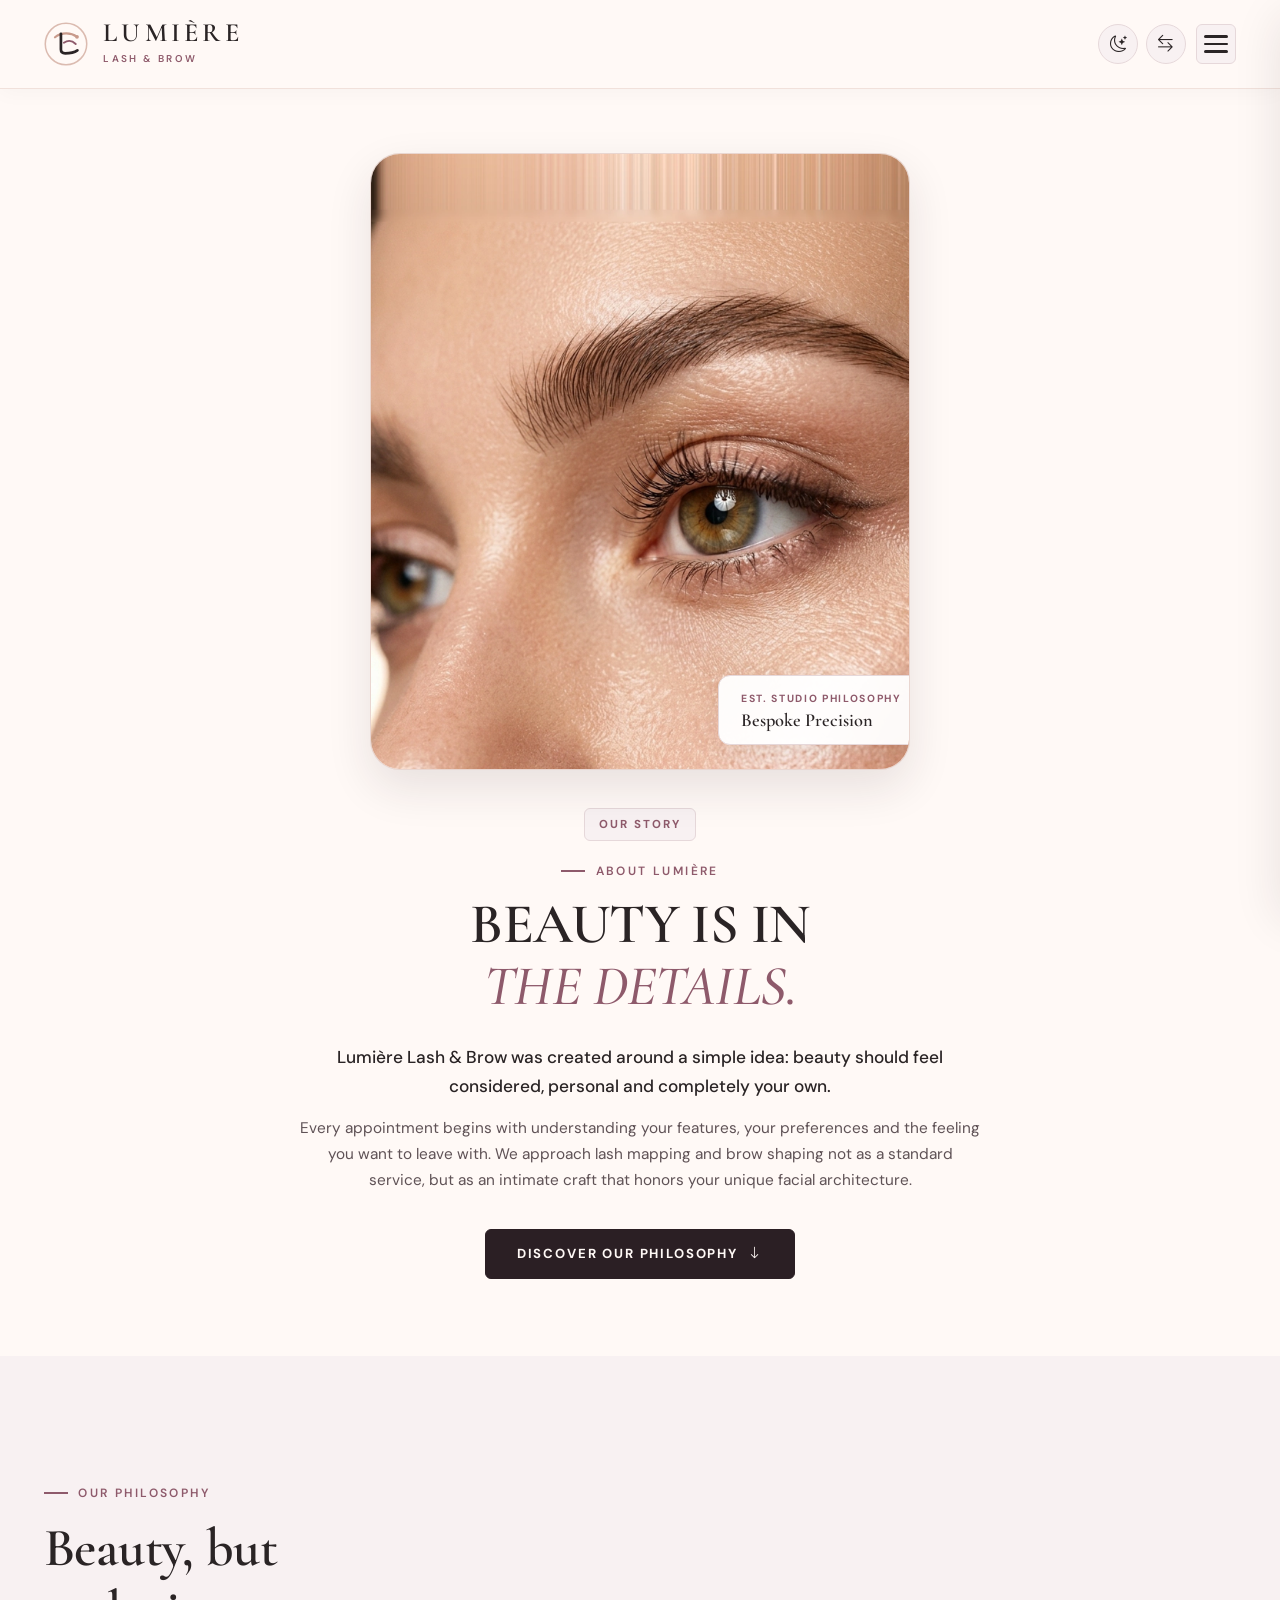
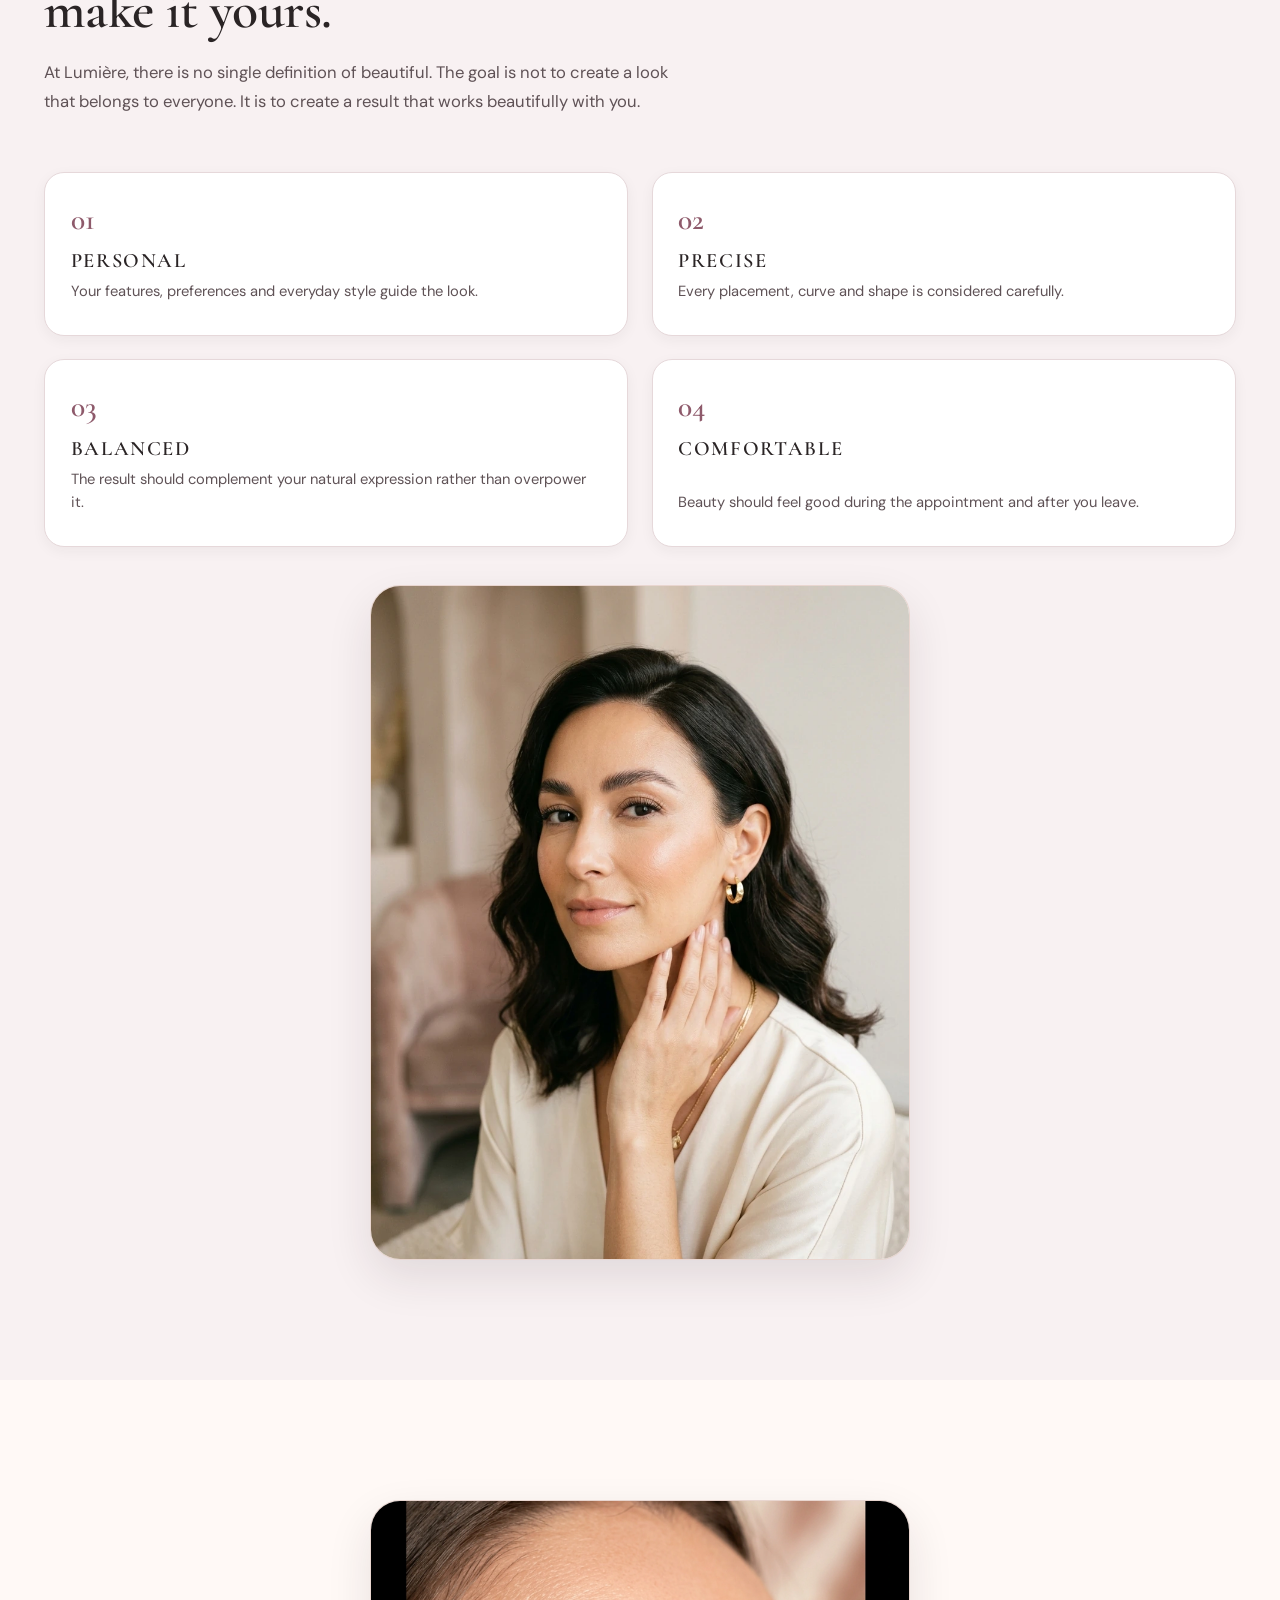
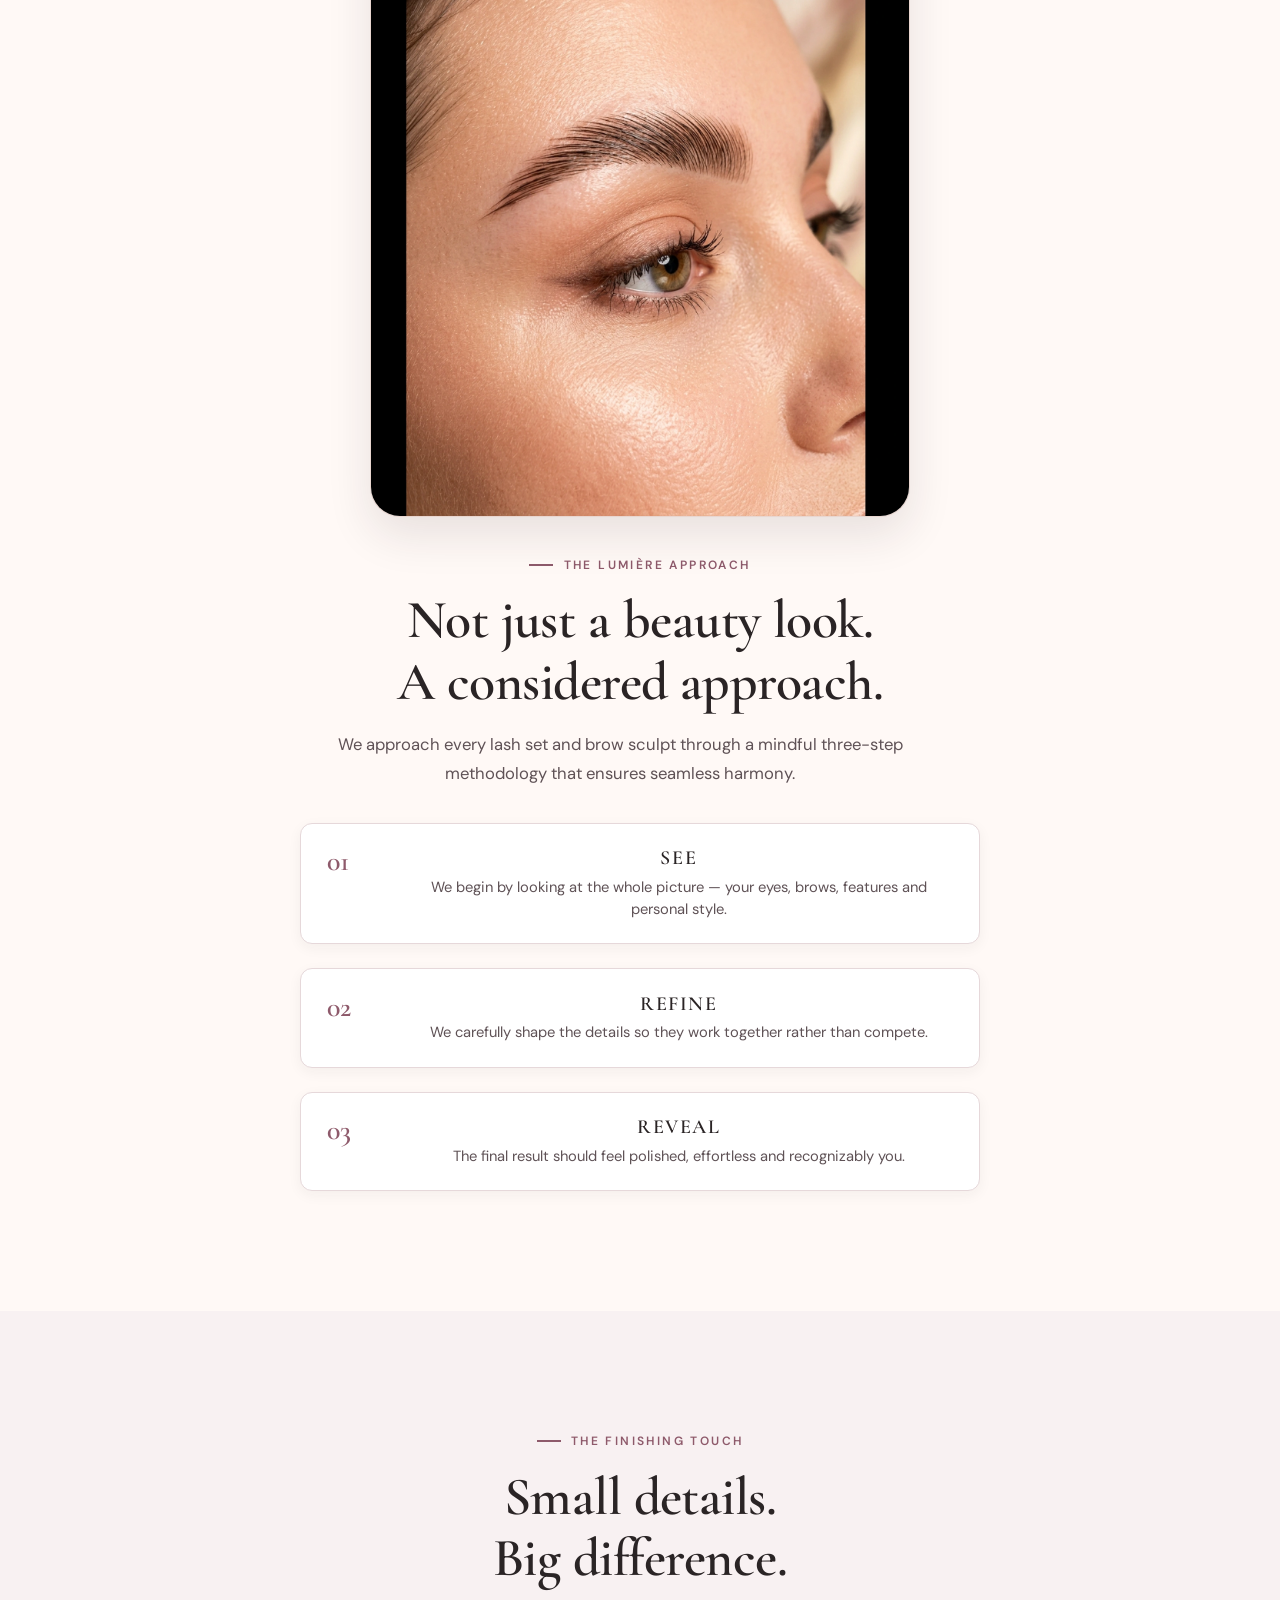
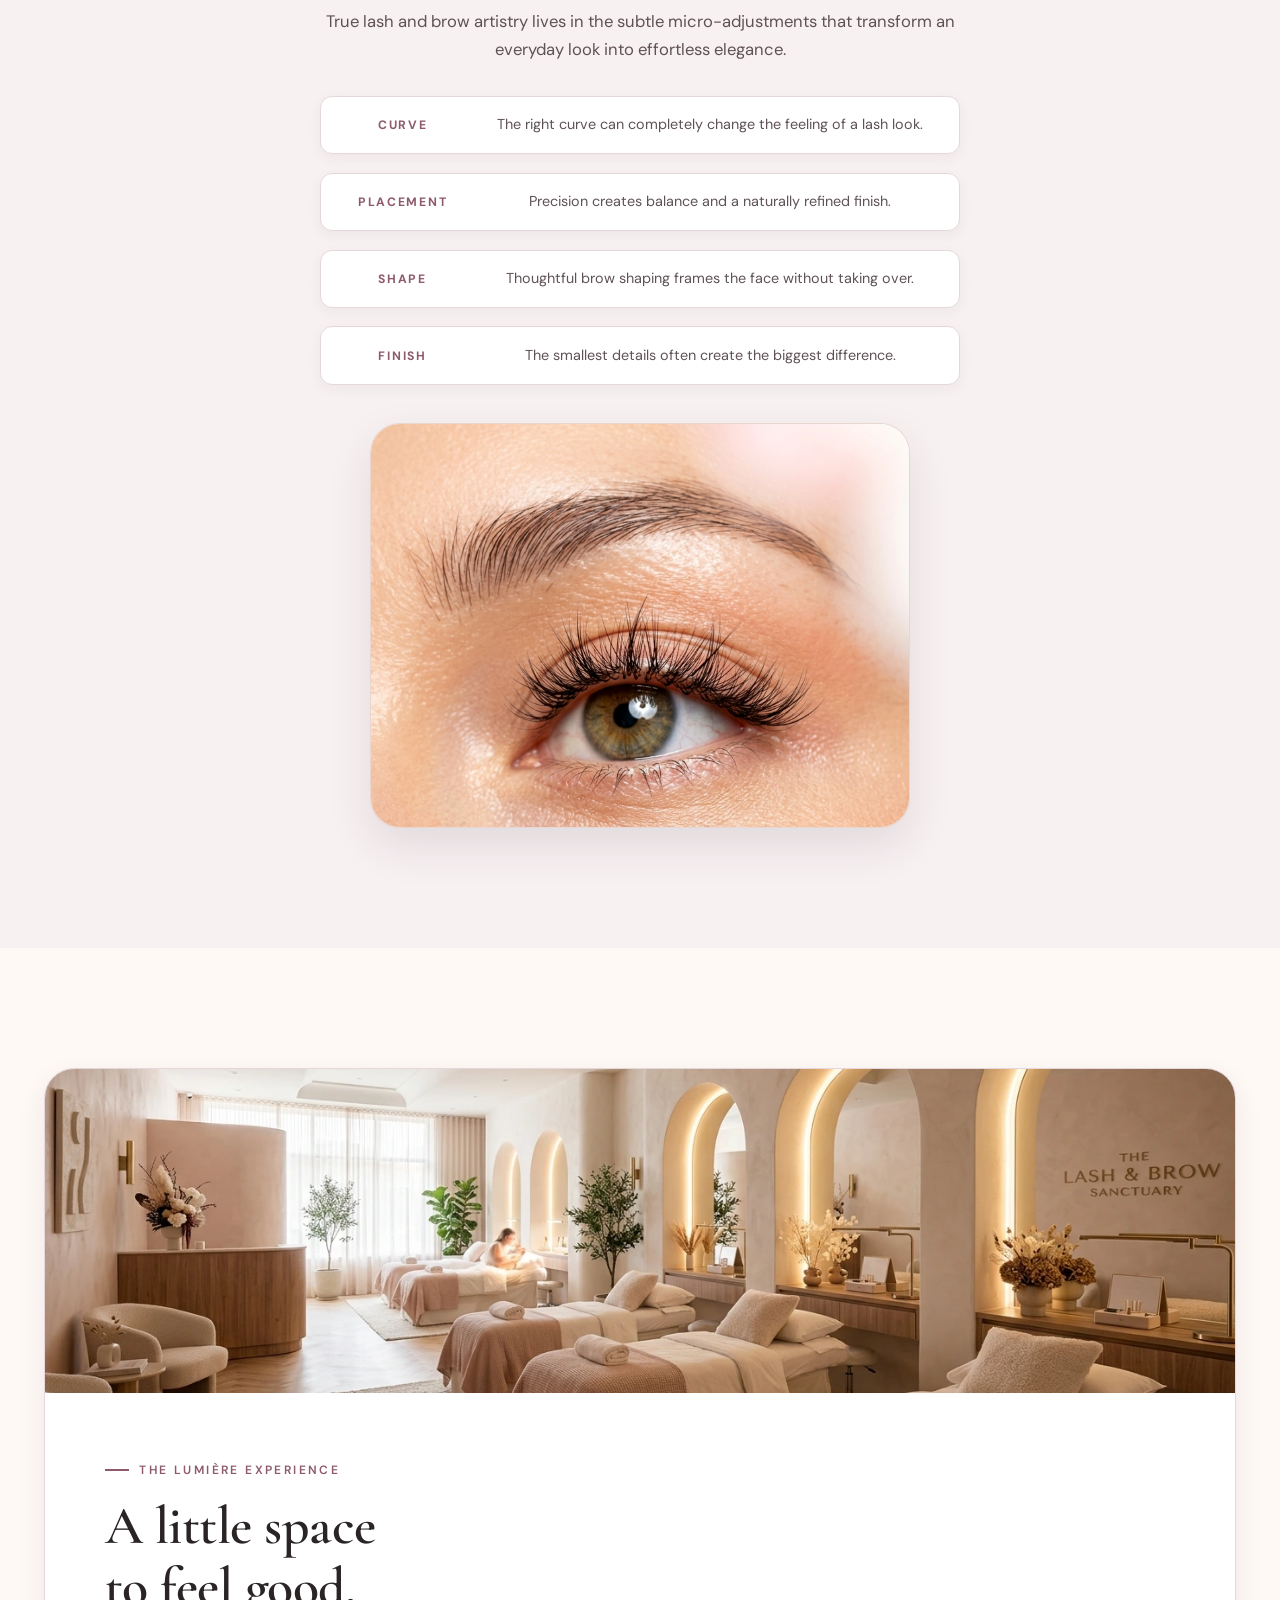
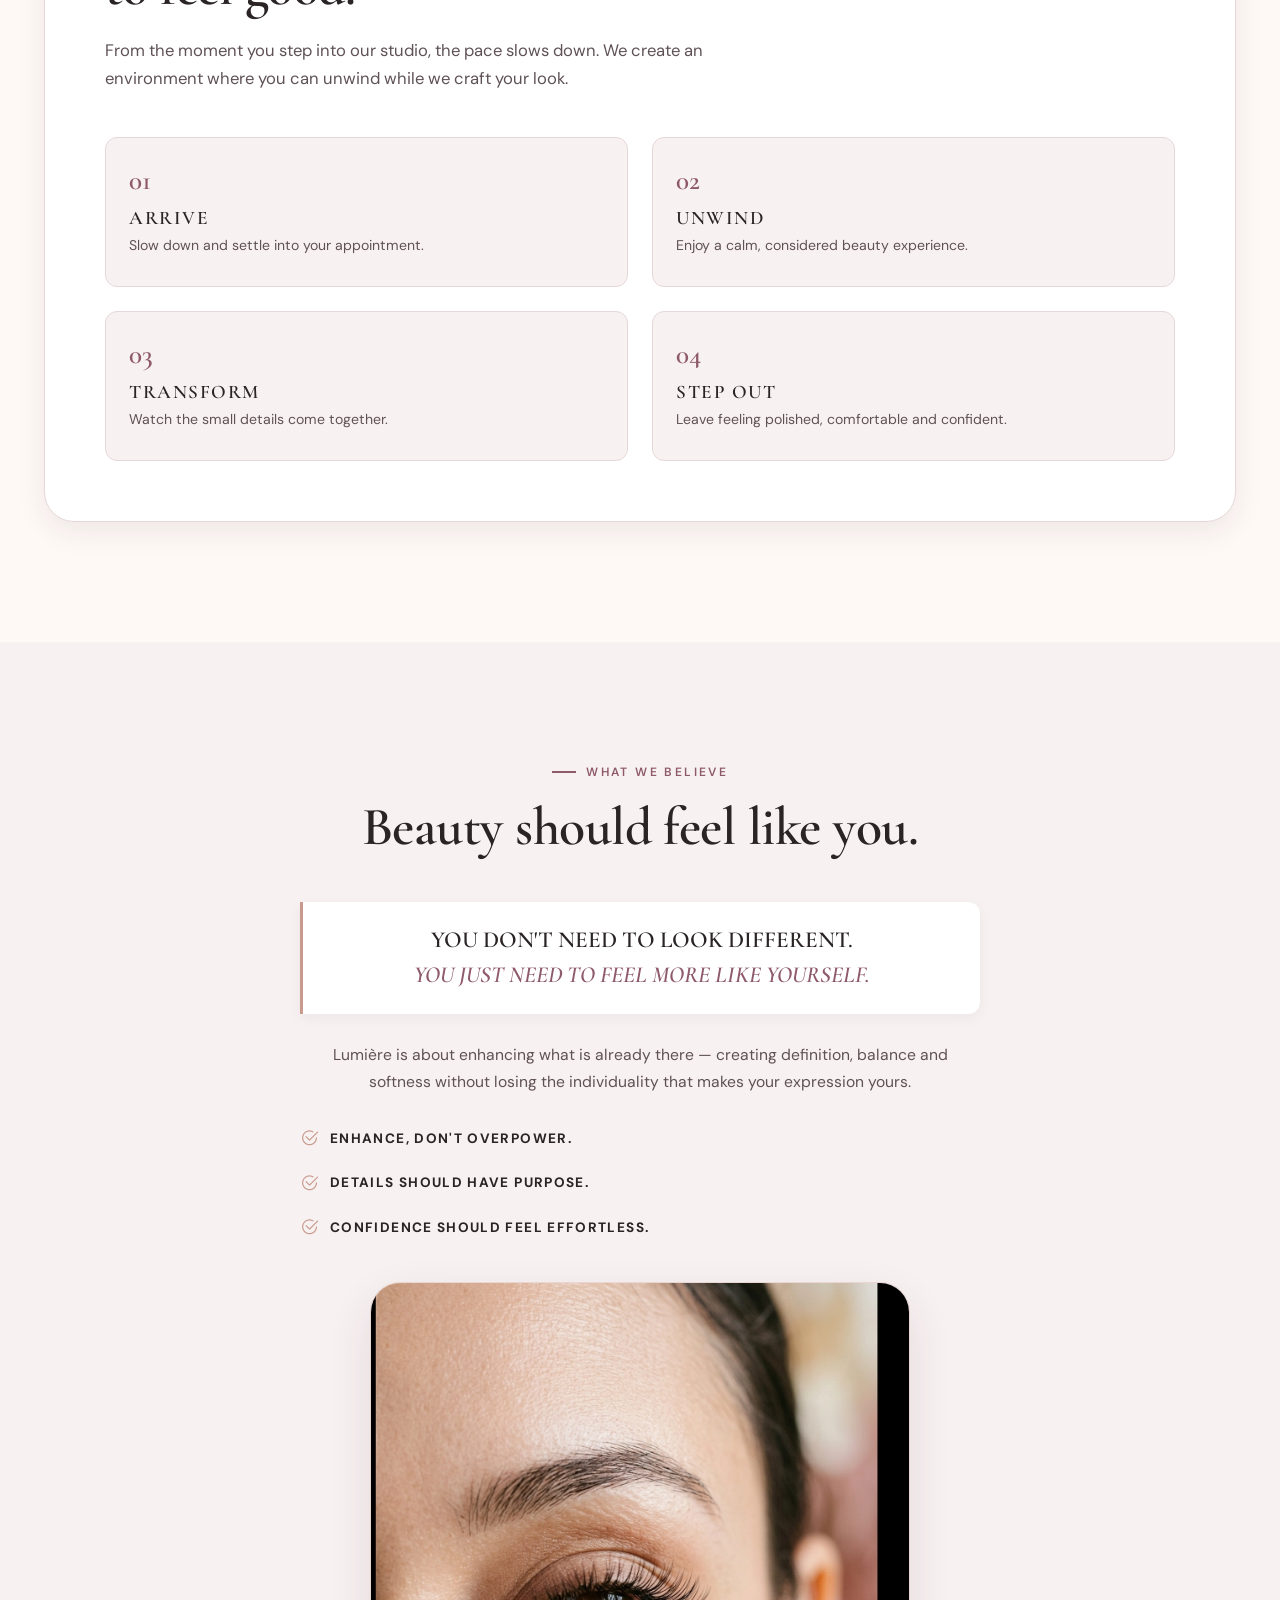
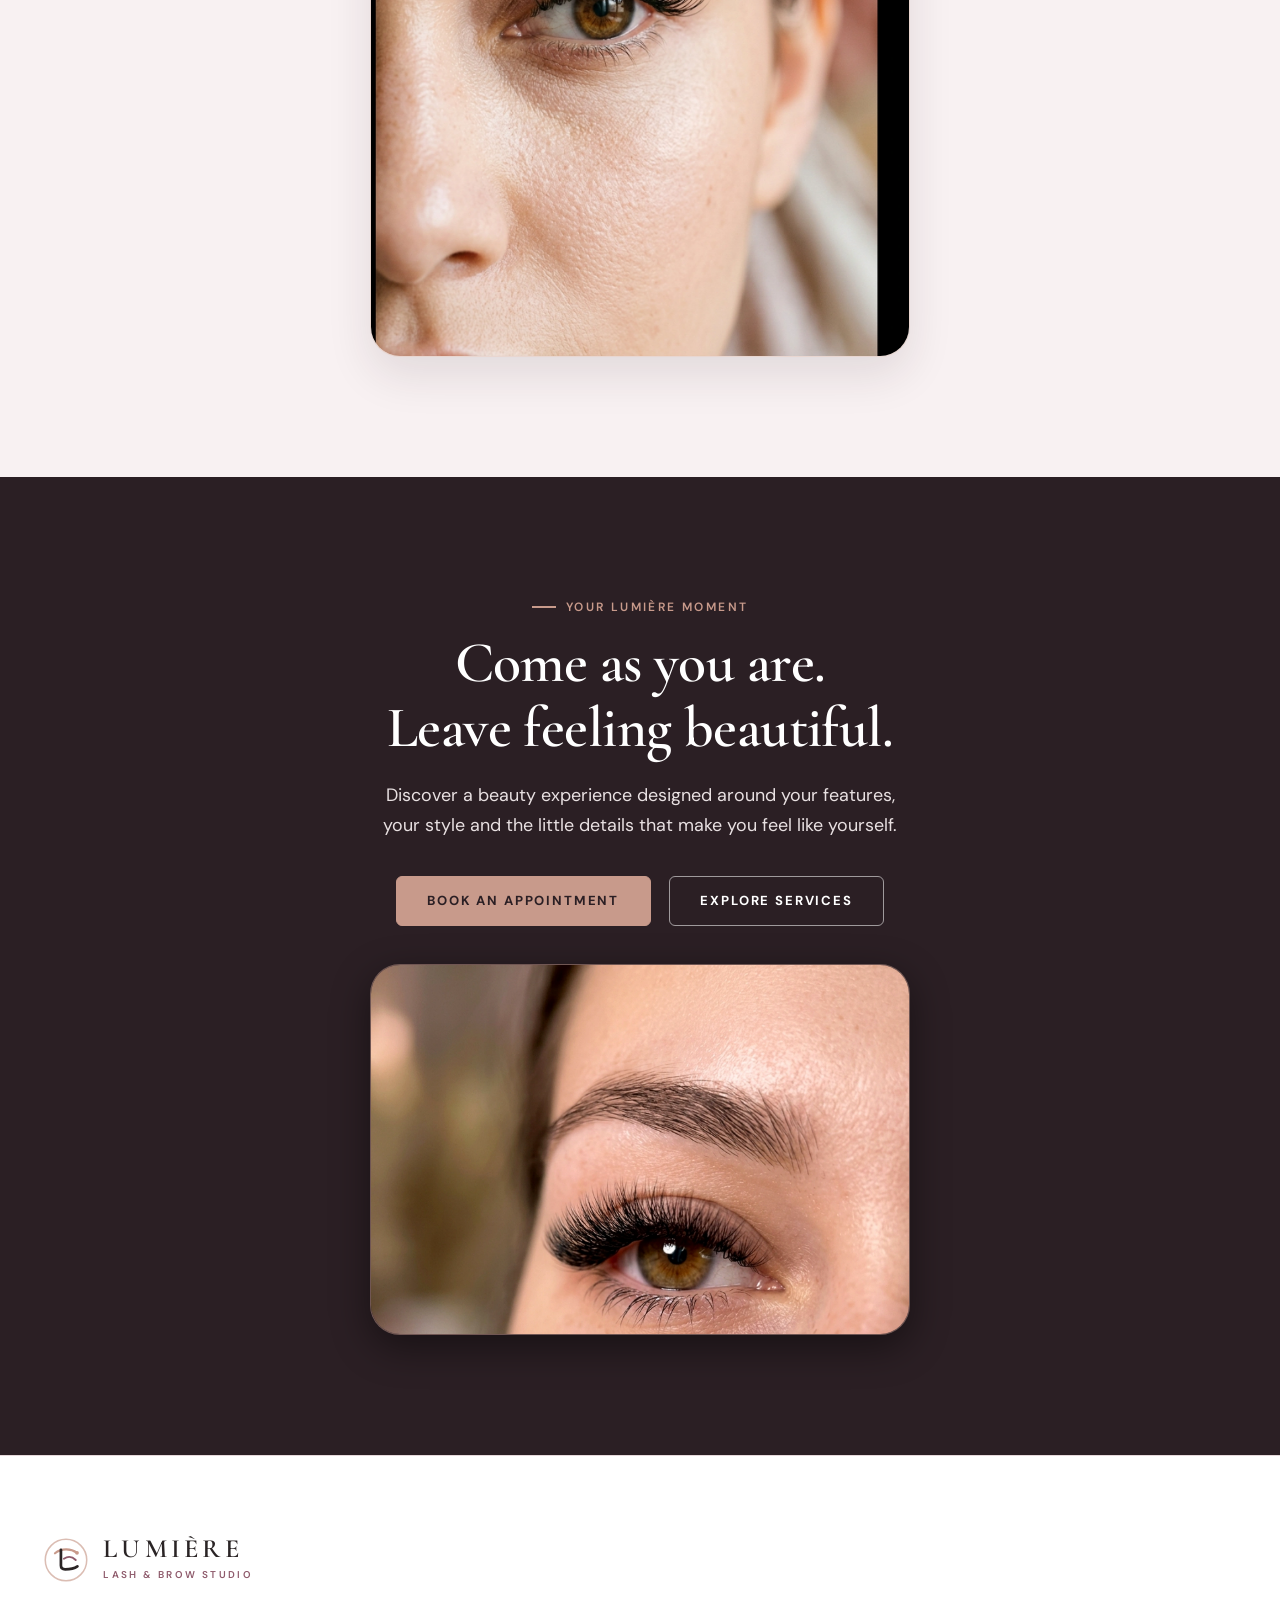
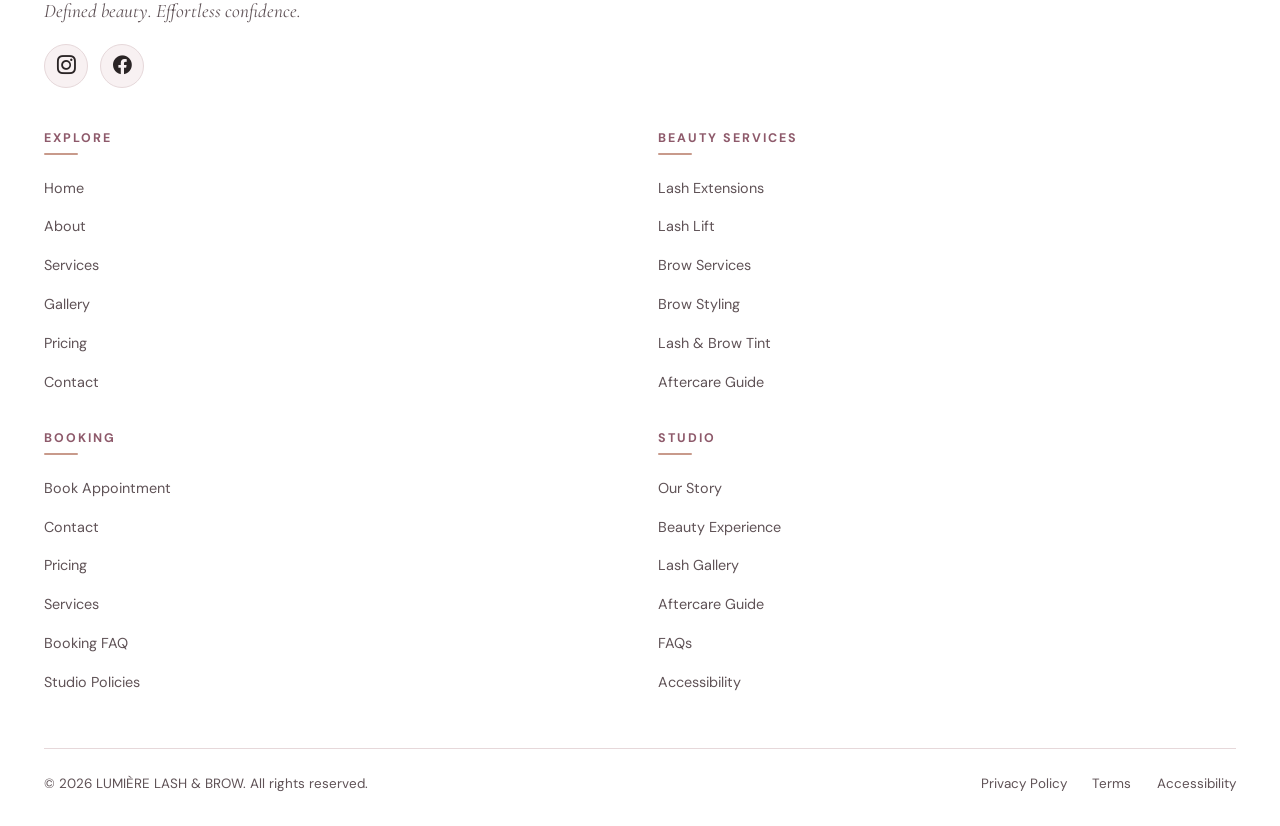
==== commit a676e133: "Update project" ====
--- a/about.html
+++ b/about.html
@@ -216,13 +216,13 @@
     <section class="about-philosophy-section section-spacing-lg" id="philosophy" aria-labelledby="philosophyTitle">
       <div class="container-lumiere">
         
-        <div class="about-philosophy-header text-center">
-          <span class="eyebrow eyebrow-center">OUR PHILOSOPHY</span>
+        <div class="about-philosophy-header text-start">
+          <span class="eyebrow">OUR PHILOSOPHY</span>
           <h2 class="section-title" id="philosophyTitle">
             Beauty, but<br>
             make it yours.
           </h2>
-          <p class="section-lead" style="margin: 0 auto;">
+          <p class="section-lead">
             At Lumière, there is no single definition of beautiful. The goal is not to create a look that belongs to everyone. It is to create a result that works beautifully with you.
           </p>
         </div>
@@ -437,13 +437,13 @@
 
           <!-- Experience Content & 4 Rhythms -->
           <div class="about-exp-content-block">
-            <div class="text-center" style="max-width: 680px; margin: 0 auto clamp(28px, 4vw, 44px);">
-              <span class="eyebrow eyebrow-center">THE LUMIÈRE EXPERIENCE</span>
+            <div class="about-exp-header text-start">
+              <span class="eyebrow">THE LUMIÈRE EXPERIENCE</span>
               <h2 class="section-title" id="expTitle">
                 A little space<br>
                 to feel good.
               </h2>
-              <p class="section-lead" style="margin: 0 auto;">
+              <p class="section-lead">
                 From the moment you step into our studio, the pace slows down. We create an environment where you can unwind while we craft your look.
               </p>
             </div>
--- a/assets/css/style.css
+++ b/assets/css/style.css
@@ -21,6 +21,7 @@
   --color-white: #FFFFFF;
   
   /* Semantic Tokens (Light Mode Default) */
+  color-scheme: light;
   --bg-body: #FFF9F6;
   --bg-surface: #FFFFFF;
   --bg-surface-elevated: #F8F1F2;
@@ -49,6 +50,7 @@
   /* Layout & Spacing */
   --container-max: 1280px;
   --nav-height: 88px;
+  --header-btn-height: 44px;
   --radius-sm: 6px;
   --radius-md: 12px;
   --radius-lg: 20px;
@@ -63,6 +65,7 @@
 
 /* Dark Mode Theme Overrides */
 [data-theme="dark"] {
+  color-scheme: dark;
   --bg-body: #1C1318;
   --bg-surface: #261B21;
   --bg-surface-elevated: #31232B;
@@ -285,6 +288,21 @@
   text-align: inherit;
 }
 
+/* Alignment Utilities */
+.text-center {
+  text-align: center;
+}
+
+.text-start,
+.text-left {
+  text-align: left;
+}
+
+[dir="rtl"] .text-start,
+[dir="rtl"] .text-left {
+  text-align: right;
+}
+
 /* --------------------------------------------------------------------------
    4. BUTTONS & INTERACTIVE ELEMENTS
    -------------------------------------------------------------------------- */
@@ -588,6 +606,40 @@
   gap: 0.95rem;
 }
 
+/* Maintain strictly consistent height for Theme, RTL, and CTA buttons in the header */
+.navbar-actions .btn-icon {
+  width: var(--header-btn-height);
+  height: var(--header-btn-height);
+  min-width: var(--header-btn-height);
+  min-height: var(--header-btn-height);
+  max-height: var(--header-btn-height);
+  padding: 0;
+  display: inline-flex;
+  align-items: center;
+  justify-content: center;
+  border-radius: 50%;
+  flex-shrink: 0;
+  box-sizing: border-box;
+}
+
+.navbar-actions .btn-lumiere,
+.navbar-actions .btn-primary-custom {
+  height: var(--header-btn-height);
+  min-height: var(--header-btn-height);
+  max-height: var(--header-btn-height);
+  padding: 0 1.65rem;
+  font-size: 0.82rem;
+  font-weight: 700;
+  letter-spacing: 0.14em;
+  line-height: 1;
+  display: inline-flex;
+  align-items: center;
+  justify-content: center;
+  box-sizing: border-box;
+  flex-shrink: 0;
+  white-space: nowrap;
+}
+
 /* Hamburger Button (Mobile / Tablet <= 1280px) */
 .btn-hamburger {
   display: none;
@@ -803,8 +855,10 @@
   align-items: center;
   justify-content: space-between;
   width: 100%;
+  height: 48px;
   min-height: 48px;
-  padding: 0.85rem 1.1rem;
+  max-height: 48px;
+  padding: 0 1.1rem;
   background: var(--bg-surface-elevated);
   border: 1.5px solid var(--border-subtle);
   border-radius: var(--radius-sm);
@@ -814,6 +868,7 @@
   text-transform: uppercase;
   color: var(--text-main);
   transition: all var(--transition-fast);
+  box-sizing: border-box;
 }
 
 .drawer-toggle-btn:hover {
@@ -823,8 +878,15 @@
 
 .drawer-booking-btn {
   width: 100%;
-  min-height: 52px;
-  font-size: 0.86rem;
+  height: 48px;
+  min-height: 48px;
+  max-height: 48px;
+  font-size: 0.84rem;
+  letter-spacing: 0.12em;
+  display: inline-flex;
+  align-items: center;
+  justify-content: center;
+  box-sizing: border-box;
 }
 
 /* --------------------------------------------------------------------------
@@ -1385,6 +1447,15 @@
   overflow: hidden;
 }
 
+.ba-image-layer picture {
+  display: block;
+  position: absolute;
+  top: 0;
+  left: 0;
+  width: 100%;
+  height: 100%;
+}
+
 .ba-image-layer img {
   position: absolute;
   top: 0;
@@ -1396,13 +1467,15 @@
 
 .ba-layer-after {
   z-index: 2;
-  width: 50%;
-  border-right: 2.5px solid var(--color-rose-gold);
+  width: 100%;
+  height: 100%;
+  clip-path: inset(0 50% 0 0);
+  -webkit-clip-path: inset(0 50% 0 0);
 }
 
 [dir="rtl"] .ba-layer-after {
-  border-right: none;
-  border-left: 2.5px solid var(--color-rose-gold);
+  clip-path: inset(0 0 0 50%);
+  -webkit-clip-path: inset(0 0 0 50%);
 }
 
 .ba-badge {
@@ -1465,6 +1538,27 @@
   transform: translateX(-50%) scale(1.12);
 }
 
+.ba-handle::before,
+.ba-handle::after {
+  content: '';
+  position: absolute;
+  left: 50%;
+  width: 2.5px;
+  background: var(--color-rose-gold);
+  transform: translateX(-50%);
+  pointer-events: none;
+}
+
+.ba-handle::before {
+  bottom: 100%;
+  height: 999px;
+}
+
+.ba-handle::after {
+  top: 100%;
+  height: 999px;
+}
+
 .transformation-footer {
   text-align: center;
   max-width: 620px;
@@ -1537,6 +1631,8 @@
 .pillar-icon-box {
   width: 48px;
   height: 48px;
+  min-width: 48px;
+  min-height: 48px;
   border-radius: 50%;
   background: var(--bg-card);
   border: 1.5px solid var(--border-subtle);
@@ -1545,7 +1641,31 @@
   align-items: center;
   justify-content: center;
   font-size: 1.25rem;
-  margin-bottom: 1.2rem;
+  line-height: 1;
+  margin: 0 auto 1.2rem auto;
+  box-sizing: border-box;
+  flex-shrink: 0;
+  text-align: center;
+}
+
+.pillar-icon-box i {
+  display: flex;
+  align-items: center;
+  justify-content: center;
+  width: 1em;
+  height: 1em;
+  line-height: 1;
+  margin: 0;
+  padding: 0;
+  text-align: center;
+}
+
+.pillar-icon-box i::before {
+  display: block;
+  line-height: 1;
+  vertical-align: 0;
+  margin: 0;
+  padding: 0;
 }
 
 [data-theme="dark"] .pillar-icon-box {
@@ -1822,6 +1942,10 @@
 
 /* Tablet & Below (<= 1280px): Responsive Navigation */
 @media (max-width: 1280px) {
+  :root {
+    --header-btn-height: 40px;
+  }
+
   .desktop-nav-menu {
     display: none !important;
   }
@@ -1845,19 +1969,21 @@
 
   .navbar-actions .btn-icon {
     display: inline-flex !important;
-    width: 40px;
-    height: 40px;
-    min-width: 40px;
-    min-height: 40px;
+    width: var(--header-btn-height, 40px);
+    height: var(--header-btn-height, 40px);
+    min-width: var(--header-btn-height, 40px);
+    min-height: var(--header-btn-height, 40px);
+    max-height: var(--header-btn-height, 40px);
     font-size: 1.05rem;
   }
   
   .btn-hamburger {
     display: flex !important;
-    width: 40px;
-    height: 40px;
-    min-width: 40px;
-    min-height: 40px;
+    width: var(--header-btn-height, 40px);
+    height: var(--header-btn-height, 40px);
+    min-width: var(--header-btn-height, 40px);
+    min-height: var(--header-btn-height, 40px);
+    max-height: var(--header-btn-height, 40px);
   }
   
   .signature-grid {
@@ -2086,144 +2212,41 @@
 }
 
 /* --------------------------------------------------------------------------
-   H2.2. SECTION 1 — CINEMATIC HERO (THE BEAUTY RITUAL)
+   H2.2. SECTION 1 — HERO: THE LUMIÈRE RITUAL (CONSISTENT 2-COLUMN LAYOUT)
    -------------------------------------------------------------------------- */
 .h2-hero-section {
   position: relative;
-  padding: clamp(24px, 3.5vw, 44px) 0 clamp(40px, 5vw, 68px);
-  background-color: var(--bg-body);
-}
-
-.h2-hero-card {
-  position: relative;
-  border-radius: var(--radius-xl);
-  overflow: hidden;
-  box-shadow: var(--shadow-lg);
-  border: 1.5px solid rgba(200, 154, 139, 0.35);
-  min-height: clamp(520px, 72vh, 680px);
-  display: flex;
-  align-items: center;
-  background-color: var(--color-espresso);
-}
-
-.h2-hero-bg-media {
-  position: absolute;
-  inset: 0;
-  width: 100%;
-  height: 100%;
-}
-
-.h2-hero-img {
-  width: 100%;
-  height: 100%;
-  object-fit: cover;
-  object-position: center right;
-}
-
-[dir="rtl"] .h2-hero-img {
-  object-position: center left;
-}
-
-.h2-hero-scrim {
-  position: absolute;
-  inset: 0;
-  background: linear-gradient(
-    90deg,
-    rgba(43, 31, 36, 0.88) 0%,
-    rgba(43, 31, 36, 0.72) 42%,
-    rgba(43, 31, 36, 0.22) 80%,
-    transparent 100%
-  );
-}
-
-[dir="rtl"] .h2-hero-scrim {
-  background: linear-gradient(
-    270deg,
-    rgba(43, 31, 36, 0.88) 0%,
-    rgba(43, 31, 36, 0.72) 42%,
-    rgba(43, 31, 36, 0.22) 80%,
-    transparent 100%
-  );
-}
-
-.h2-hero-content-wrap {
-  position: relative;
-  z-index: 2;
-  max-width: 620px;
-  padding: clamp(36px, 6vw, 72px);
-  color: #FFFFFF;
 }
 
 .h2-hero-badge-marker {
   display: inline-flex;
   align-items: center;
   gap: 0.65rem;
-  padding: 0.35rem 0.95rem;
-  background: rgba(255, 255, 255, 0.12);
-  backdrop-filter: blur(8px);
-  -webkit-backdrop-filter: blur(8px);
-  border: 1px solid rgba(255, 255, 255, 0.22);
+  padding: 0.38rem 0.95rem;
+  background: var(--bg-surface-elevated);
+  border: 1px solid var(--border-subtle);
   border-radius: var(--radius-sm);
   font-size: 0.72rem;
   font-weight: 700;
   letter-spacing: 0.16em;
   text-transform: uppercase;
+  color: var(--color-dusty-rose);
+  margin-bottom: 1.25rem;
+  width: fit-content;
+}
+
+[data-theme="dark"] .h2-hero-badge-marker {
+  background: var(--bg-surface-elevated);
+  border-color: var(--border-subtle);
   color: var(--color-rose-gold);
-  margin-bottom: 1.4rem;
 }
 
 .h2-marker-sep {
-  opacity: 0.6;
-}
-
-.h2-hero-eyebrow {
-  color: var(--color-rose-gold) !important;
-  display: block;
-  margin-bottom: 0.8rem;
-}
-
-.h2-hero-heading {
-  font-size: clamp(2.4rem, 4.4vw, 4.2rem);
-  font-weight: 600;
-  line-height: 1.08;
-  color: #FFFFFF;
-  margin-bottom: 1.35rem;
-}
-
-.h2-hero-heading span {
-  font-style: italic;
-  font-weight: 500;
+  opacity: 0.55;
   color: var(--color-rose-gold);
 }
 
-.h2-hero-desc {
-  font-size: clamp(1.02rem, 1.28vw, 1.18rem);
-  font-weight: 400;
-  color: rgba(255, 255, 255, 0.88);
-  line-height: 1.68;
-  margin-bottom: 2.3rem;
-  max-width: 500px;
-}
-
-.h2-hero-actions {
-  display: flex;
-  flex-wrap: wrap;
-  align-items: center;
-  gap: 1.15rem;
-}
-
-.btn-h2-outline {
-  background: transparent;
-  color: #FFFFFF;
-  border: 1.5px solid rgba(255, 255, 255, 0.4);
-}
-
-.btn-h2-outline:hover {
-  background: rgba(255, 255, 255, 0.15);
-  border-color: #FFFFFF;
-  color: #FFFFFF;
-  transform: translateY(-2px);
-}
+
 
 /* --------------------------------------------------------------------------
    H2.3. SECTION 2 — YOUR VISIT (4-STAGE BEAUTY JOURNEY)
@@ -2234,7 +2257,13 @@
 
 .h2-section-header {
   max-width: 720px;
-  margin: 0 auto clamp(36px, 5vw, 60px);
+  margin: 0 0 clamp(36px, 5vw, 60px) 0;
+  text-align: left;
+}
+
+[dir="rtl"] .h2-section-header {
+  text-align: right;
+  margin: 0 0 clamp(36px, 5vw, 60px) auto;
 }
 
 .h2-journey-layout {
@@ -2795,19 +2824,8 @@
 
 /* Tablet (<= 1280px) */
 @media (max-width: 1280px) {
-  .h2-hero-content-wrap {
-    text-align: center;
-    max-width: 720px;
+  .h2-hero-badge-marker {
     margin-inline: auto;
-  }
-
-  .h2-hero-badge-marker,
-  .h2-hero-eyebrow {
-    margin-inline: auto;
-  }
-
-  .h2-hero-actions {
-    justify-content: center;
   }
 
   .h2-journey-layout,
@@ -2887,9 +2905,7 @@
     justify-content: center;
   }
 
-  .h2-hero-card {
-    min-height: 480px;
-  }
+
 }
 
 /* Mobile & Small Tablets (<= 768px) */
@@ -2913,23 +2929,7 @@
     gap: 0.95rem;
   }
 
-  .h2-hero-content-wrap {
-    padding: 2.2rem 1.6rem;
-  }
-
-  .h2-hero-card {
-    min-height: 440px;
-  }
-
-  .h2-hero-actions {
-    flex-direction: column;
-    align-items: stretch;
-    width: 100%;
-  }
-
-  .h2-hero-actions .btn-lumiere {
-    width: 100%;
-  }
+
 
   .h2-mirror-card {
     padding: 2rem 1.5rem;
@@ -2996,6 +2996,7 @@
   width: 100%;
   height: 100%;
   object-fit: cover;
+  object-position: top center;
   transition: transform var(--transition-slow);
 }
 
@@ -3128,7 +3129,13 @@
 
 .about-philosophy-header {
   max-width: 760px;
-  margin: 0 auto clamp(36px, 5vw, 56px);
+  margin: 0 0 clamp(36px, 5vw, 56px) 0;
+  text-align: left;
+}
+
+[dir="rtl"] .about-philosophy-header {
+  text-align: right;
+  margin: 0 0 clamp(36px, 5vw, 56px) auto;
 }
 
 .about-philosophy-grid {
@@ -3440,6 +3447,17 @@
 
 .about-exp-content-block {
   padding: clamp(34px, 5vw, 60px);
+}
+
+.about-exp-header {
+  max-width: 680px;
+  margin: 0 0 clamp(28px, 4vw, 44px) 0;
+  text-align: left;
+}
+
+[dir="rtl"] .about-exp-header {
+  text-align: right;
+  margin: 0 0 clamp(28px, 4vw, 44px) auto;
 }
 
 .about-exp-quadrants {
@@ -7624,6 +7642,52 @@
   min-height: 120px;
 }
 
+/* Date & Time Picker Controls */
+input[type="date"].form-control-lumiere,
+input[type="time"].form-control-lumiere {
+  color-scheme: light;
+}
+
+input[type="date"].form-control-lumiere::-webkit-calendar-picker-indicator,
+input[type="time"].form-control-lumiere::-webkit-calendar-picker-indicator {
+  cursor: pointer;
+  opacity: 0.75;
+  transition: opacity var(--transition-fast), transform var(--transition-fast);
+}
+
+input[type="date"].form-control-lumiere::-webkit-calendar-picker-indicator:hover,
+input[type="time"].form-control-lumiere::-webkit-calendar-picker-indicator:hover {
+  opacity: 1;
+  transform: scale(1.08);
+}
+
+/* Clear Dark Mode Calendar Picker Indicator Visibility */
+[data-theme="dark"] input[type="date"].form-control-lumiere,
+[data-theme="dark"] input[type="time"].form-control-lumiere,
+[data-theme="dark"] input[type="date"],
+[data-theme="dark"] input[type="time"] {
+  color-scheme: dark;
+}
+
+[data-theme="dark"] input[type="date"].form-control-lumiere::-webkit-calendar-picker-indicator,
+[data-theme="dark"] input[type="time"].form-control-lumiere::-webkit-calendar-picker-indicator,
+[data-theme="dark"] input[type="date"]::-webkit-calendar-picker-indicator,
+[data-theme="dark"] input[type="time"]::-webkit-calendar-picker-indicator {
+  cursor: pointer;
+  opacity: 0.95;
+  filter: brightness(2.8) sepia(0.2) saturate(1.8) hue-rotate(310deg);
+  transition: opacity var(--transition-fast), transform var(--transition-fast), filter var(--transition-fast);
+}
+
+[data-theme="dark"] input[type="date"].form-control-lumiere::-webkit-calendar-picker-indicator:hover,
+[data-theme="dark"] input[type="time"].form-control-lumiere::-webkit-calendar-picker-indicator:hover,
+[data-theme="dark"] input[type="date"]::-webkit-calendar-picker-indicator:hover,
+[data-theme="dark"] input[type="time"]::-webkit-calendar-picker-indicator:hover {
+  opacity: 1;
+  transform: scale(1.1);
+  filter: brightness(3.2) sepia(0.2) saturate(1.8) hue-rotate(310deg);
+}
+
 .booking-status-alert {
   display: none;
   padding: 1.1rem 1.4rem;
